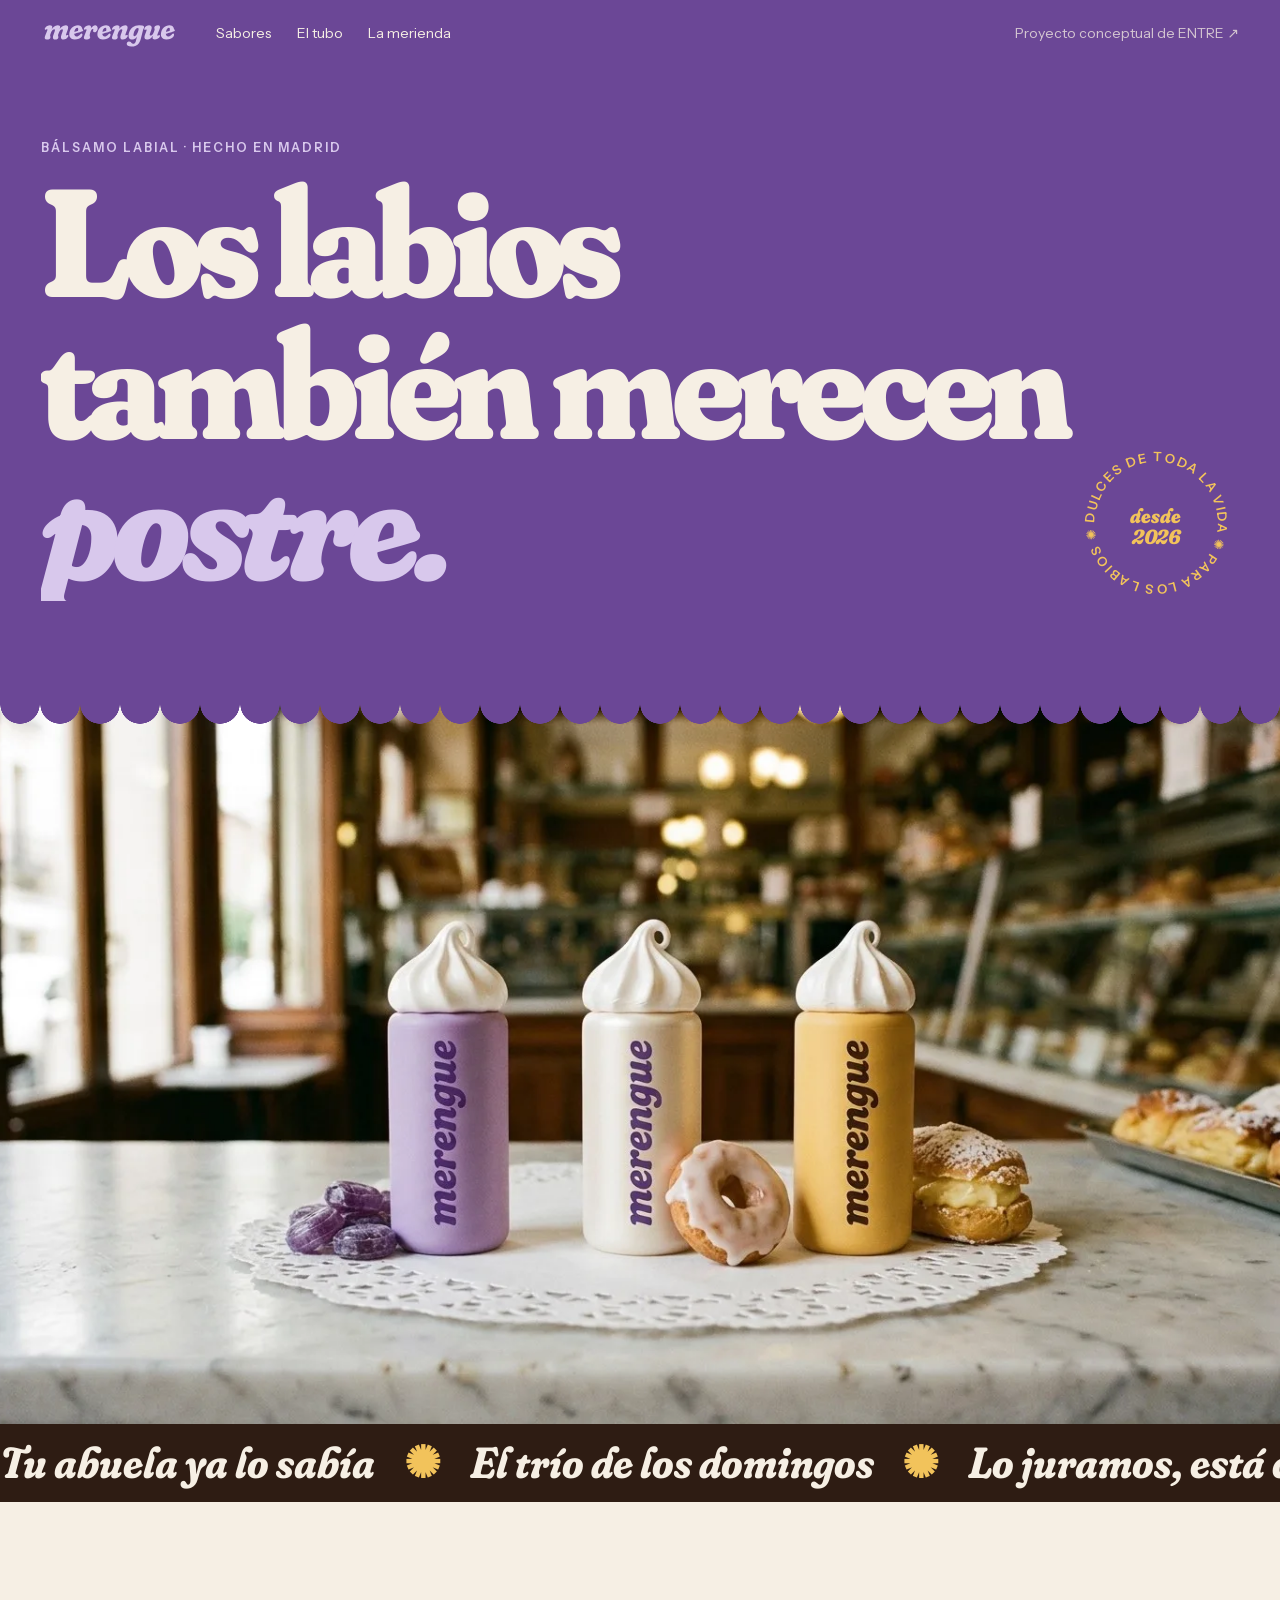
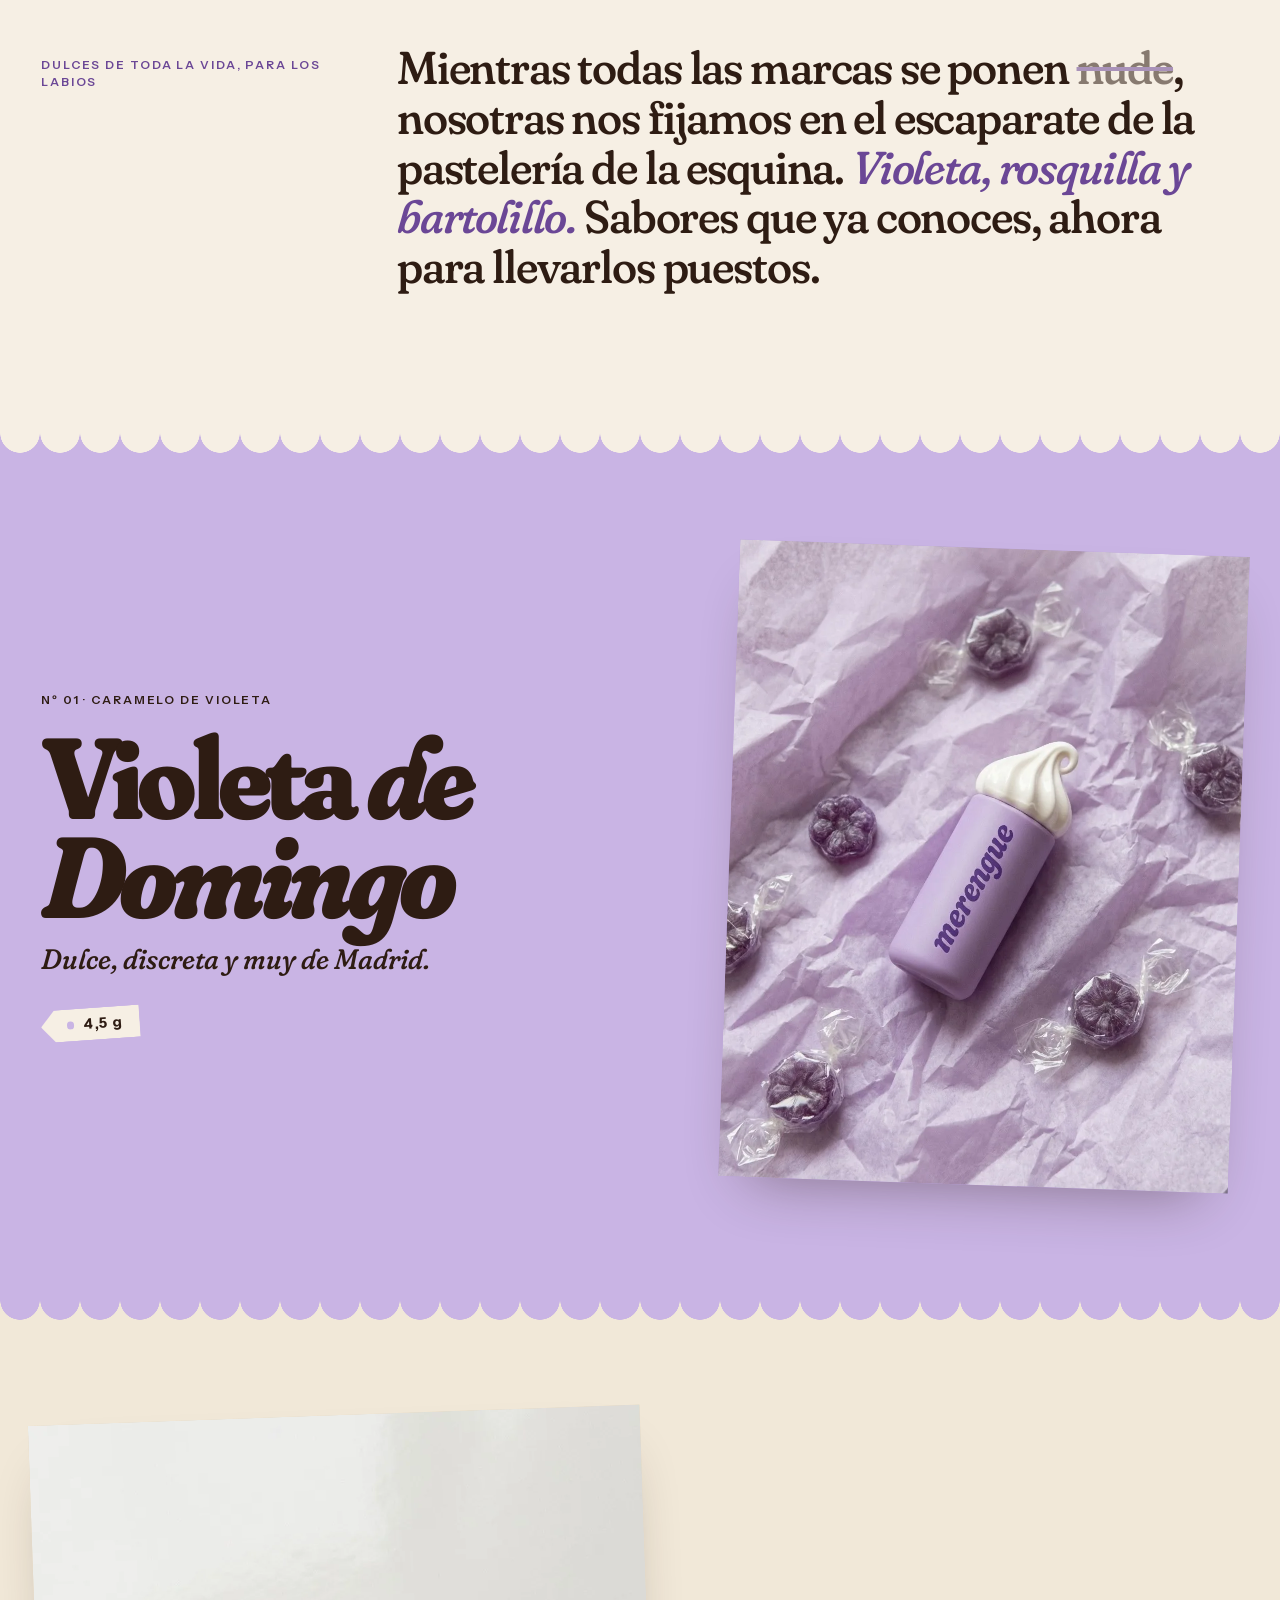
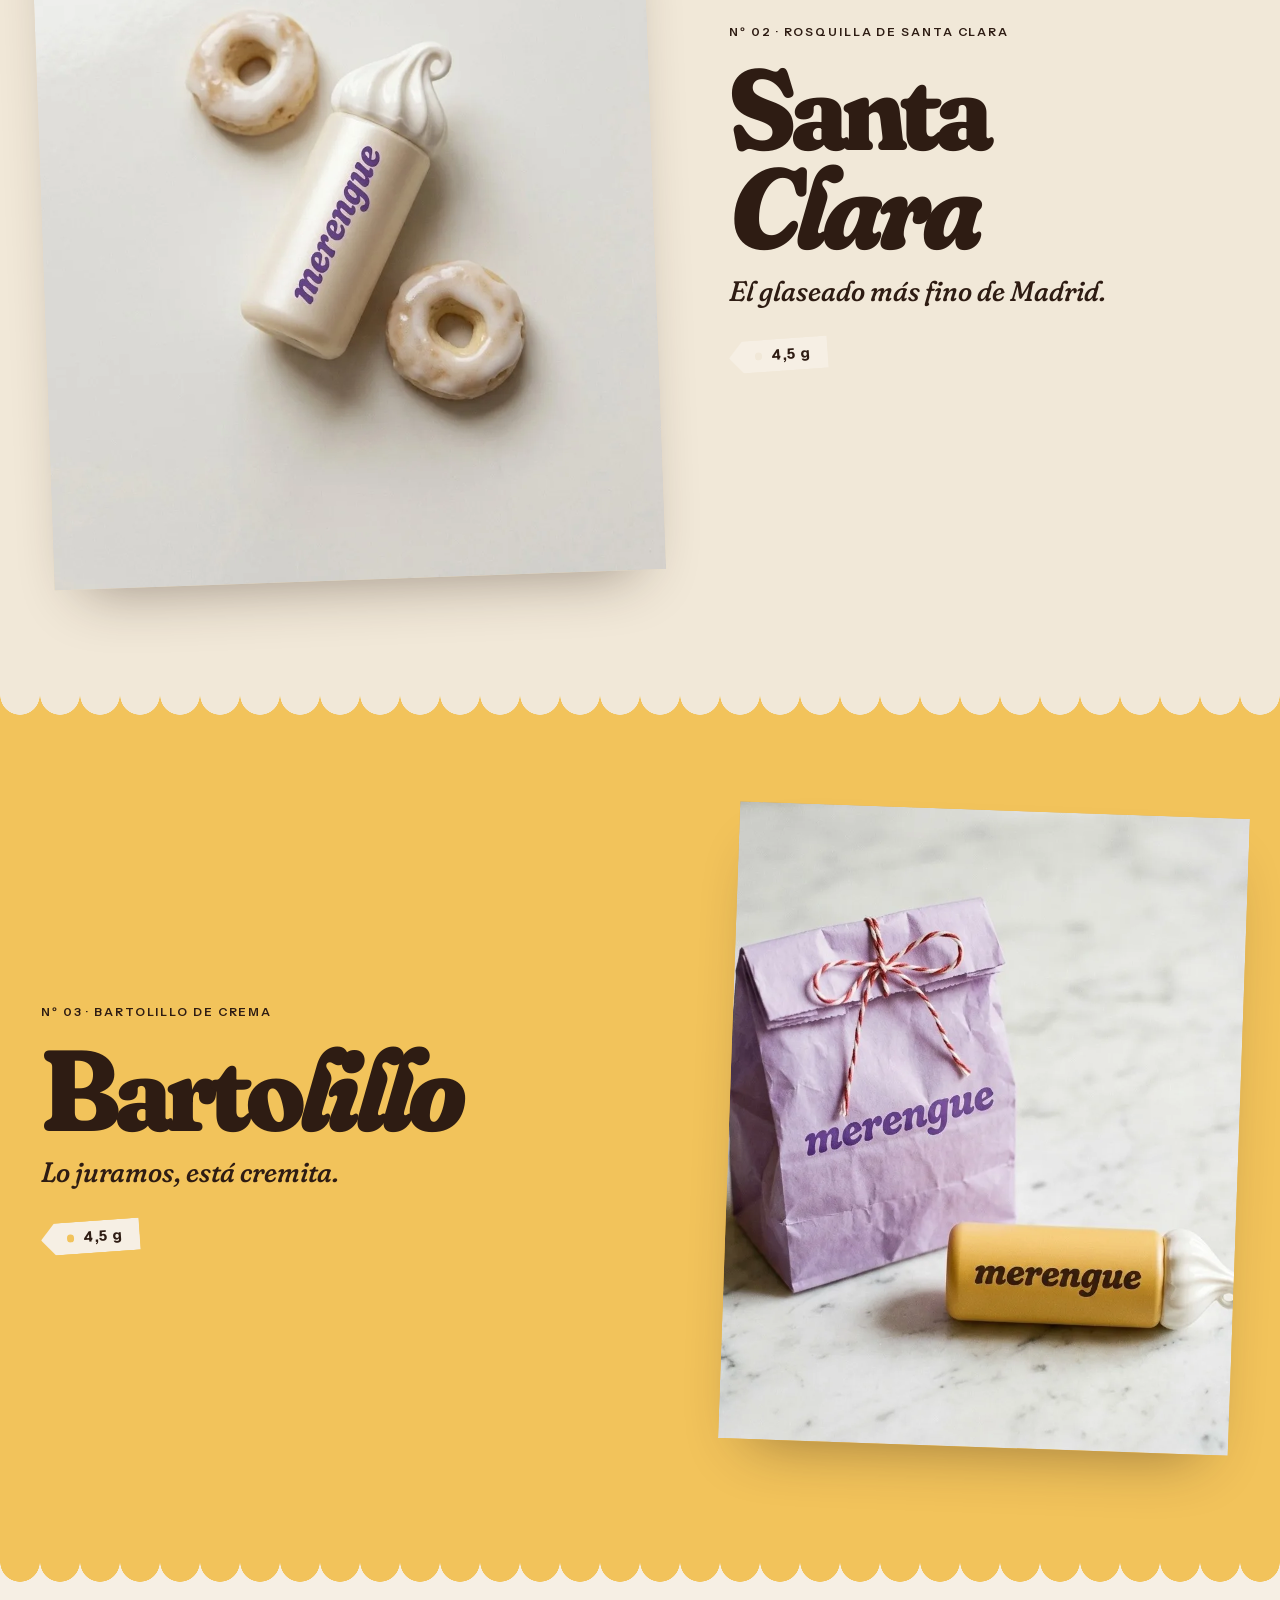
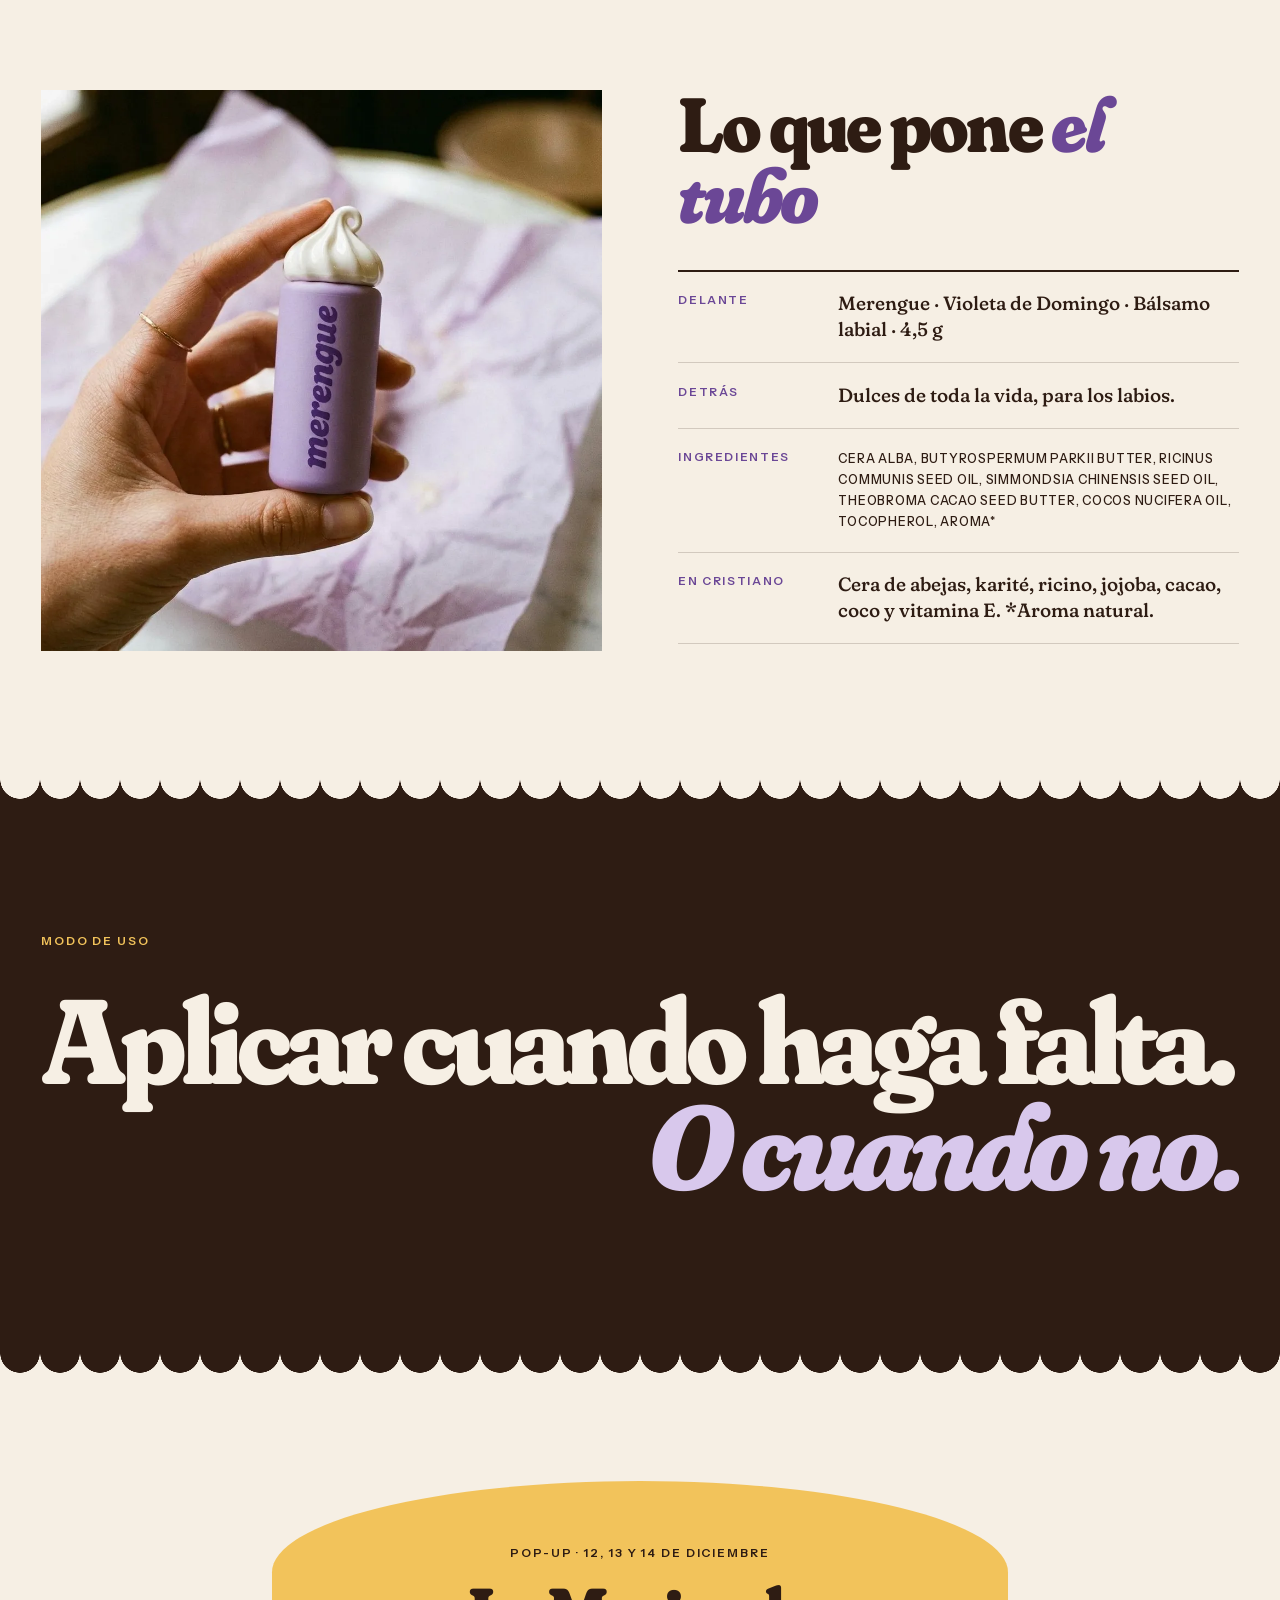
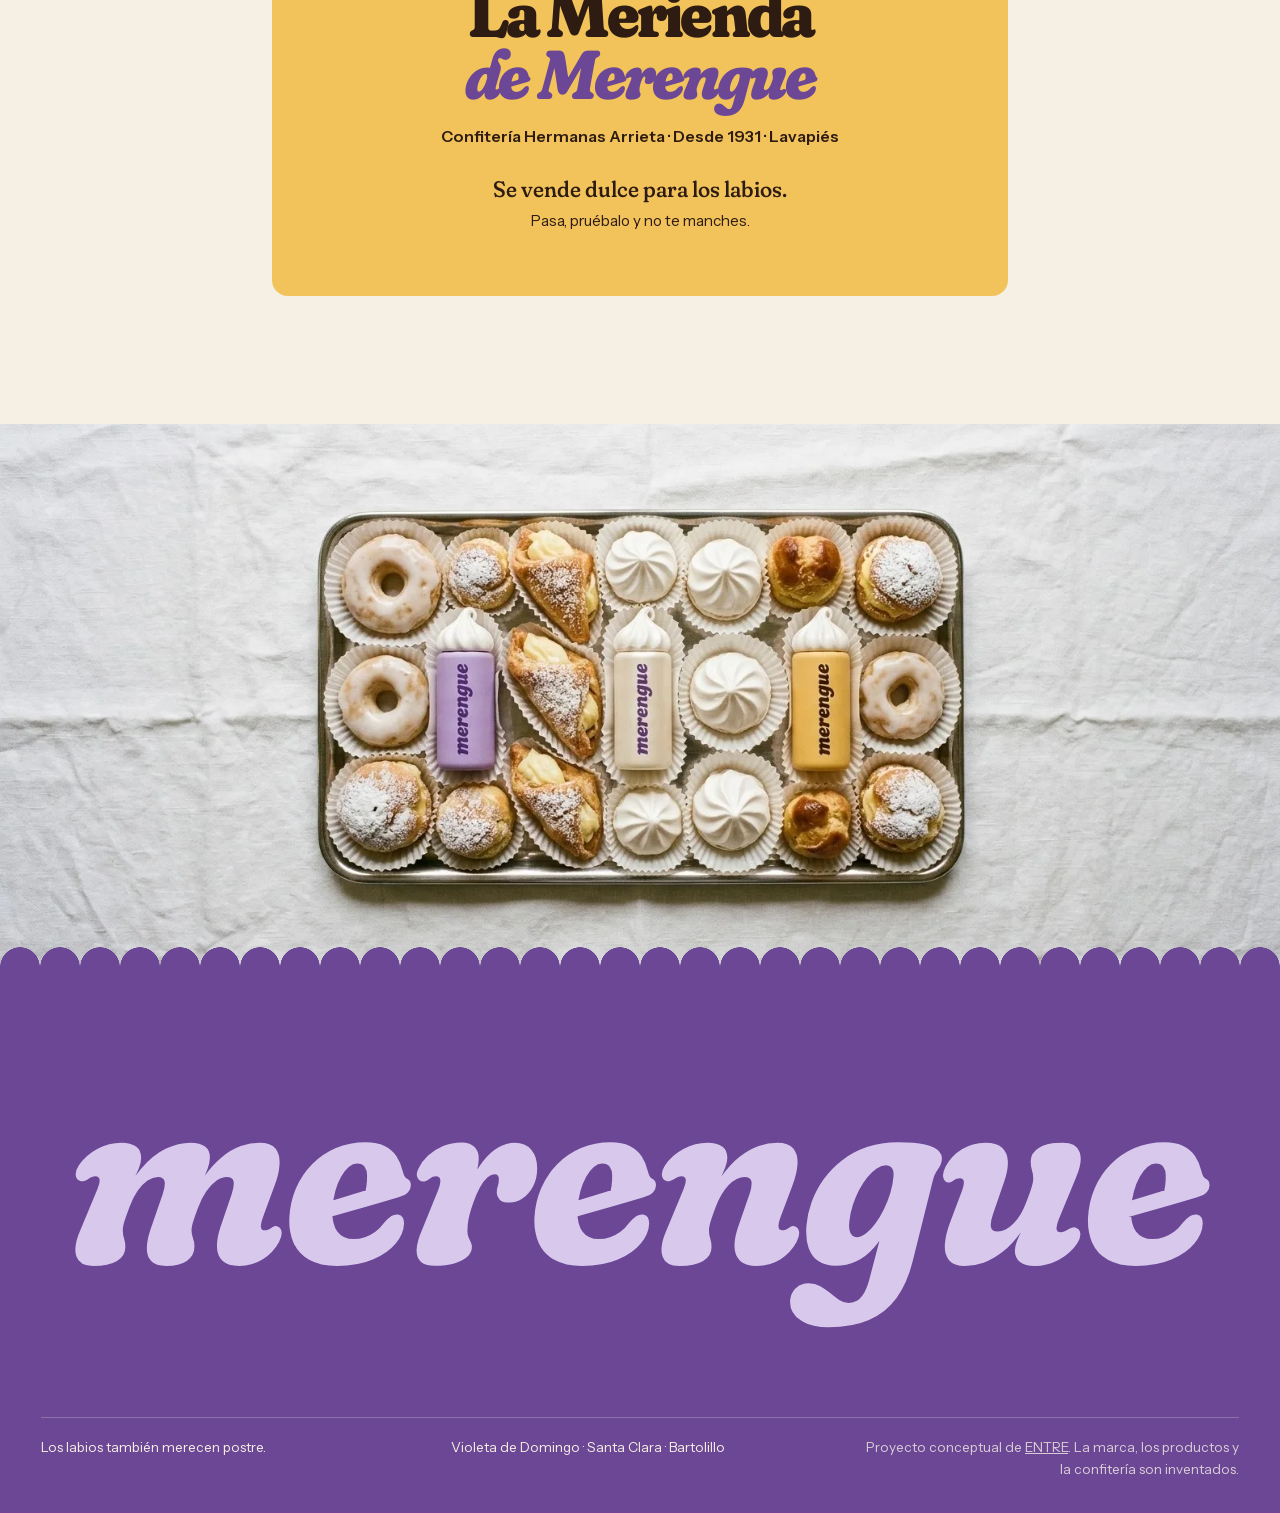
==== merengue/index.html @ 4e192053 "ENTRE: web de Merengue con fotos, logos de los conceptuales y sin pastilla conceptual Co-Authored-By" ====
<!doctype html>
<html lang="es">
<head>
  <meta charset="utf-8">                                                     <!-- acentos y eñes bien -->
  <meta name="viewport" content="width=device-width, initial-scale=1">       <!-- se adapta al móvil -->
  <meta name="robots" content="noindex">                                     <!-- marca inventada: que Google no la muestre como real -->
  <title>Merengue · Dulces de toda la vida, para los labios</title>           <!-- título de la pestaña -->
  <meta name="description" content="Proyecto conceptual de ENTRE: web de Merengue, bálsamos labiales con sabores de pastelería madrileña."> <!-- descripción -->
  <link rel="preload" href="fuentes/fraunces.woff2" as="font" type="font/woff2" crossorigin> <!-- la letra de los titulares, cuanto antes -->
  <link rel="stylesheet" href="estilos.css">                                 <!-- todo el diseño -->
</head>
<body>

  <!-- ================= CABECERA ================= -->
  <header class="cabecera">
    <a class="cabecera__logo" href="#inicio"><span class="logo" role="img" aria-label="Merengue"></span></a> <!-- logo -->
    <nav class="cabecera__menu" aria-label="Principal">                      <!-- menú -->
      <a href="#carta">Sabores</a>
      <a href="#tubo">El tubo</a>
      <a href="#merienda">La merienda</a>
    </nav>
    <a class="cabecera__nota" href="../proyecto.html?p=merengue">Proyecto conceptual de ENTRE <span aria-hidden="true">↗</span></a> <!-- aviso discreto -->
  </header>

  <main id="inicio">
    <!-- ================= PORTADA (violeta) ================= -->
    <section class="portada">
      <p class="portada__ante">Bálsamo labial · Hecho en Madrid</p>
      <h1 class="portada__titulo">                                             <!-- el claim, en la voz del logo -->
        <span class="linea"><span>Los labios</span></span>
        <span class="linea"><span>también merecen</span></span>
        <span class="linea"><span><em id="postre">postre.</em></span></span>  <!-- "postre" cambia de color con cada sabor -->
      </h1>
      <div class="sello" aria-hidden="true">                                   <!-- sello de pastelería que gira -->
        <svg viewBox="0 0 200 200"><defs><path id="circulo" d="M100,100 m-74,0 a74,74 0 1,1 148,0 a74,74 0 1,1 -148,0"/></defs>
          <text><textPath href="#circulo">dulces de toda la vida ✺ para los labios ✺ </textPath></text></svg>
        <span class="sello__centro">desde<br>2026</span>
      </div>
    </section>

    <div class="feston" style="--arriba: var(--violeta)"></div>               <!-- borde de blonda: violeta que muerde la foto -->
    <figure class="foto foto--sangre" style="--r: 16 / 9; --tono: #D9CCE6" data-foto="merengue-portada"> <!-- foto principal -->
      <img src="../img/proyectos/merengue-portada.webp" alt="Los tres bálsamos Merengue sobre una blonda, en el mostrador de una pastelería">
    </figure>

    <!-- ================= CINTA (frases de Instagram) ================= -->
    <div class="cinta" aria-hidden="true">
      <div class="cinta__pista">                                               <!-- dos veces para que el bucle no se corte -->
        <span>Tu abuela ya lo sabía <i>✺</i> El trío de los domingos <i>✺</i> Lo juramos, está cremita <i>✺</i> No te manches <i>✺</i> </span>
        <span>Tu abuela ya lo sabía <i>✺</i> El trío de los domingos <i>✺</i> Lo juramos, está cremita <i>✺</i> No te manches <i>✺</i> </span>
      </div>
    </div>

    <!-- ================= MANIFIESTO ================= -->
    <section class="manifiesto" data-aparece>
      <p class="etiqueta">Dulces de toda la vida, para los labios</p>
      <p class="manifiesto__texto">Mientras todas las marcas se ponen <s>nude</s>, nosotras nos fijamos en el escaparate de la pastelería de la esquina. <em>Violeta, rosquilla y bartolillo.</em> Sabores que ya conoces, ahora para llevarlos puestos.</p>
    </section>

    <!-- ================= LA CARTA: una franja de color por sabor ================= -->
    <section class="carta" id="carta">
      <article class="sabor" style="--fondo: #C9B4E4; --anterior: var(--papel)">
        <div class="sabor__texto" data-aparece>
          <p class="etiqueta">Nº 01 · Caramelo de violeta</p>
          <h2 class="sabor__nombre">Violeta <em>de Domingo</em></h2>
          <p class="sabor__frase">Dulce, discreta y muy de Madrid.</p>
          <span class="precio">4,5 g</span>                                     <!-- etiqueta de pastelería -->
        </div>
        <figure class="foto sabor__foto" style="--r: 4 / 5; --tono: #B9A2D8" data-foto="merengue-violeta"><img src="../img/proyectos/merengue-violeta.webp" alt="Bálsamo Violeta de Domingo junto a caramelos de violeta"></figure>
      </article>
      <article class="sabor sabor--al-reves" style="--fondo: #F1E8D8; --anterior: #C9B4E4">
        <div class="sabor__texto" data-aparece>
          <p class="etiqueta">Nº 02 · Rosquilla de Santa Clara</p>
          <h2 class="sabor__nombre">Santa <em>Clara</em></h2>
          <p class="sabor__frase">El glaseado más fino de Madrid.</p>
          <span class="precio">4,5 g</span>
        </div>
        <figure class="foto sabor__foto" style="--r: 4 / 5; --tono: #E6D9C2" data-foto="merengue-clara"><img src="../img/proyectos/merengue-clara.webp" alt="Bálsamo Santa Clara junto a rosquillas glaseadas"></figure>
      </article>
      <article class="sabor" style="--fondo: #F2C35B; --anterior: #F1E8D8">
        <div class="sabor__texto" data-aparece>
          <p class="etiqueta">Nº 03 · Bartolillo de crema</p>
          <h2 class="sabor__nombre">Barto<em>lillo</em></h2>
          <p class="sabor__frase">Lo juramos, está cremita.</p>
          <span class="precio">4,5 g</span>
        </div>
        <figure class="foto sabor__foto" style="--r: 4 / 5; --tono: #E7B246" data-foto="merengue-bolsa"><img src="../img/proyectos/merengue-bolsa.webp" alt="Bálsamo Bartolillo amarillo junto a una bolsa de papel lila atada con cordel"></figure>
      </article>
    </section>

    <!-- ================= EL TUBO ================= -->
    <section class="tubo" id="tubo">
      <div class="feston" style="--arriba: #F2C35B"></div>
      <figure class="foto tubo__foto" style="--r: 1 / 1; --tono: #E6DCCB" data-foto="merengue-mano">
        <img src="../img/proyectos/merengue-mano.webp" alt="Mano sosteniendo el bálsamo Violeta de Domingo, con su tapa de merengue">
      </figure>
      <div class="tubo__etiqueta" data-aparece>                                <!-- la etiqueta del tubo -->
        <h2 class="titulo">Lo que pone <em>el tubo</em></h2>
        <dl class="ficha">
          <div><dt>Delante</dt><dd>Merengue · Violeta de Domingo · Bálsamo labial · 4,5 g</dd></div>
          <div><dt>Detrás</dt><dd>Dulces de toda la vida, para los labios.</dd></div>
          <div><dt>Ingredientes</dt><dd class="ficha__inci">Cera Alba, Butyrospermum Parkii Butter, Ricinus Communis Seed Oil, Simmondsia Chinensis Seed Oil, Theobroma Cacao Seed Butter, Cocos Nucifera Oil, Tocopherol, Aroma*</dd></div>
          <div><dt>En cristiano</dt><dd>Cera de abejas, karité, ricino, jojoba, cacao, coco y vitamina E. *Aroma natural.</dd></div>
        </dl>
      </div>
    </section>

    <!-- ================= MODO DE USO ================= -->
    <section class="uso" aria-label="Modo de uso">
      <div class="feston" style="--arriba: var(--papel)"></div>
      <p class="etiqueta">Modo de uso</p>
      <p class="uso__frase" data-aparece>Aplicar cuando haga falta.</p>
      <p class="uso__frase uso__frase--b" data-aparece><em>O cuando no.</em></p>
    </section>

    <!-- ================= LA MERIENDA (pop-up) ================= -->
    <section class="merienda" id="merienda">
      <div class="feston" style="--arriba: var(--tinta)"></div>
      <div class="merienda__cartel" data-aparece>                             <!-- como el cartel del escaparate -->
        <p class="etiqueta">Pop-up · 12, 13 y 14 de diciembre</p>
        <h2 class="merienda__titulo">La Merienda <em>de Merengue</em></h2>
        <p class="merienda__lugar">Confitería Hermanas Arrieta · Desde 1931 · Lavapiés</p>
        <p class="merienda__lema">Se vende dulce para los labios. <span>Pasa, pruébalo y no te manches.</span></p>
      </div>
    </section>

    <figure class="foto foto--sangre" style="--r: 1584 / 672; --tono: #E8E4DC" data-foto="merengue-bandeja"> <!-- la bandeja de los domingos, a todo el ancho -->
      <img src="../img/proyectos/merengue-bandeja.webp" alt="Bandeja de pasteles de domingo con los tres bálsamos Merengue entre rosquillas, bartolillos y merengues">
    </figure>
  </main>

  <!-- ================= PIE ================= -->
  <footer class="pie">
    <div class="feston feston--abajo" style="--arriba: var(--violeta)"></div>
    <span class="logo pie__logo" role="img" aria-label="Merengue"></span>      <!-- el logo a todo el ancho -->
    <div class="pie__fila">
      <p>Los labios también merecen postre.</p>
      <p>Violeta de Domingo · Santa Clara · Bartolillo</p>
      <p>Proyecto conceptual de <a href="../">ENTRE</a>. La marca, los productos y la confitería son inventados.</p>
    </div>
  </footer>

  <script src="app.js"></script>                                             <!-- huecos de foto y movimiento -->
</body>
</html>
---- merengue/estilos.css ----
/* =========================================================
   MERENGUE · web conceptual de ENTRE
   Pastelería con descaro: titulares gordos y blanditos (la voz
   del logo), franjas de color por sabor, bordes de blonda y
   frases castizas en grande.
   ========================================================= */

/* ---------- 1. Tipografías (en la propia web, sin Google) ---------- */
@font-face { font-family: "Fraunces"; src: url("fuentes/fraunces.woff2") format("woff2"); font-weight: 100 900; font-display: swap; }                       /* titulares */
@font-face { font-family: "Fraunces"; src: url("fuentes/fraunces-italica.woff2") format("woff2"); font-weight: 100 900; font-style: italic; font-display: swap; } /* su cursiva */
@font-face { font-family: "Instrument Sans"; src: url("../fuentes/instrument-sans-latin.woff2") format("woff2"); font-weight: 400 700; font-display: swap; } /* textos: la de ENTRE */

/* ---------- 2. Colores y medidas ---------- */
:root {
  --papel: #F6EFE4;                 /* fondo: papel de envolver */
  --tinta: #2E1C13;                 /* chocolate muy oscuro */
  --violeta: #6B4796;               /* el color de la marca */
  --malva: #D8C8EC;                 /* violeta suave */
  --crema: #F2C35B;                 /* crema pastelera */
  --linea: rgba(46, 28, 19, .18);   /* filetes finos */
  --margen: clamp(1rem, 3.2vw, 3rem); /* aire a los lados */
  --serif: "Fraunces", Georgia, serif;
  --sans: "Instrument Sans", system-ui, sans-serif;
  --gorda: "opsz" 144, "SOFT" 100, "WONK" 1; /* la voz del logo: gorda y blandita */
}

/* ---------- 3. Base ---------- */
*, *::before, *::after { box-sizing: border-box; }
html { scroll-behavior: smooth; }
body { margin: 0; background: var(--papel); color: var(--tinta); font: 400 1rem/1.6 var(--sans); overflow-x: hidden; -webkit-font-smoothing: antialiased; }
a { color: inherit; }
:focus-visible { outline: 2px solid currentColor; outline-offset: 4px; }

.etiqueta { margin: 0; font: 600 .74rem/1.4 var(--sans); letter-spacing: .16em; text-transform: uppercase; } /* rótulo pequeño */
.titulo { margin: 0; font: 800 clamp(2.6rem, 6vw, 5.6rem)/.92 var(--serif); font-variation-settings: var(--gorda); letter-spacing: -.035em; }
.titulo em, .sabor__nombre em, .merienda__titulo em { font-style: italic; }

/* Logo: el SVG de la marca como máscara, así toma el color del texto */
.logo { display: block; aspect-ratio: 928.9 / 250; background: currentColor; -webkit-mask: url("../img/logos/merengue-logo.svg") center / contain no-repeat; mask: url("../img/logos/merengue-logo.svg") center / contain no-repeat; }

/* ---------- 4. Festón: el borde de blonda que une secciones ---------- */
/* Semicírculos del color de arriba que "muerden" lo de abajo */
.feston { --t: clamp(12px, 1.6vw, 20px); position: relative; z-index: 2; height: var(--t); margin-bottom: calc(var(--t) * -1); background: radial-gradient(circle at var(--t) 0, var(--arriba) calc(var(--t) - .5px), transparent var(--t)) 0 0 / calc(var(--t) * 2) var(--t) repeat-x; pointer-events: none; }
section > .feston { position: absolute; top: 0; left: 0; right: 0; margin: 0; }
.feston--abajo { position: absolute; top: calc(var(--t) * -1); left: 0; right: 0; margin: 0; background: radial-gradient(circle at var(--t) var(--t), var(--arriba) calc(var(--t) - .5px), transparent var(--t)) 0 0 / calc(var(--t) * 2) var(--t) repeat-x; } /* hacia arriba */

/* ---------- 5. Huecos de foto ---------- */
.foto { position: relative; margin: 0; aspect-ratio: var(--r, 4 / 5); overflow: hidden; background: var(--tono, #E5DDD0); }
.foto img { width: 100%; height: 100%; object-fit: cover; display: block; }
.foto.sin-foto img { display: none; }                                        /* la foto aún no existe */
.foto.sin-foto::after { content: "Foto · " attr(data-foto); position: absolute; left: 1rem; bottom: .9rem; font: 600 .68rem/1 var(--sans); letter-spacing: .14em; text-transform: uppercase; opacity: .45; } /* qué foto falta */
.foto--sangre { width: 100%; max-height: 92vh; }

/* ---------- 6. Cabecera ---------- */
.cabecera { position: sticky; top: 0; z-index: 10; display: flex; align-items: center; gap: 2.4rem; padding: .9rem var(--margen); background: var(--violeta); color: var(--papel); font-size: .88rem; }
.cabecera__logo { color: var(--malva); }
.cabecera__logo .logo { height: 2.3rem; }
.cabecera__menu { display: flex; gap: 1.6rem; }
.cabecera__menu a, .cabecera__nota { text-decoration: none; }
.cabecera__menu a:hover, .cabecera__nota:hover { color: var(--crema); }
.cabecera__nota { margin-left: auto; opacity: .75; }

/* ---------- 7. Portada ---------- */
.portada { position: relative; padding: clamp(2.5rem, 6vw, 5rem) var(--margen) clamp(4rem, 8vw, 7rem); background: var(--violeta); color: var(--papel); }
.portada__ante { margin: 0 0 1.4rem; font: 600 .78rem/1 var(--sans); letter-spacing: .16em; text-transform: uppercase; color: var(--malva); }
.portada__titulo { margin: 0; font: 800 clamp(3.6rem, 12vw, 13rem)/.84 var(--serif); font-variation-settings: var(--gorda); letter-spacing: -.05em; } /* enorme y blandito */
.portada__titulo em { font-style: italic; color: var(--crema); transition: color .6s; }
.linea { display: block; overflow: hidden; padding: 0 .04em .08em 0; }
.linea > span { display: inline-block; animation: subir 1.1s cubic-bezier(.2, .7, .1, 1) both; }
.linea:nth-child(2) > span { animation-delay: .1s; }
.linea:nth-child(3) > span { animation-delay: .2s; }
@keyframes subir { from { transform: translateY(105%); } }

.sello { position: absolute; right: var(--margen); bottom: clamp(3rem, 7vw, 6rem); width: clamp(7.5rem, 13vw, 11rem); aspect-ratio: 1; color: var(--crema); } /* sello que gira */
.sello svg { width: 100%; animation: girar 18s linear infinite; }
.sello text { fill: currentColor; font: 600 15.5px var(--sans); letter-spacing: .14em; text-transform: uppercase; }
.sello__centro { position: absolute; inset: 0; display: grid; place-items: center; text-align: center; font: italic 800 clamp(1rem, 1.6vw, 1.35rem)/1 var(--serif); font-variation-settings: var(--gorda); }
@keyframes girar { to { transform: rotate(1turn); } }

/* ---------- 8. Cinta ---------- */
.cinta { overflow: hidden; padding: 1.1rem 0; background: var(--tinta); color: var(--papel); }
.cinta__pista { display: flex; width: max-content; animation: avanzar 38s linear infinite; }
.cinta span { font: italic 700 clamp(1.6rem, 3.4vw, 2.8rem)/1 var(--serif); font-variation-settings: var(--gorda); white-space: nowrap; }
.cinta i { font-style: normal; color: var(--crema); margin: 0 .5em; }
@keyframes avanzar { to { transform: translateX(-50%); } }

/* ---------- 9. Manifiesto ---------- */
.manifiesto { display: grid; grid-template-columns: 1fr 2.6fr; gap: 2rem; padding: clamp(5rem, 11vw, 9rem) var(--margen); }
.manifiesto .etiqueta { padding-top: .9rem; color: var(--violeta); }
.manifiesto__texto { margin: 0; max-width: 20em; font: 500 clamp(1.8rem, 3.6vw, 3.4rem)/1.08 var(--serif); font-variation-settings: "opsz" 72, "SOFT" 100; letter-spacing: -.025em; }
.manifiesto__texto em { font-style: italic; color: var(--violeta); }
.manifiesto__texto s { text-decoration-thickness: .08em; text-decoration-color: var(--violeta); opacity: .55; } /* "nude", tachado */

/* ---------- 10. La carta: franjas de color ---------- */
.sabor { position: relative; display: grid; grid-template-columns: 1.2fr 1fr; align-items: center; gap: clamp(2rem, 6vw, 6rem); padding: clamp(4.5rem, 9vw, 8rem) var(--margen); background: var(--fondo); }
.sabor::before { content: ""; position: absolute; top: 0; left: 0; right: 0; --t: clamp(12px, 1.6vw, 20px); height: var(--t); background: radial-gradient(circle at var(--t) 0, var(--anterior) calc(var(--t) - .5px), transparent var(--t)) 0 0 / calc(var(--t) * 2) var(--t) repeat-x; } /* festón del color de antes */
.sabor--al-reves .sabor__texto { order: 2; }                                 /* la foto cambia de lado */
.sabor__nombre { margin: 1.2rem 0 1rem; font: 800 clamp(3.4rem, 9vw, 9rem)/.86 var(--serif); font-variation-settings: var(--gorda); letter-spacing: -.05em; }
.sabor__frase { margin: 0 0 2rem; font: italic 500 clamp(1.3rem, 2.2vw, 1.9rem)/1.2 var(--serif); font-variation-settings: "opsz" 72, "SOFT" 100; }
.precio {                                                                     /* etiqueta de precio de pastelería, con su agujerito */
  display: inline-flex; align-items: center; gap: .6rem; padding: .55rem 1rem .55rem .8rem; background: var(--papel);
  font: 700 .9rem/1 var(--sans); letter-spacing: .06em; clip-path: polygon(14px 0, 100% 0, 100% 100%, 14px 100%, 0 50%); padding-left: 1.6rem; rotate: -4deg;
}
.precio::before { content: ""; width: .45rem; aspect-ratio: 1; border-radius: 50%; background: var(--fondo); } /* el agujero del cordel */
.sabor__foto { rotate: 2deg; box-shadow: 0 30px 60px -30px rgba(46, 28, 19, .45); transition: rotate .6s cubic-bezier(.3, 1.4, .5, 1); }
.sabor--al-reves .sabor__foto { rotate: -2deg; }
.sabor:hover .sabor__foto { rotate: 0deg; }

/* ---------- 11. El tubo ---------- */
.tubo { position: relative; display: grid; grid-template-columns: 1fr 1fr; gap: clamp(2rem, 6vw, 6rem); align-items: start; padding: clamp(5rem, 10vw, 9rem) var(--margen); }
.tubo__foto { position: sticky; top: 6rem; }
.tubo__etiqueta .titulo { margin-bottom: 2.4rem; }
.tubo__etiqueta .titulo em { color: var(--violeta); }
.ficha { margin: 0; border-top: 2px solid var(--tinta); }
.ficha > div { display: grid; grid-template-columns: 9rem 1fr; gap: 1rem; padding: 1.2rem 0; border-bottom: 1px solid var(--linea); }
.ficha dt { font: 600 .72rem/1.6 var(--sans); letter-spacing: .14em; text-transform: uppercase; color: var(--violeta); }
.ficha dd { margin: 0; font: 500 1.2rem/1.35 var(--serif); font-variation-settings: "opsz" 24, "SOFT" 100; }
.ficha__inci { font: 500 .78rem/1.7 var(--sans) !important; letter-spacing: .06em; text-transform: uppercase; }

/* ---------- 12. Modo de uso ---------- */
.uso { position: relative; padding: clamp(6rem, 12vw, 11rem) var(--margen); background: var(--tinta); color: var(--papel); }
.uso .etiqueta { margin-bottom: 2.4rem; color: var(--crema); }
.uso__frase { margin: 0; font: 800 clamp(3rem, 9.4vw, 10rem)/.88 var(--serif); font-variation-settings: var(--gorda); letter-spacing: -.05em; }
.uso__frase--b { text-align: right; color: var(--malva); }
.uso__frase--b em { font-style: italic; }

/* ---------- 14. La merienda ---------- */
.merienda { position: relative; padding: clamp(5rem, 10vw, 8rem) var(--margen); }
.merienda__cartel { max-width: 46rem; margin: 0 auto; padding: clamp(2.5rem, 5vw, 4.5rem) clamp(1.5rem, 4vw, 3.5rem); /* el cartel del pop-up, centrado */ background: var(--crema); border-radius: 50% 50% 1rem 1rem / 22% 22% 1rem 1rem; text-align: center; } /* cartel con forma de toldo redondo */
.merienda__titulo { margin: 1.2rem 0; font: 800 clamp(2.6rem, 5.4vw, 5.2rem)/.9 var(--serif); font-variation-settings: var(--gorda); letter-spacing: -.04em; }
.merienda__titulo em { display: block; color: var(--violeta); }
.merienda__lugar { margin: 0 0 1.6rem; font-weight: 600; }
.merienda__lema { margin: 0; font: 500 1.4rem/1.2 var(--serif); font-variation-settings: "opsz" 72, "SOFT" 100; }
.merienda__lema span { display: block; margin-top: .5rem; font: 400 .95rem/1.4 var(--sans); }

/* ---------- 15. Pie ---------- */
.pie { position: relative; padding: clamp(3rem, 6vw, 5rem) var(--margen) 2rem; background: var(--violeta); color: var(--papel); }
.pie__logo { width: 100%; height: auto; color: var(--malva); }
.pie__fila { display: grid; grid-template-columns: repeat(3, 1fr); gap: 2rem; margin-top: clamp(2rem, 4vw, 3.5rem); padding-top: 1.2rem; border-top: 1px solid rgba(246, 239, 228, .25); font-size: .85rem; }
.pie__fila p { margin: 0; }
.pie__fila p:last-child { text-align: right; opacity: .8; }

/* ---------- 16. Aparecer al hacer scroll ---------- */
[data-aparece] { opacity: 0; transform: translateY(28px); transition: opacity .9s, transform 1s cubic-bezier(.2, .7, .1, 1); }
[data-aparece].visto { opacity: 1; transform: none; }

/* ---------- 17. Móvil ---------- */
@media (max-width: 800px) {
  .cabecera__menu { display: none; }
  .cabecera__nota { font-size: .72rem; }
  .cabecera__logo .logo { height: 1.9rem; }
  .sello { position: relative; right: auto; bottom: auto; margin: 2rem 0 0 auto; width: 7rem; }
  .manifiesto, .sabor, .tubo { grid-template-columns: 1fr; }
  .sabor--al-reves .sabor__texto { order: 0; }
  .tubo__foto { position: static; }
  .ficha > div { grid-template-columns: 1fr; gap: .3rem; }
  .pie__fila { grid-template-columns: 1fr; gap: 1rem; }
  .pie__fila p:last-child { text-align: left; }
}

/* ---------- 18. Menos movimiento si la persona lo pide ---------- */
@media (prefers-reduced-motion: reduce) {
  *, *::before, *::after { animation: none !important; transition: none !important; }
  [data-aparece] { opacity: 1; transform: none; }
  html { scroll-behavior: auto; }
}
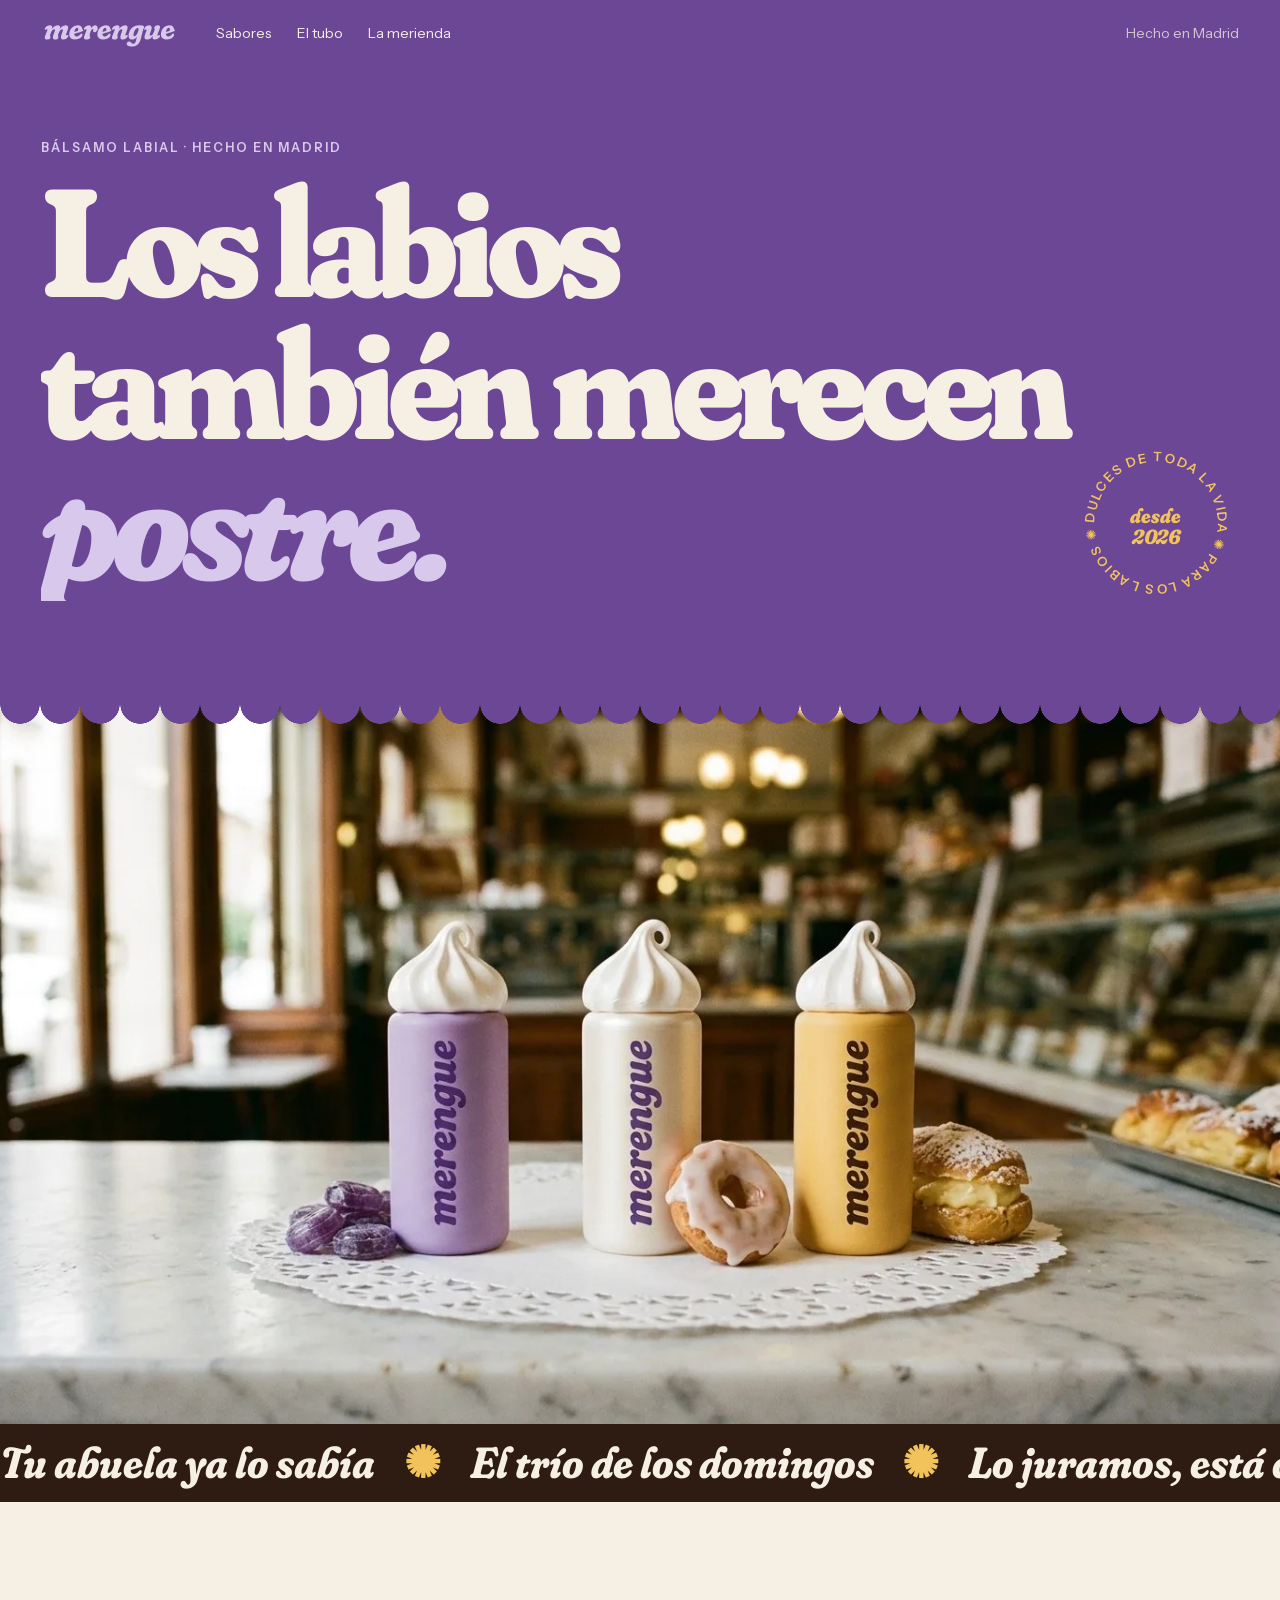
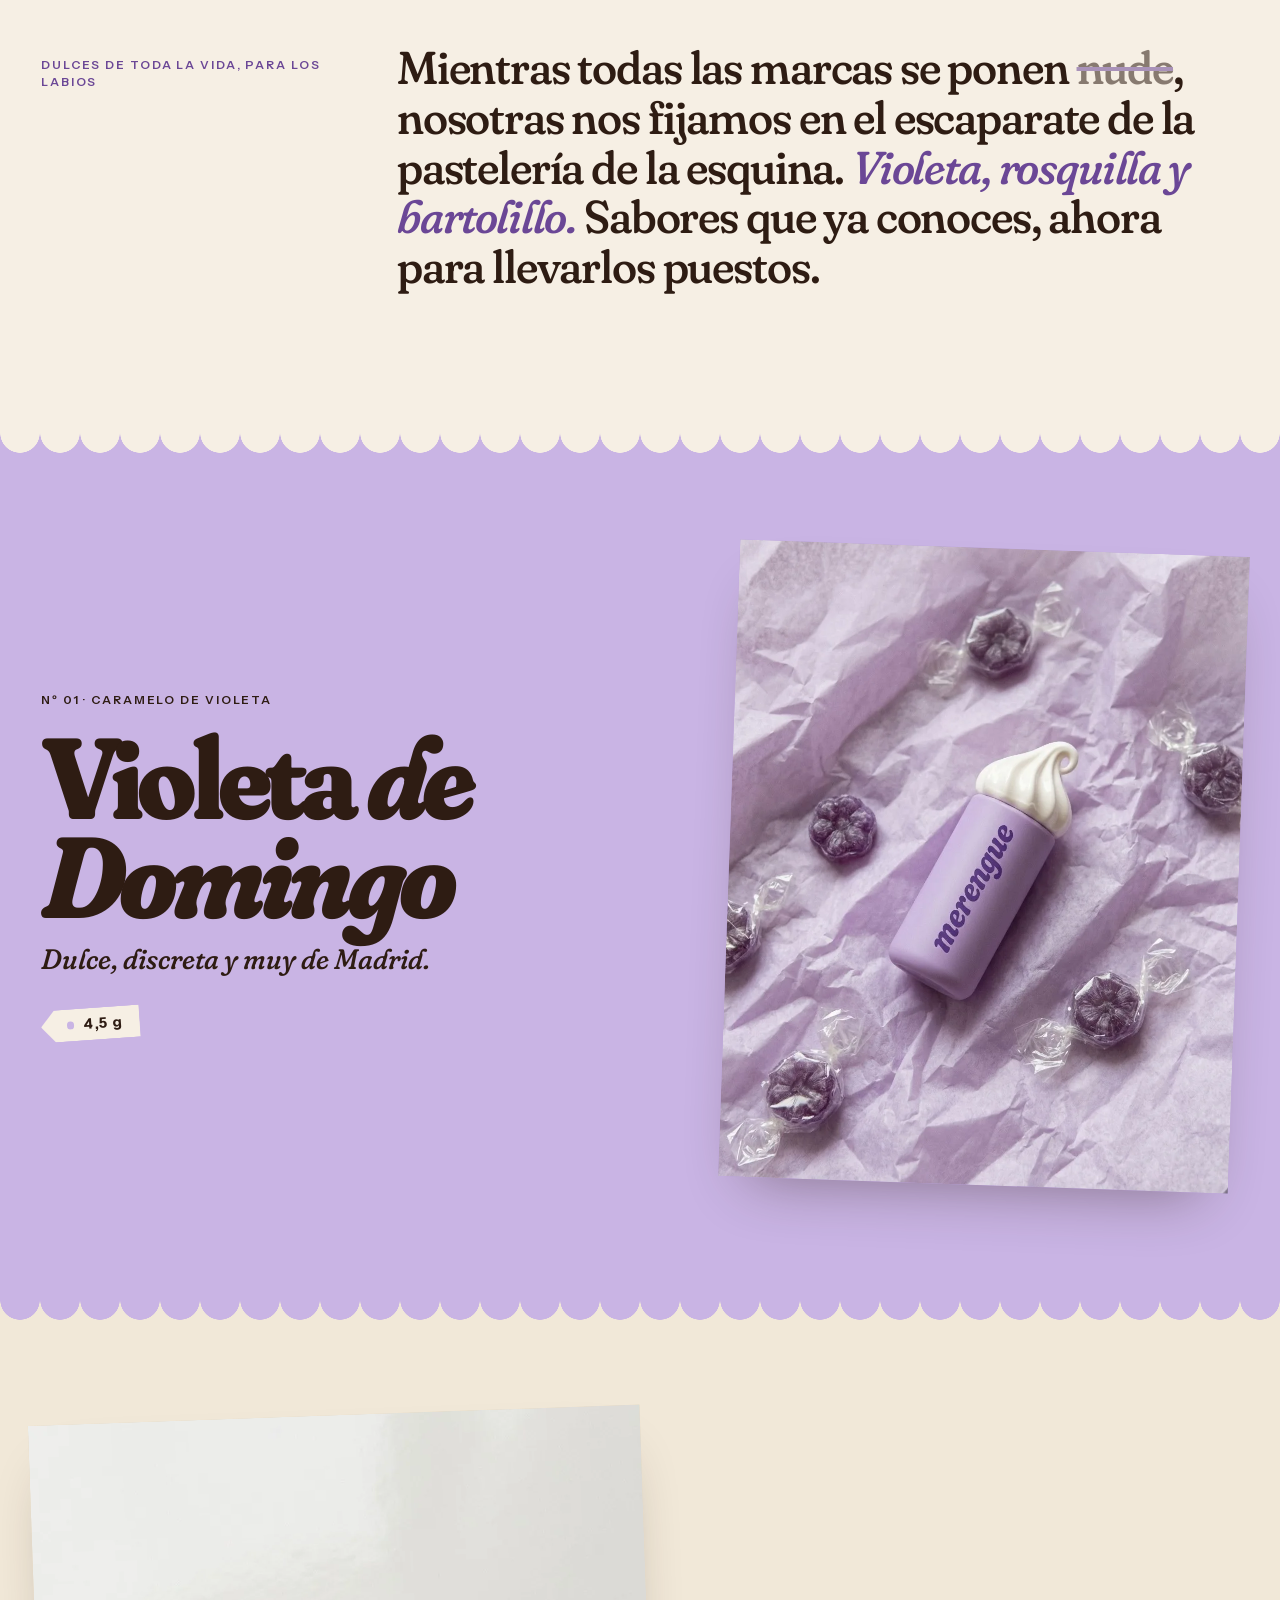
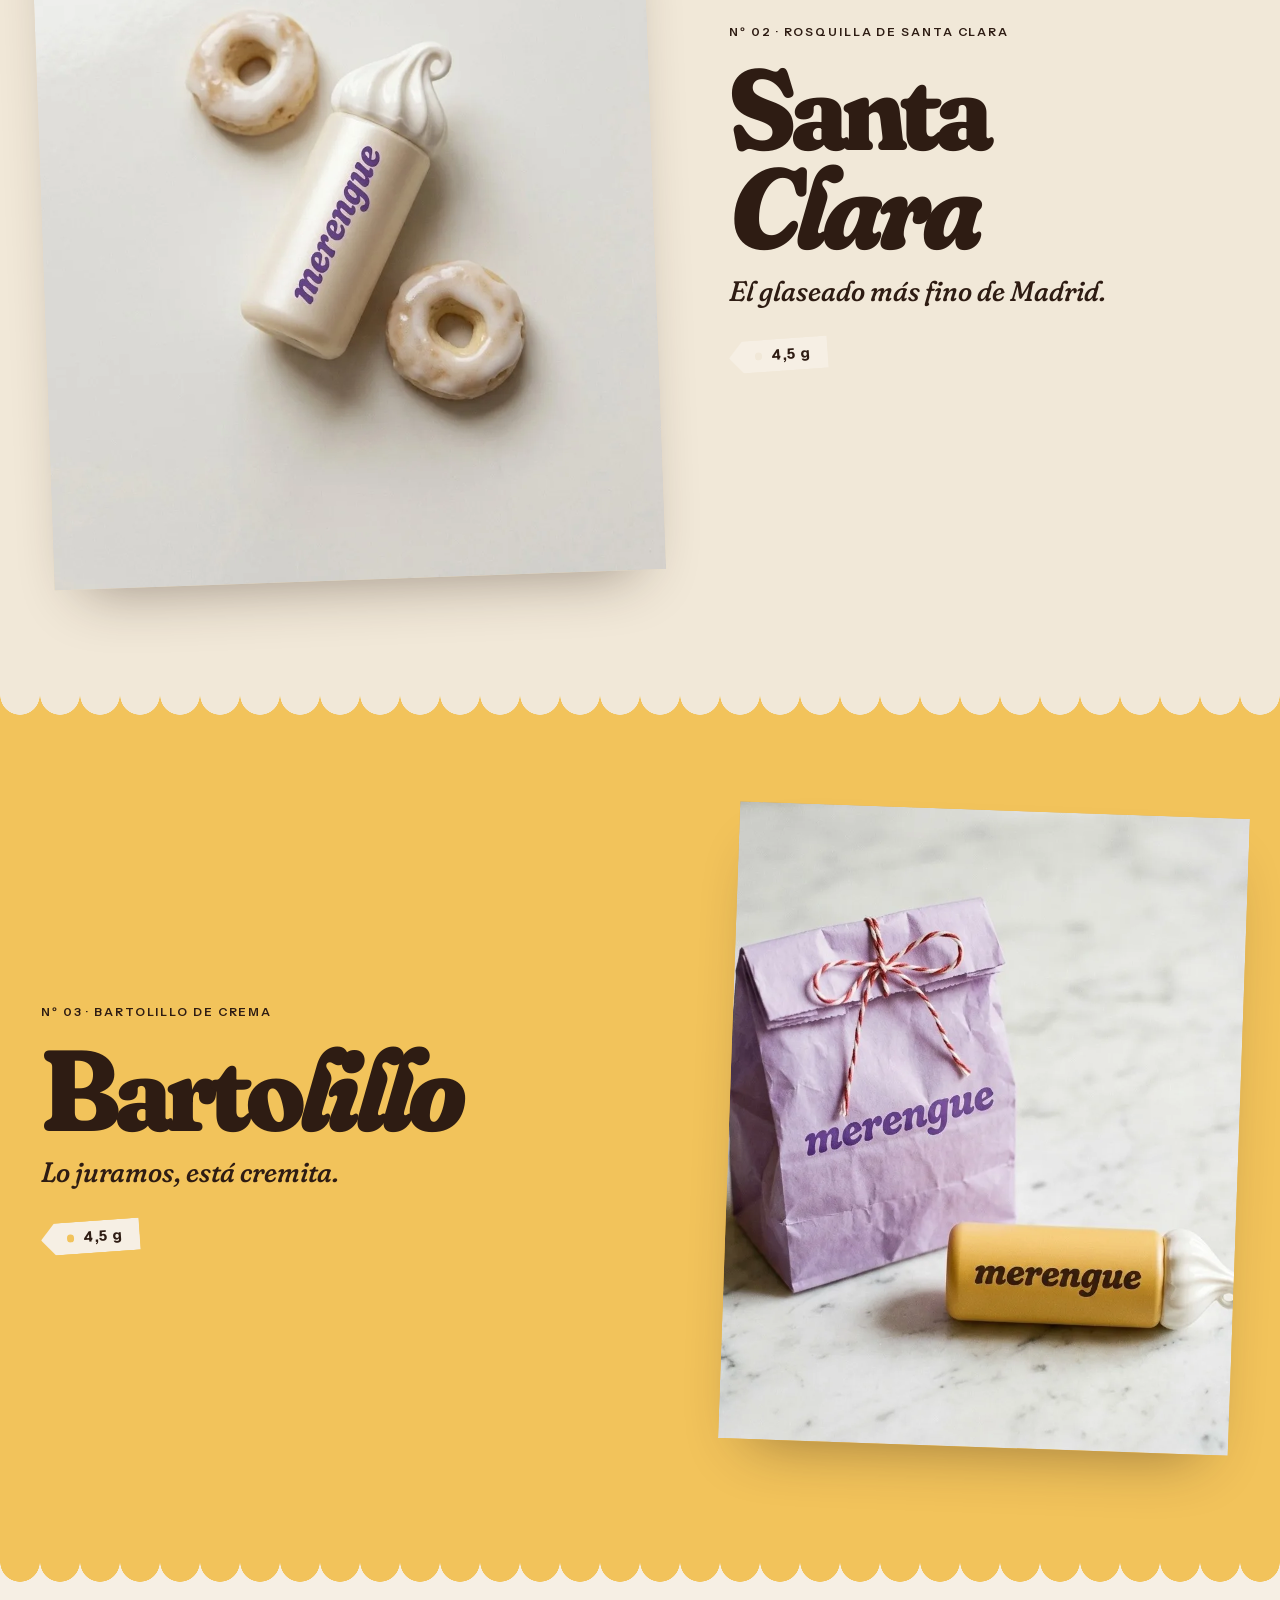
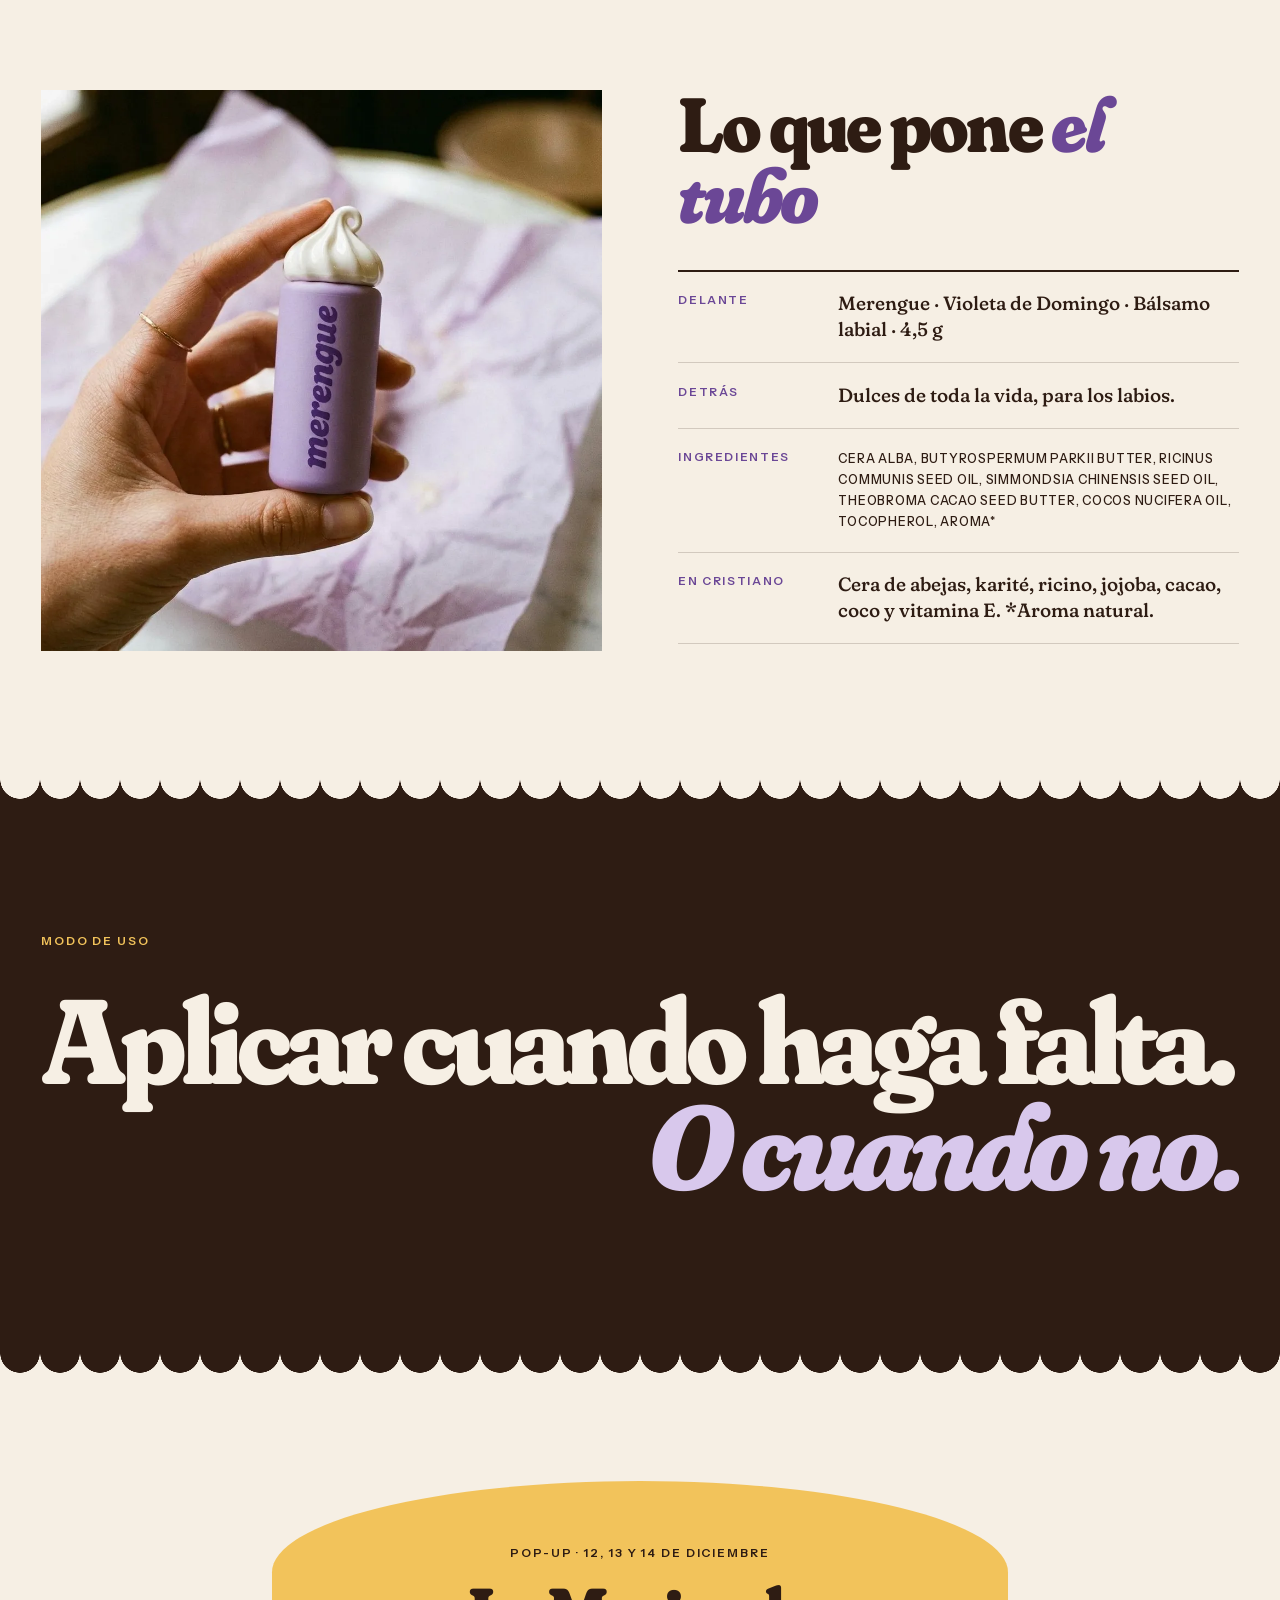
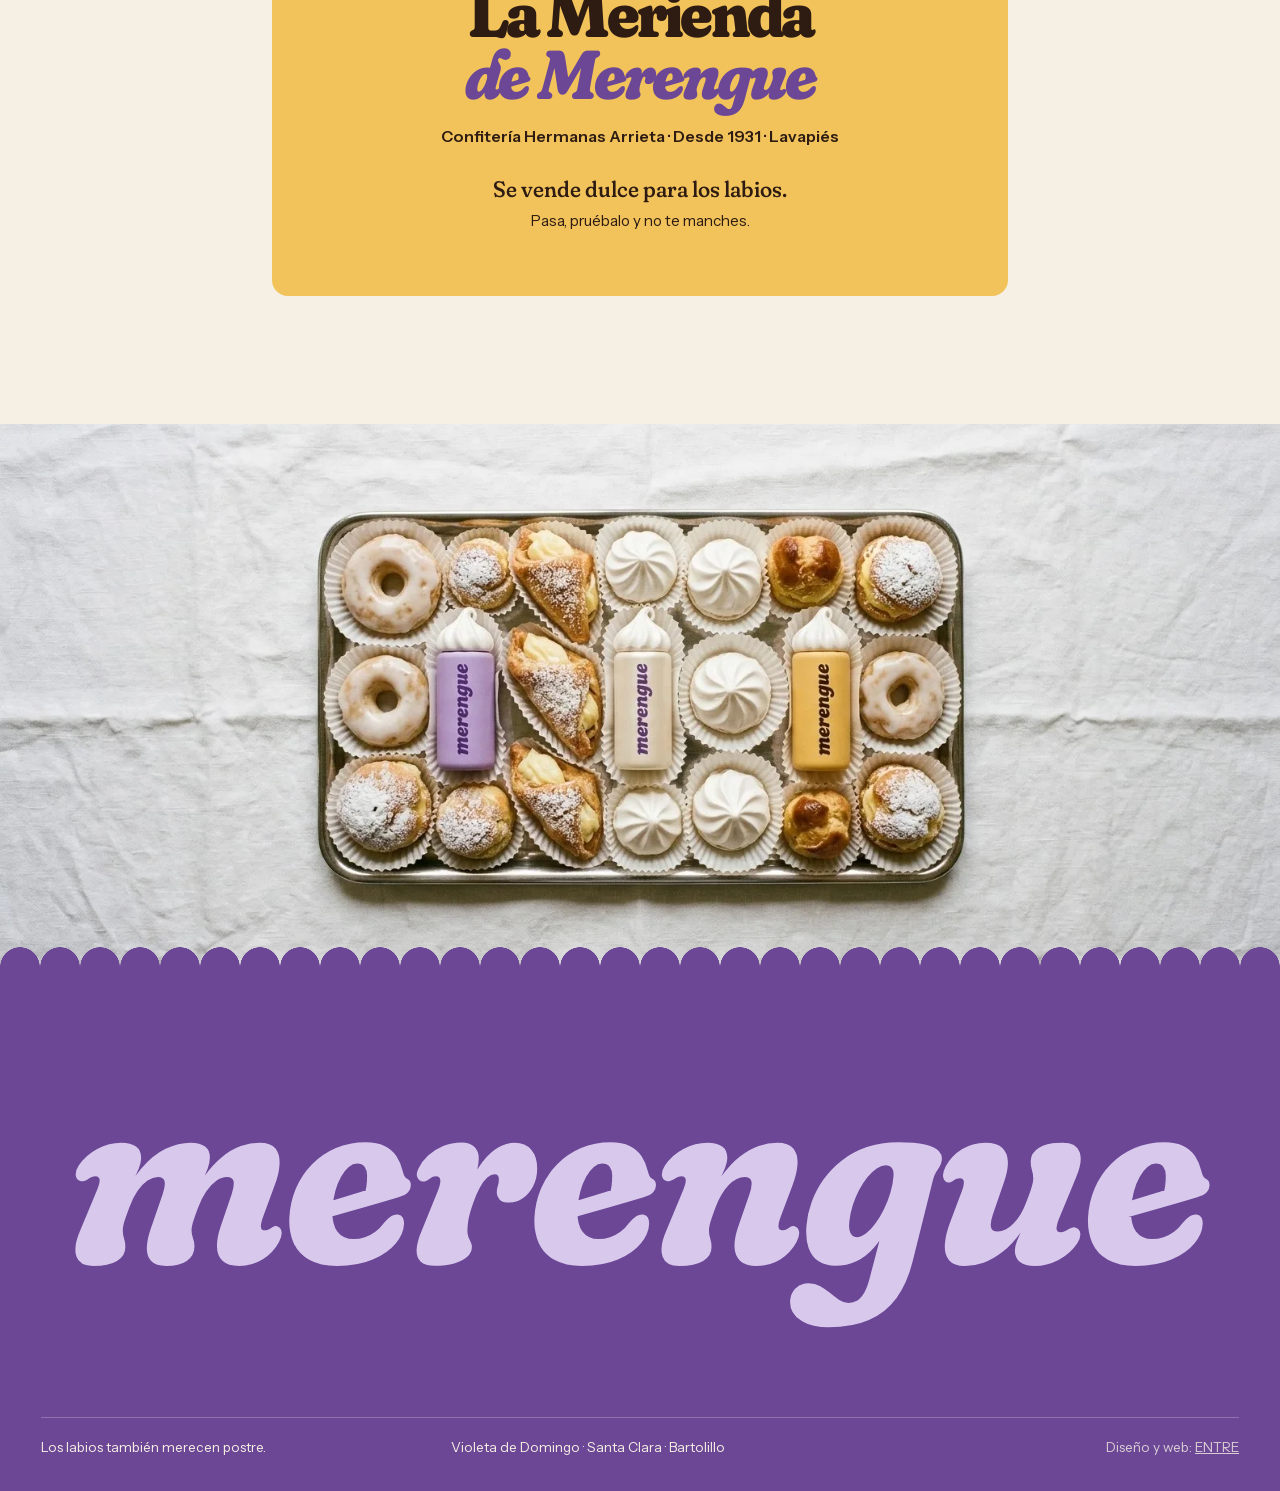
==== commit 79b628f8: "ENTRE: Baja Voz con logo animado, fotos y apartado del logo; franjas de color finas; sin etiqueta de" ====
--- a/merengue/index.html
+++ b/merengue/index.html
@@ -3,9 +3,9 @@
 <head>
   <meta charset="utf-8">                                                     <!-- acentos y eñes bien -->
   <meta name="viewport" content="width=device-width, initial-scale=1">       <!-- se adapta al móvil -->
-  <meta name="robots" content="noindex">                                     <!-- marca inventada: que Google no la muestre como real -->
+  <meta name="robots" content="noindex">                                     <!-- es una pieza del caso: que Google no la muestre suelta -->
   <title>Merengue · Dulces de toda la vida, para los labios</title>           <!-- título de la pestaña -->
-  <meta name="description" content="Proyecto conceptual de ENTRE: web de Merengue, bálsamos labiales con sabores de pastelería madrileña."> <!-- descripción -->
+  <meta name="description" content="Web de Merengue, bálsamos labiales con sabores de pastelería madrileña."> <!-- descripción -->
   <link rel="preload" href="fuentes/fraunces.woff2" as="font" type="font/woff2" crossorigin> <!-- la letra de los titulares, cuanto antes -->
   <link rel="stylesheet" href="estilos.css">                                 <!-- todo el diseño -->
 </head>
@@ -19,7 +19,7 @@
       <a href="#tubo">El tubo</a>
       <a href="#merienda">La merienda</a>
     </nav>
-    <a class="cabecera__nota" href="../proyecto.html?p=merengue">Proyecto conceptual de ENTRE <span aria-hidden="true">↗</span></a> <!-- aviso discreto -->
+    <span class="cabecera__nota">Hecho en Madrid</span>                     <!-- a la derecha -->
   </header>
 
   <main id="inicio">
@@ -136,7 +136,7 @@
     <div class="pie__fila">
       <p>Los labios también merecen postre.</p>
       <p>Violeta de Domingo · Santa Clara · Bartolillo</p>
-      <p>Proyecto conceptual de <a href="../">ENTRE</a>. La marca, los productos y la confitería son inventados.</p>
+      <p>Diseño y web: <a href="../" target="_top">ENTRE</a></p>
     </div>
   </footer>
 
--- a/merengue/estilos.css
+++ b/merengue/estilos.css
@@ -1,5 +1,5 @@
 /* =========================================================
-   MERENGUE · web conceptual de ENTRE
+   MERENGUE · diseño de ENTRE
    Pastelería con descaro: titulares gordos y blanditos (la voz
    del logo), franjas de color por sabor, bordes de blonda y
    frases castizas en grande.
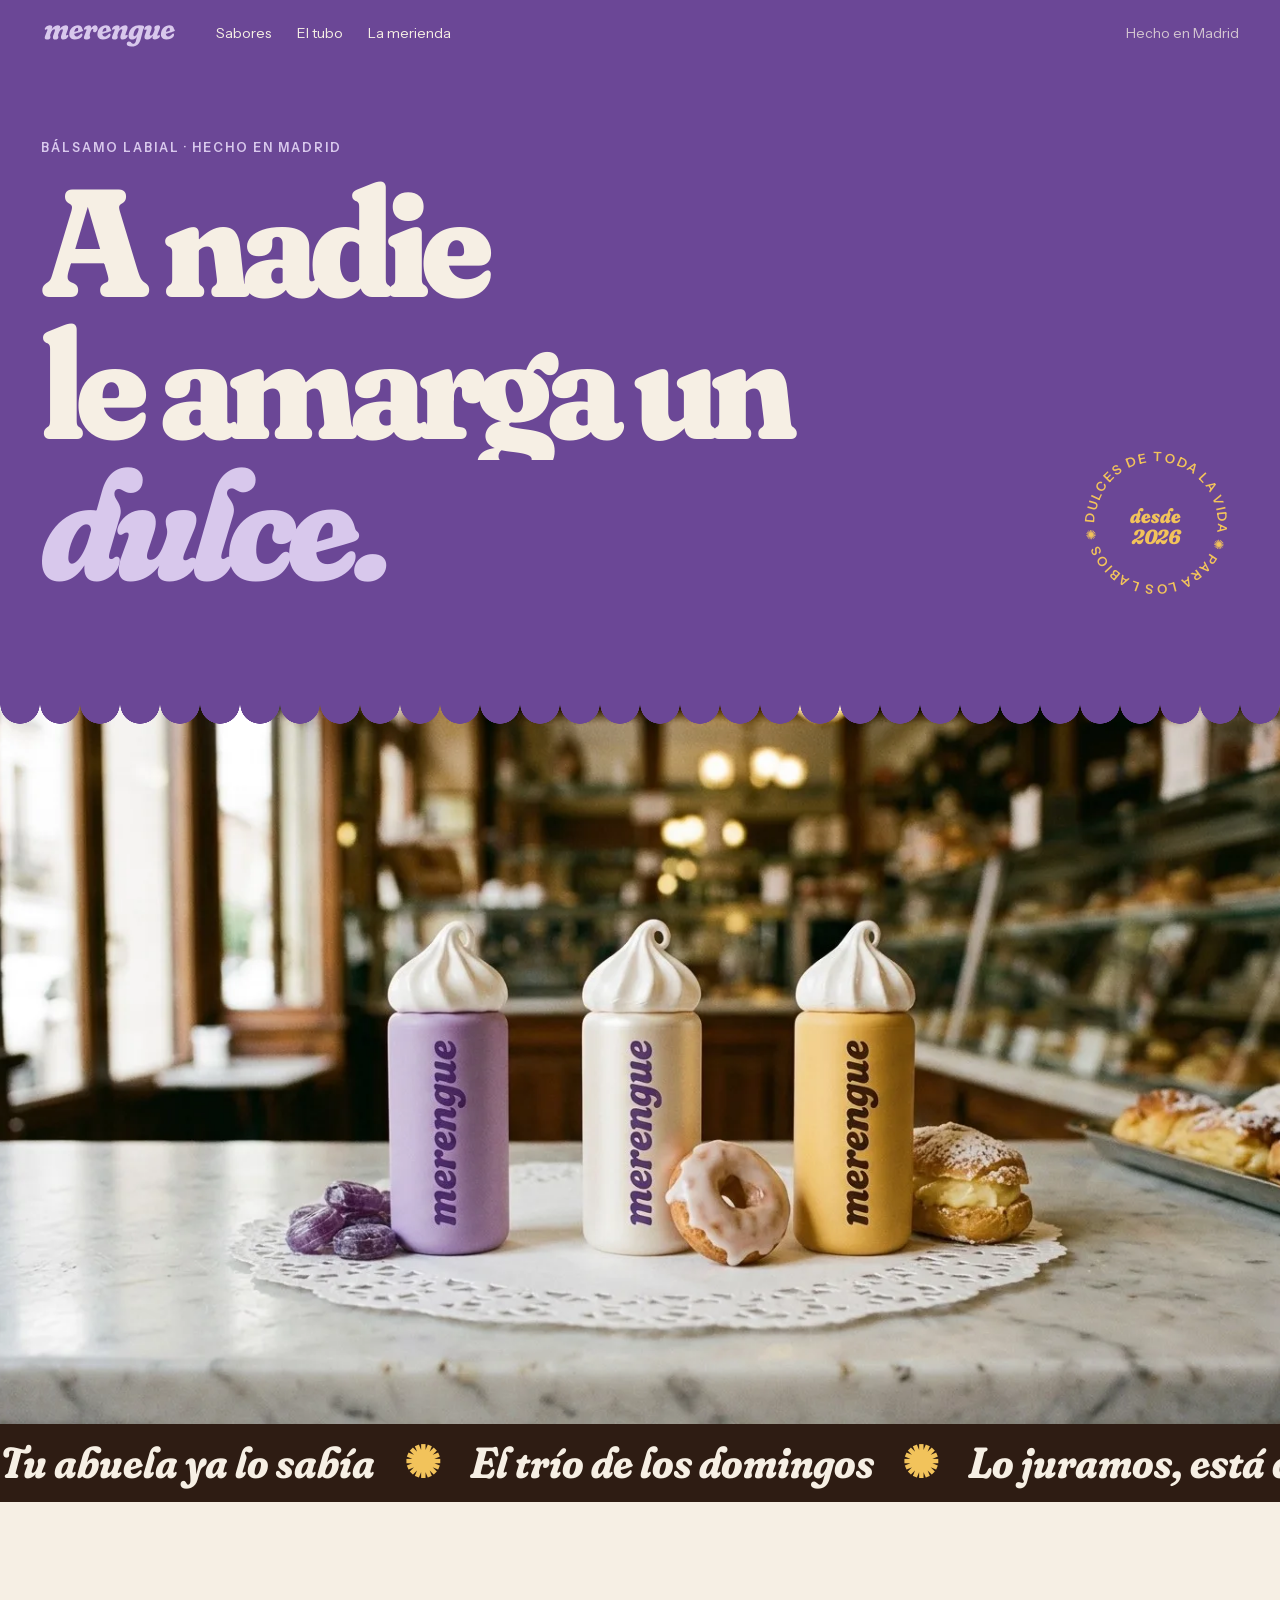
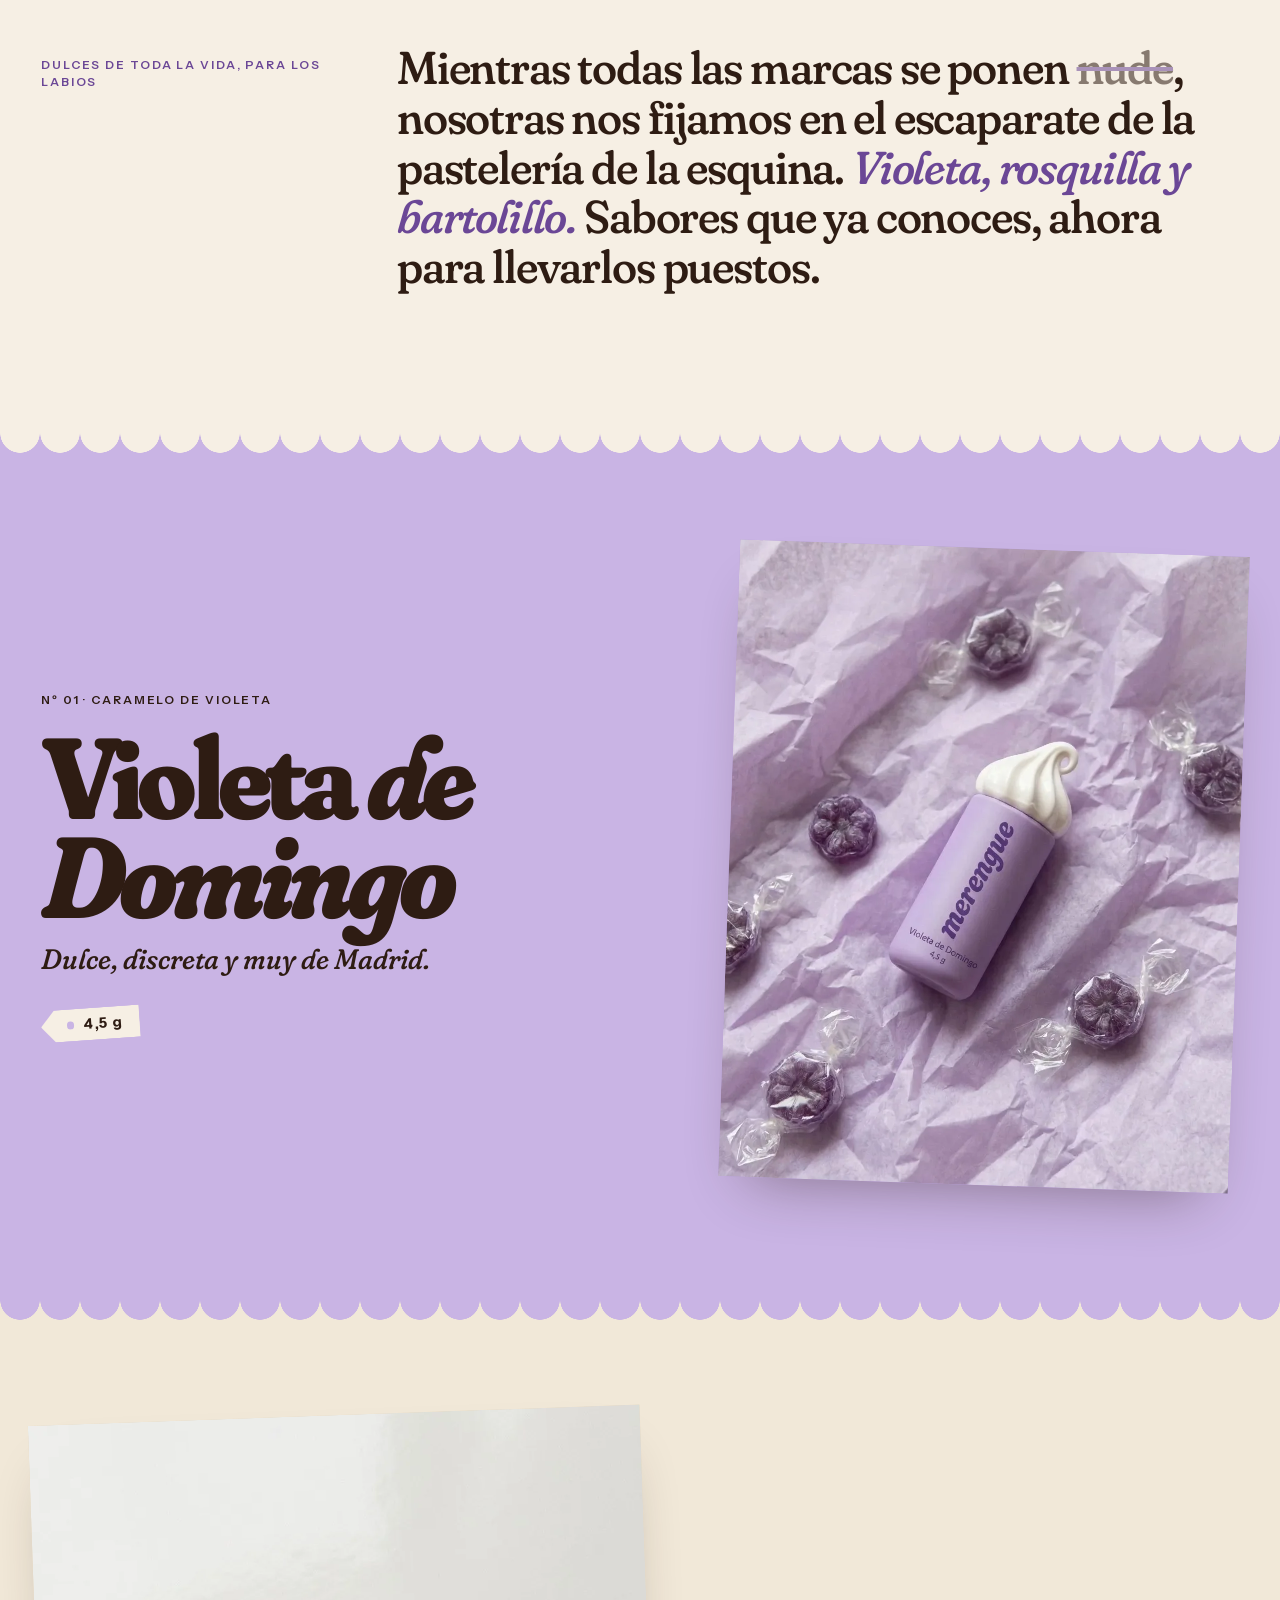
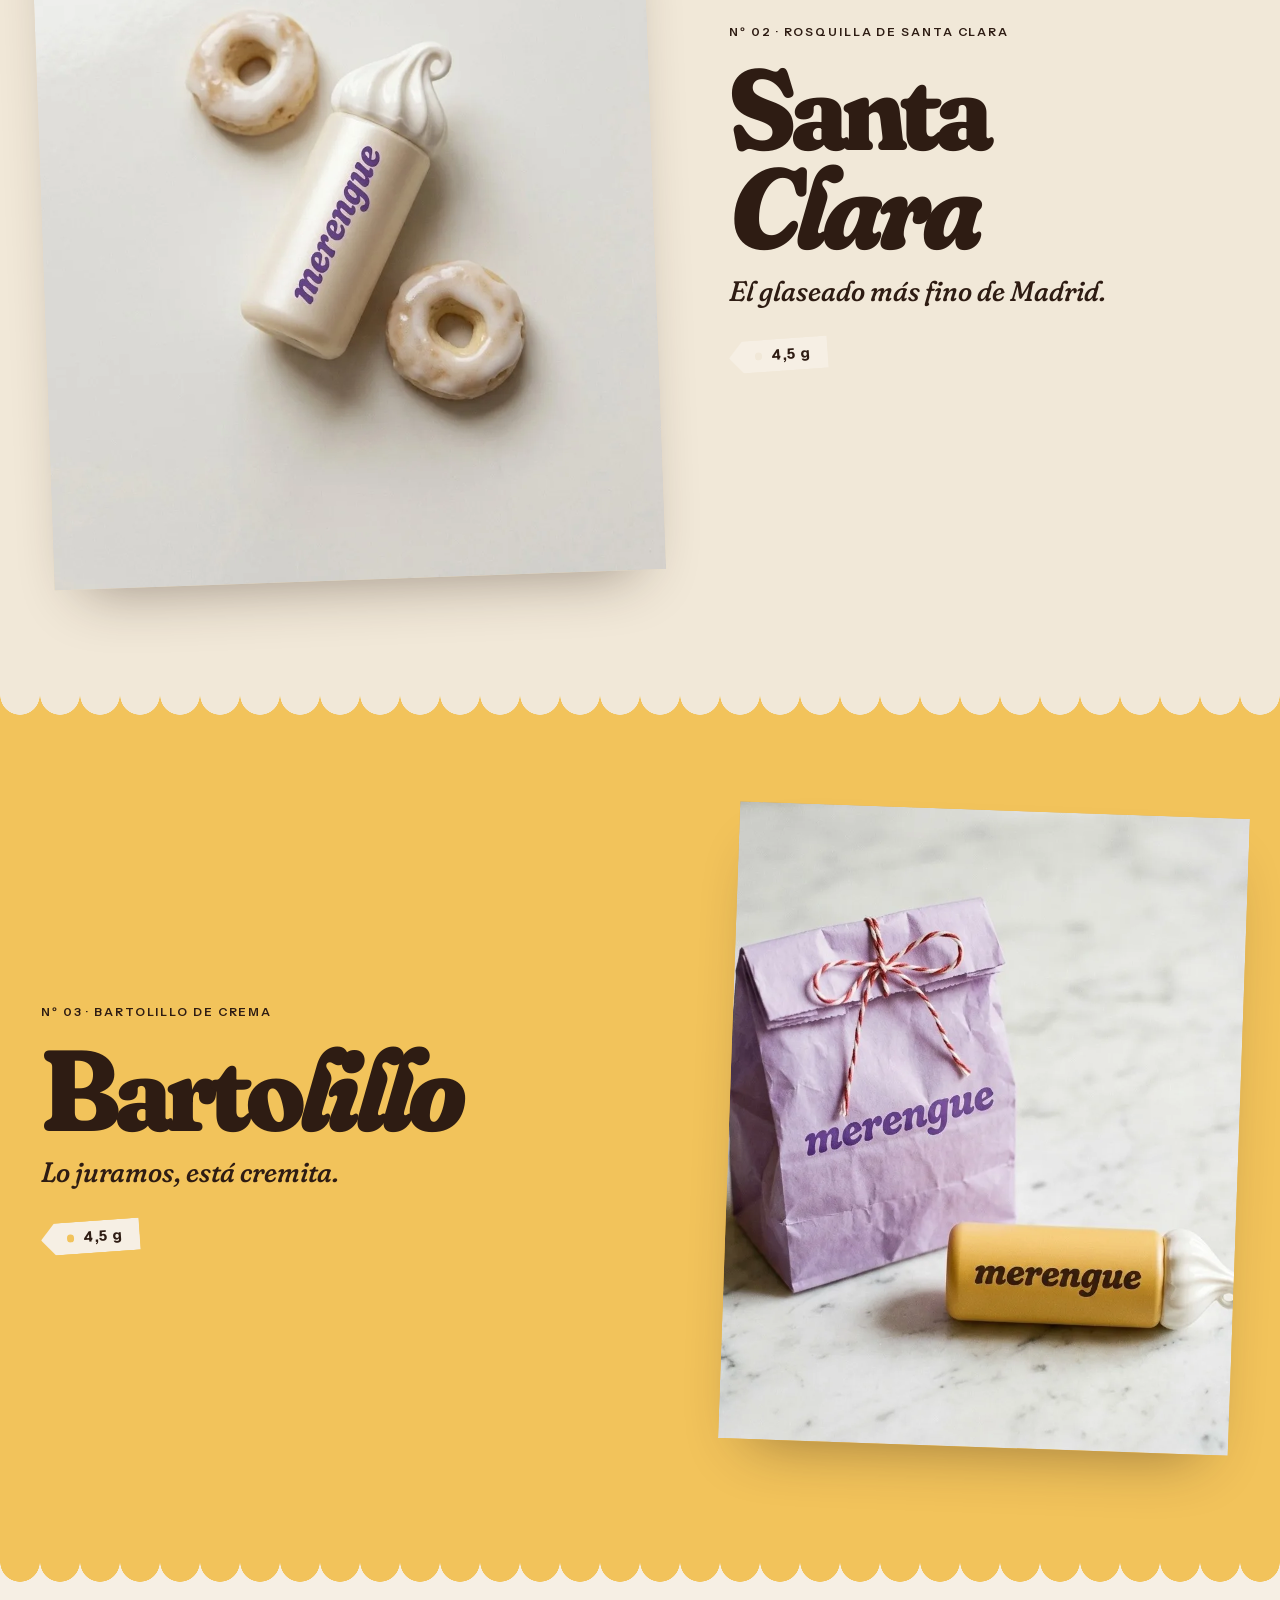
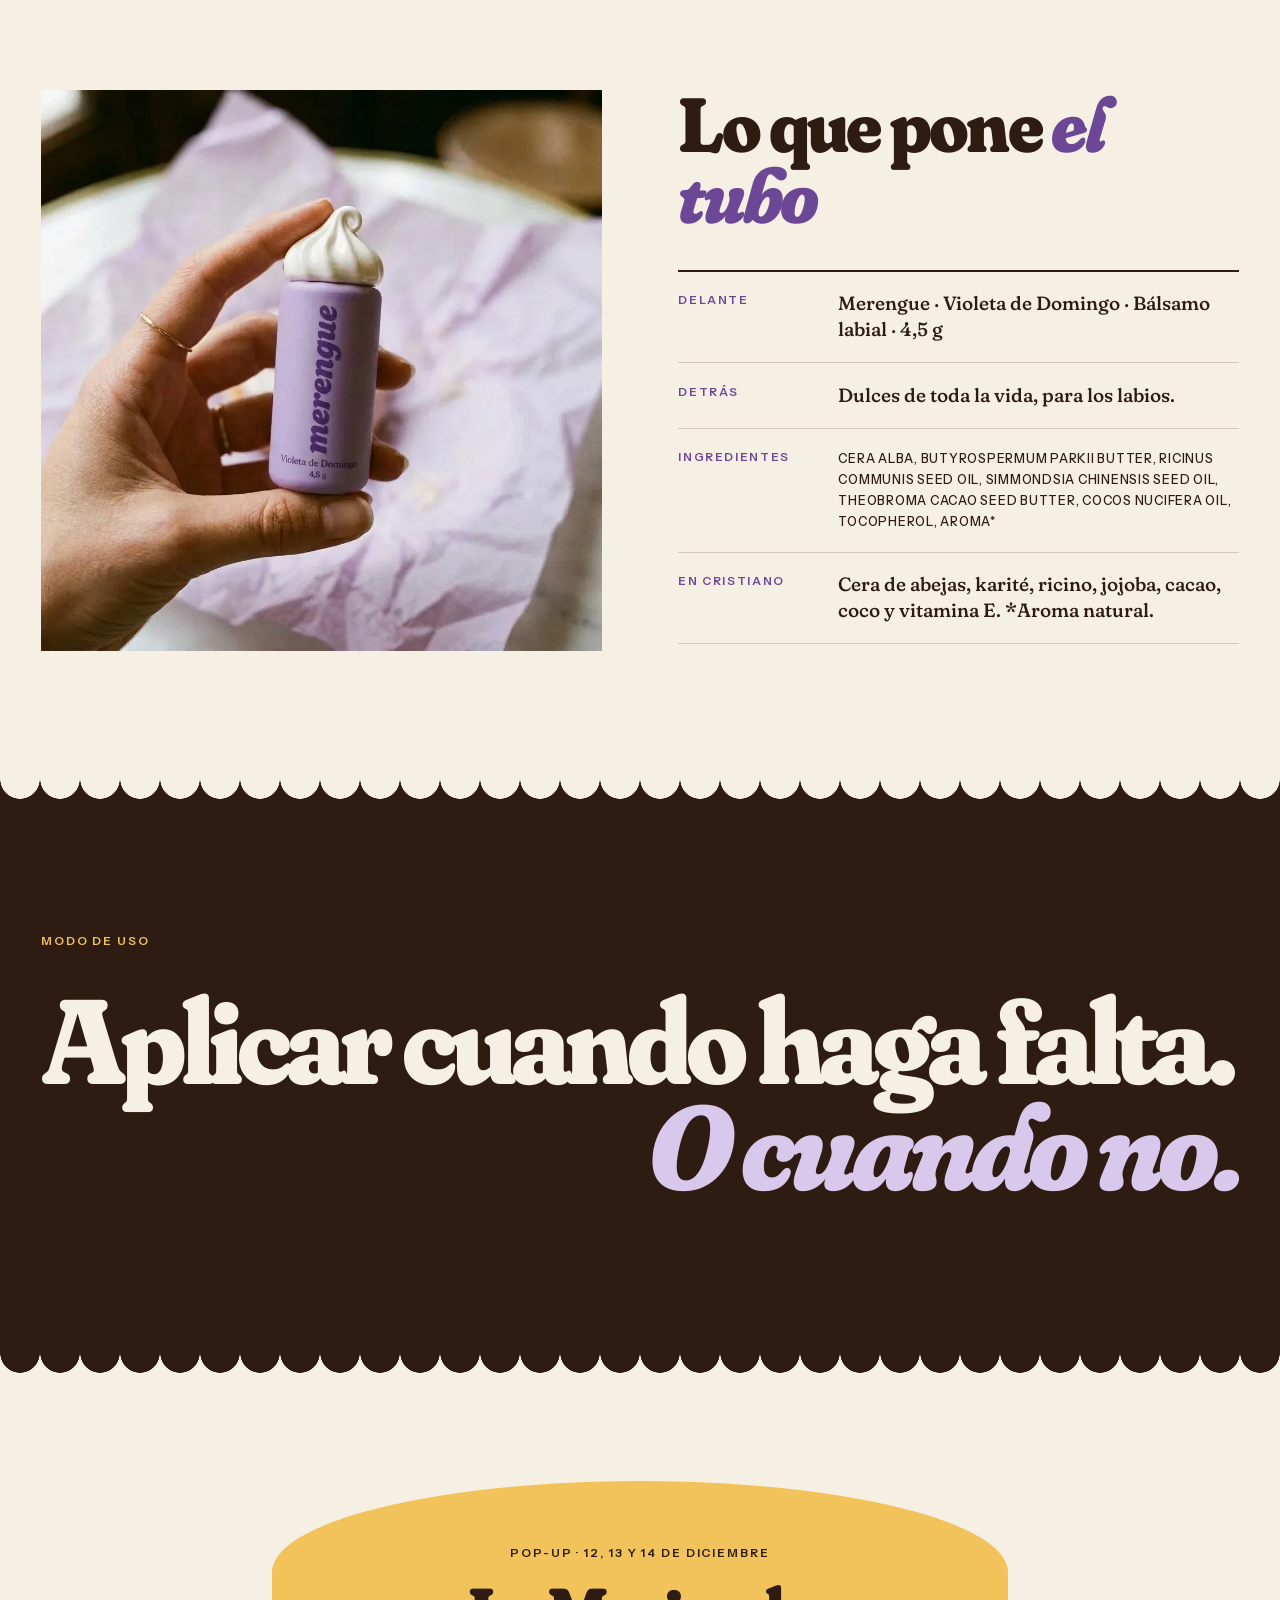
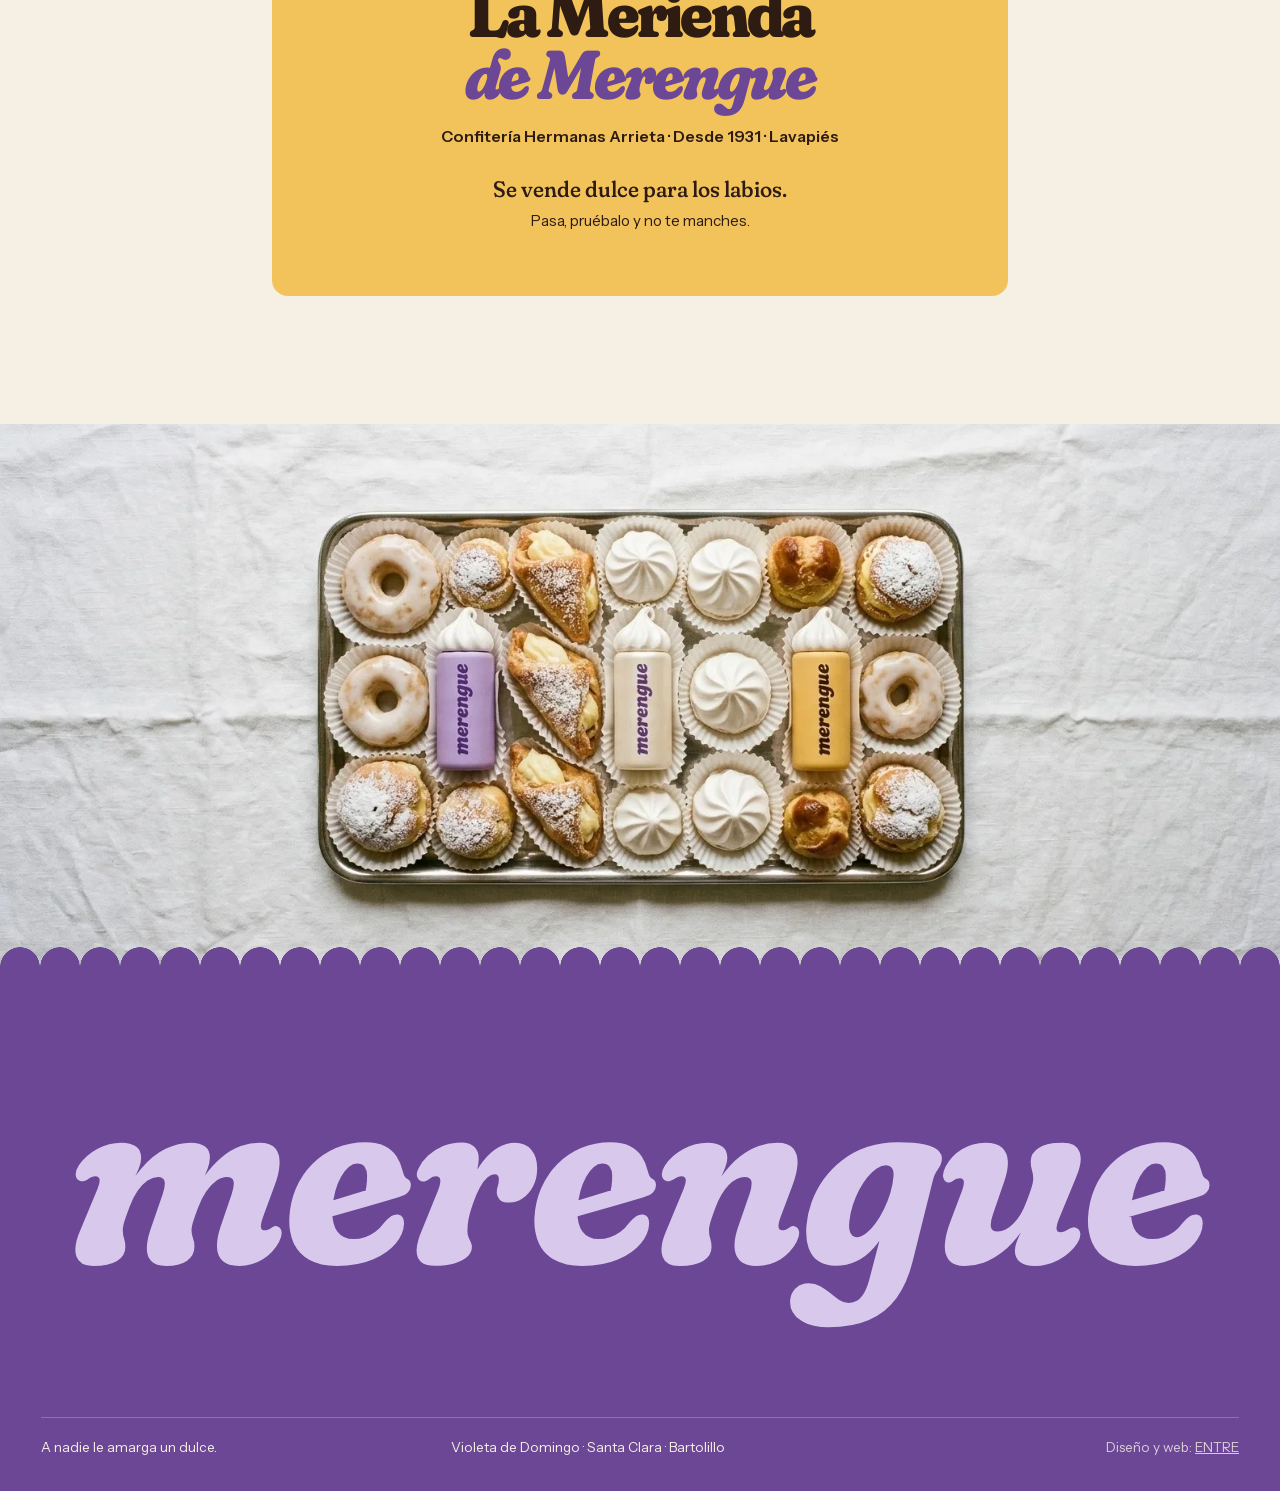
==== commit 98325389: "ENTRE: cambios de Rebe (claim de Merengue, resultado, sabores, bio) y fotos corregidas Co-Authored-B" ====
--- a/merengue/index.html
+++ b/merengue/index.html
@@ -27,9 +27,9 @@
     <section class="portada">
       <p class="portada__ante">Bálsamo labial · Hecho en Madrid</p>
       <h1 class="portada__titulo">                                             <!-- el claim, en la voz del logo -->
-        <span class="linea"><span>Los labios</span></span>
-        <span class="linea"><span>también merecen</span></span>
-        <span class="linea"><span><em id="postre">postre.</em></span></span>  <!-- "postre" cambia de color con cada sabor -->
+        <span class="linea"><span>A nadie</span></span>
+        <span class="linea"><span>le amarga un</span></span>
+        <span class="linea"><span><em id="postre">dulce.</em></span></span>  <!-- "dulce" cambia de color con cada sabor -->
       </h1>
       <div class="sello" aria-hidden="true">                                   <!-- sello de pastelería que gira -->
         <svg viewBox="0 0 200 200"><defs><path id="circulo" d="M100,100 m-74,0 a74,74 0 1,1 148,0 a74,74 0 1,1 -148,0"/></defs>
@@ -134,7 +134,7 @@
     <div class="feston feston--abajo" style="--arriba: var(--violeta)"></div>
     <span class="logo pie__logo" role="img" aria-label="Merengue"></span>      <!-- el logo a todo el ancho -->
     <div class="pie__fila">
-      <p>Los labios también merecen postre.</p>
+      <p>A nadie le amarga un dulce.</p>
       <p>Violeta de Domingo · Santa Clara · Bartolillo</p>
       <p>Diseño y web: <a href="../" target="_top">ENTRE</a></p>
     </div>
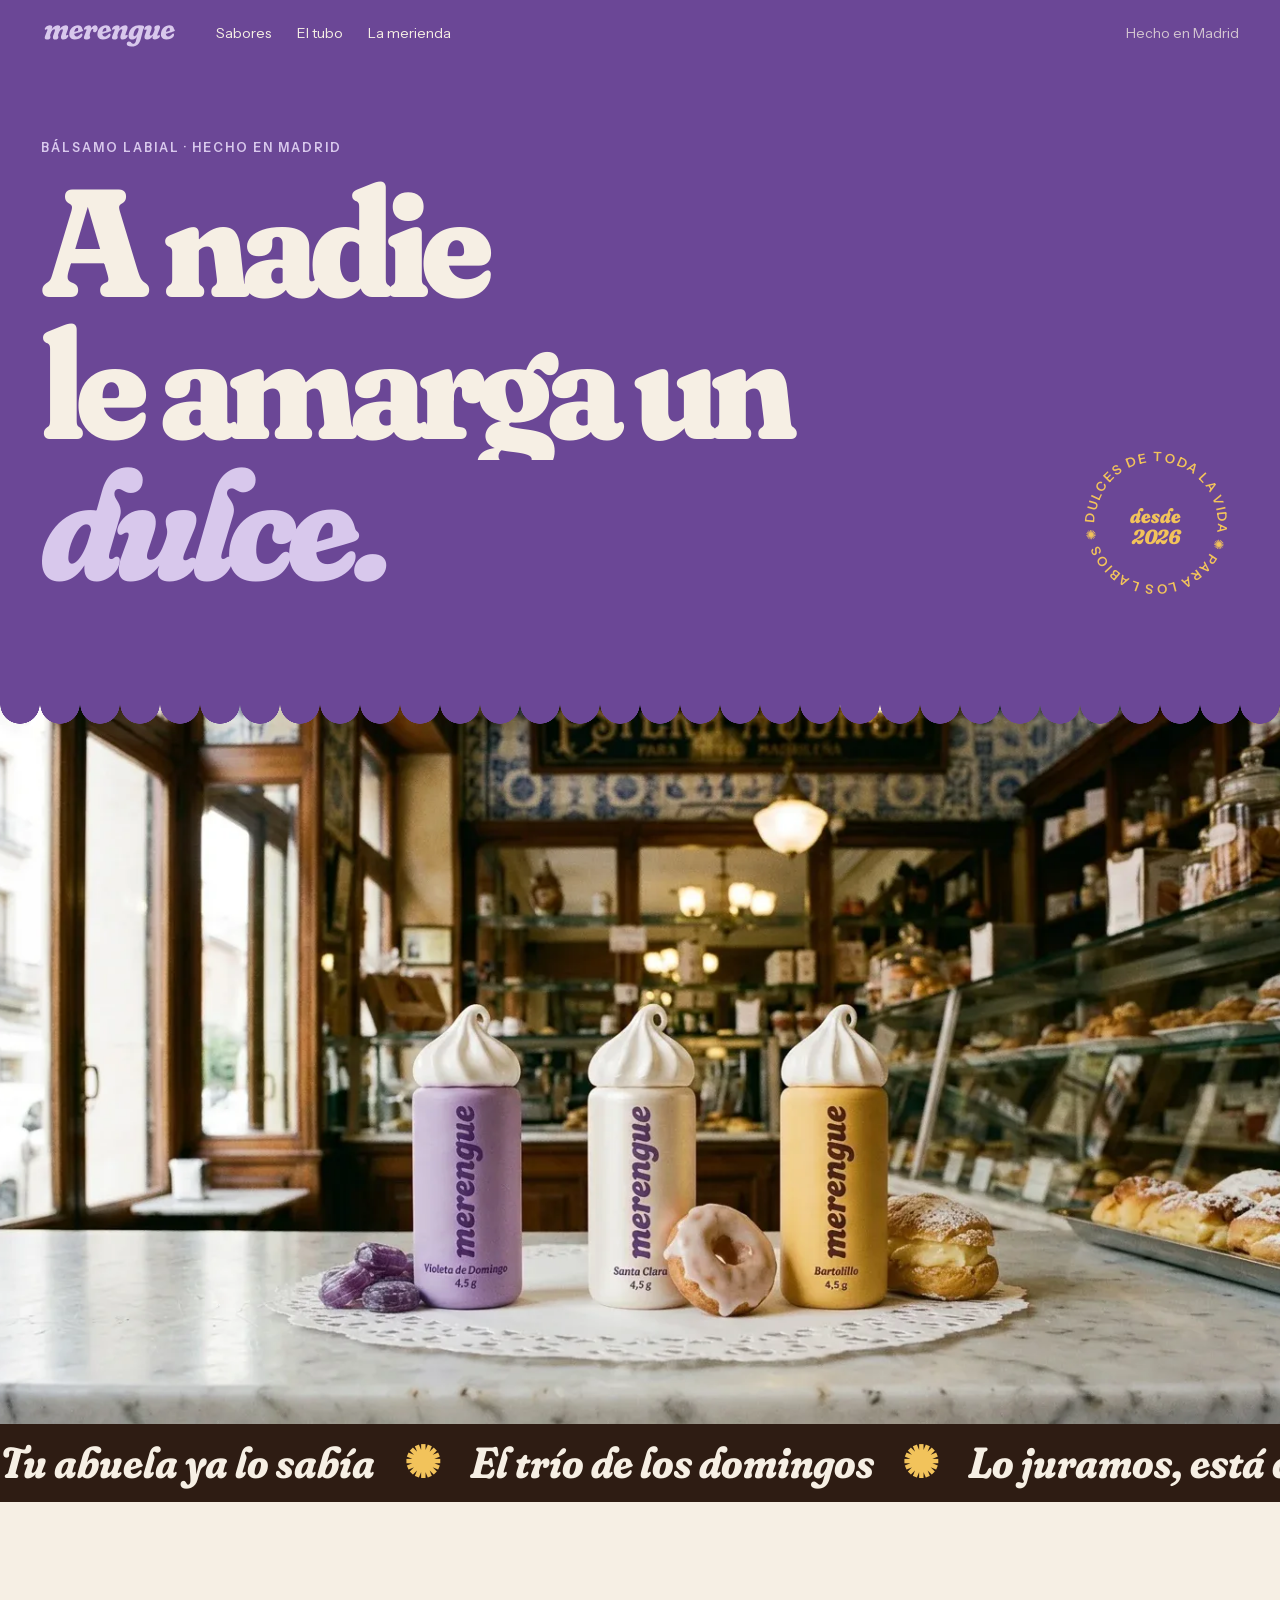
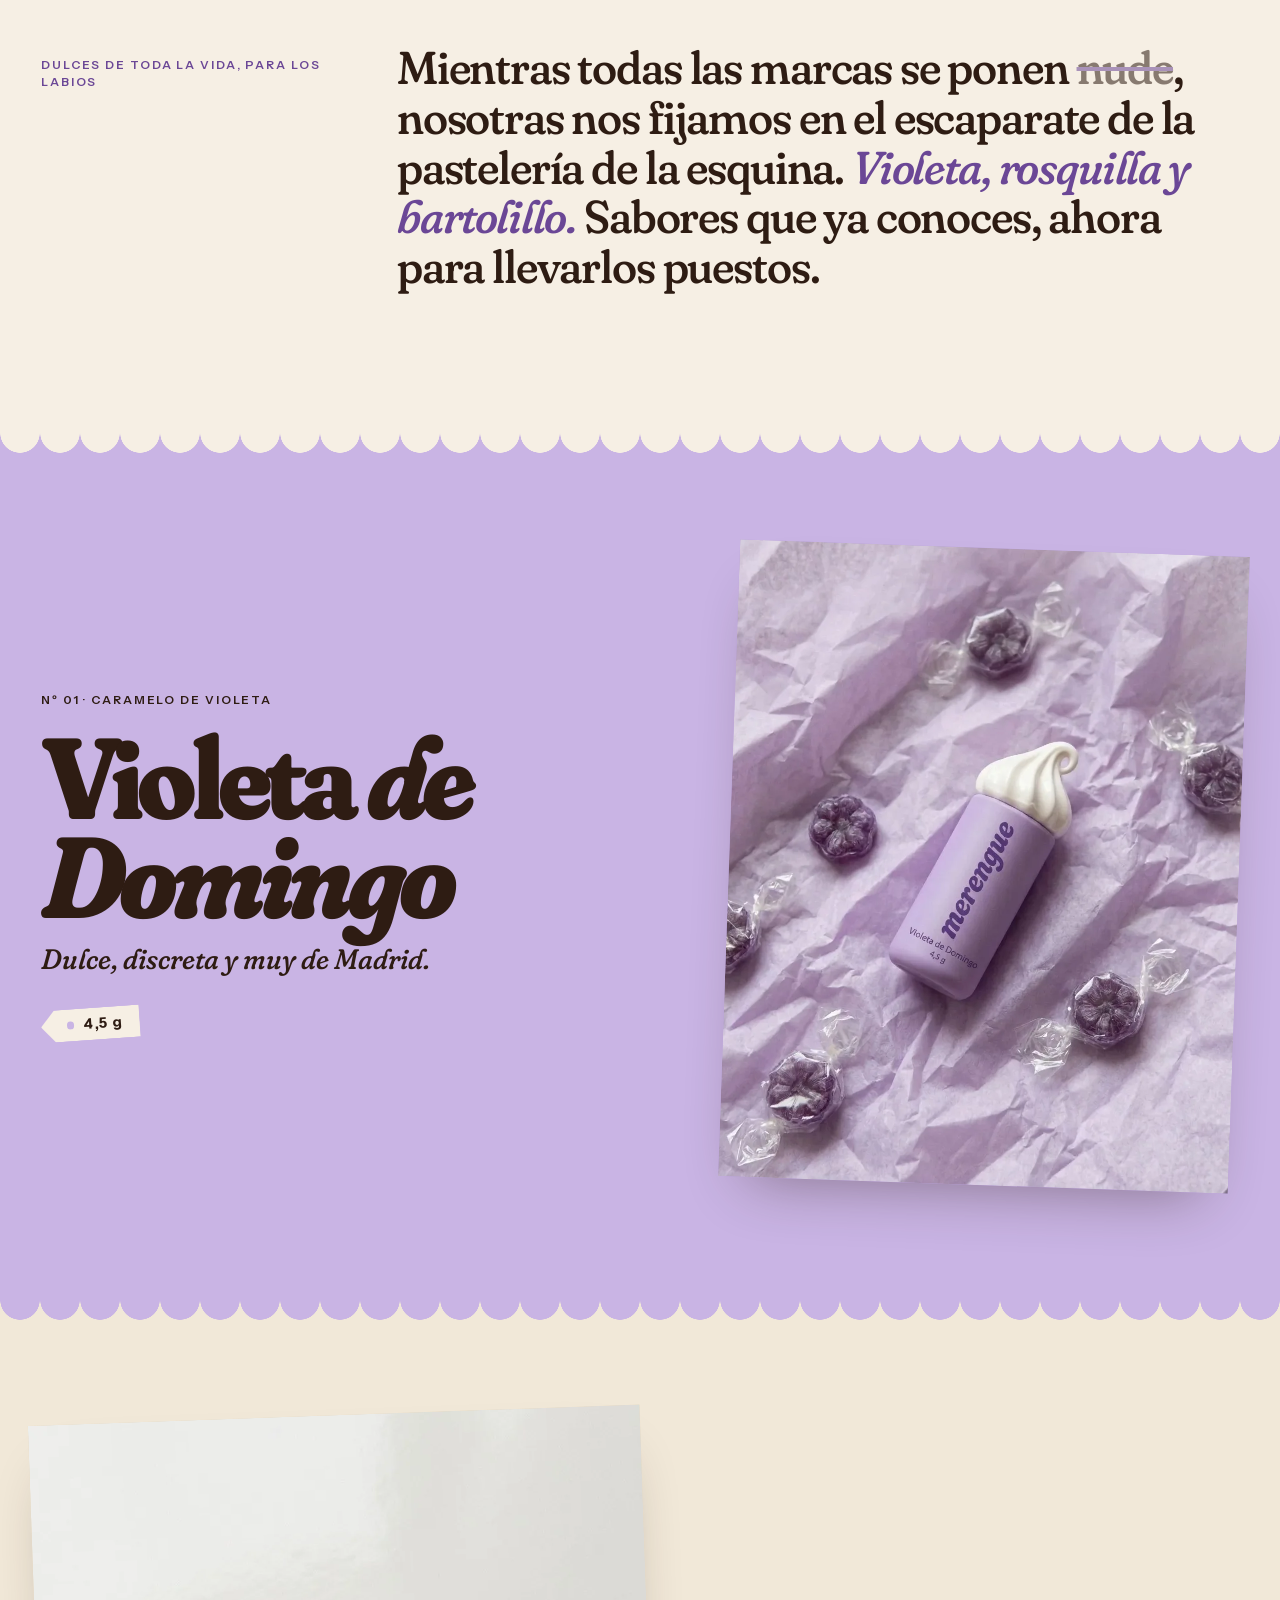
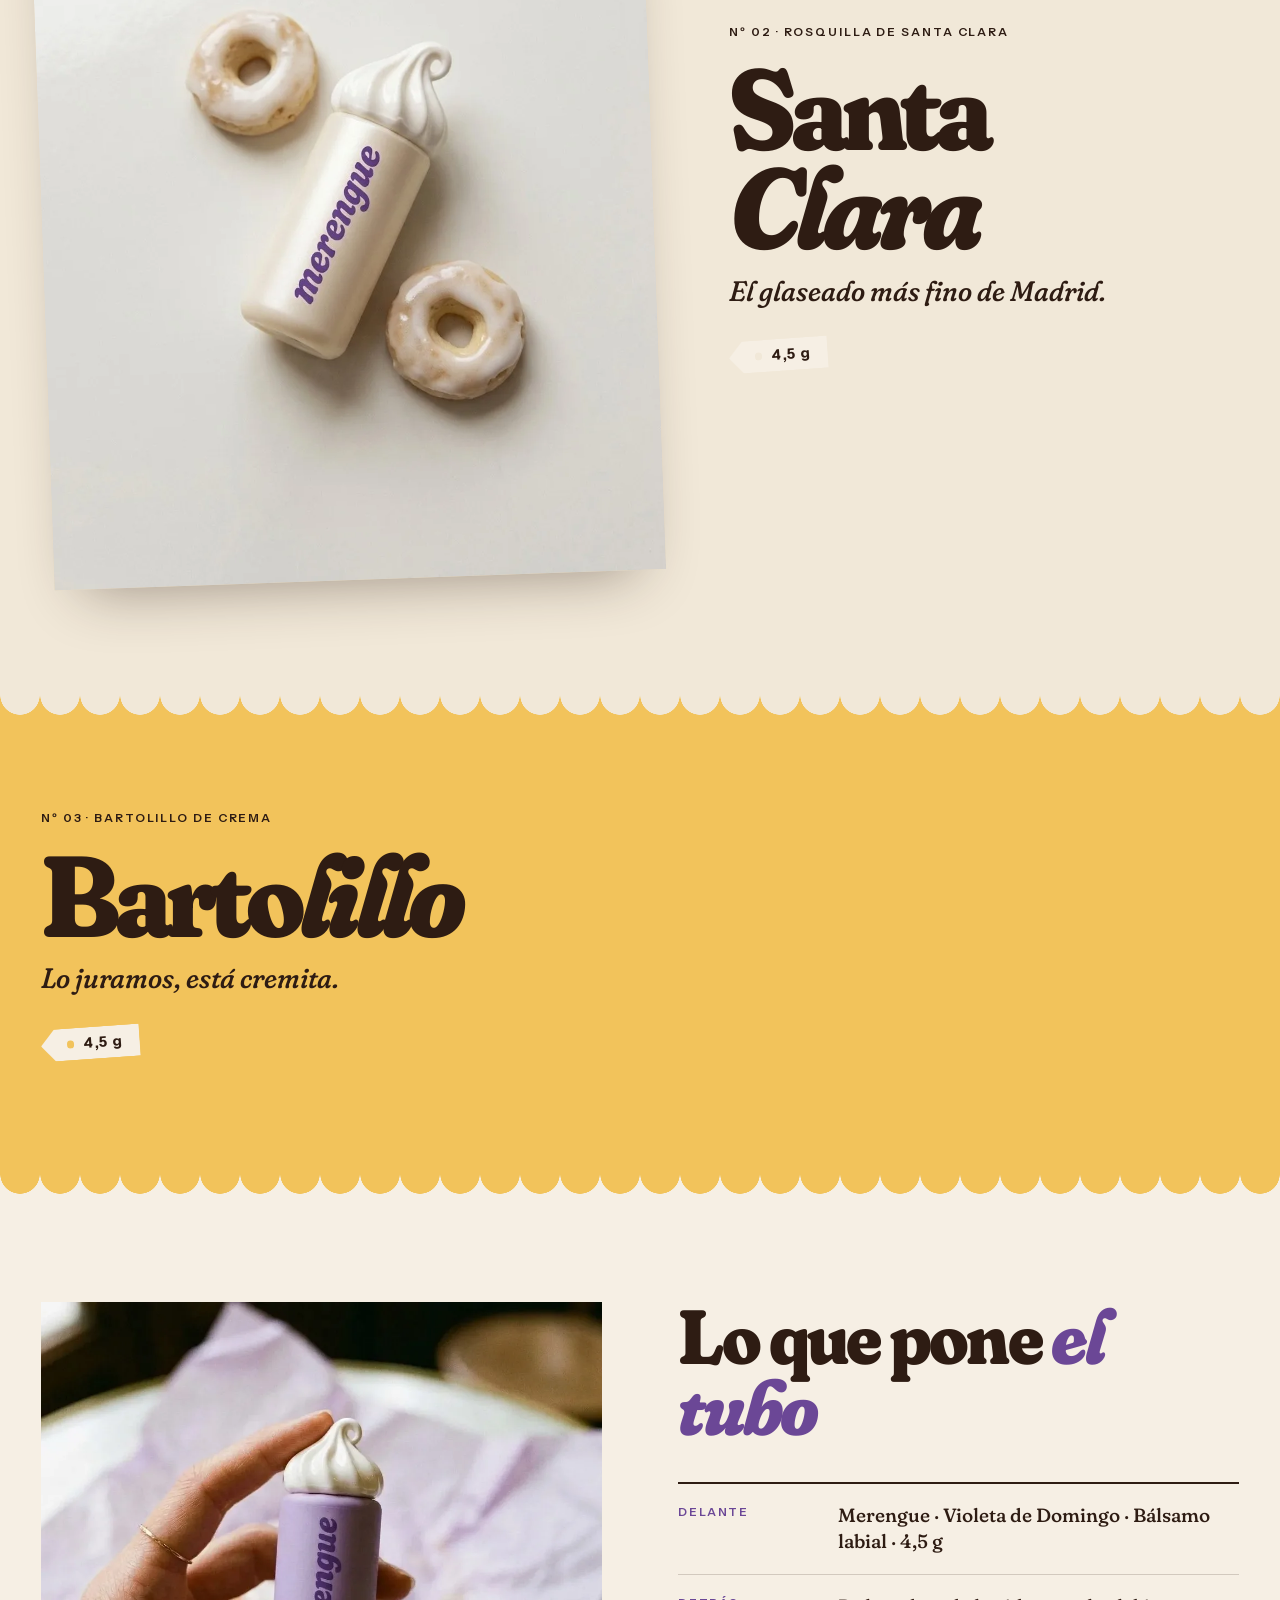
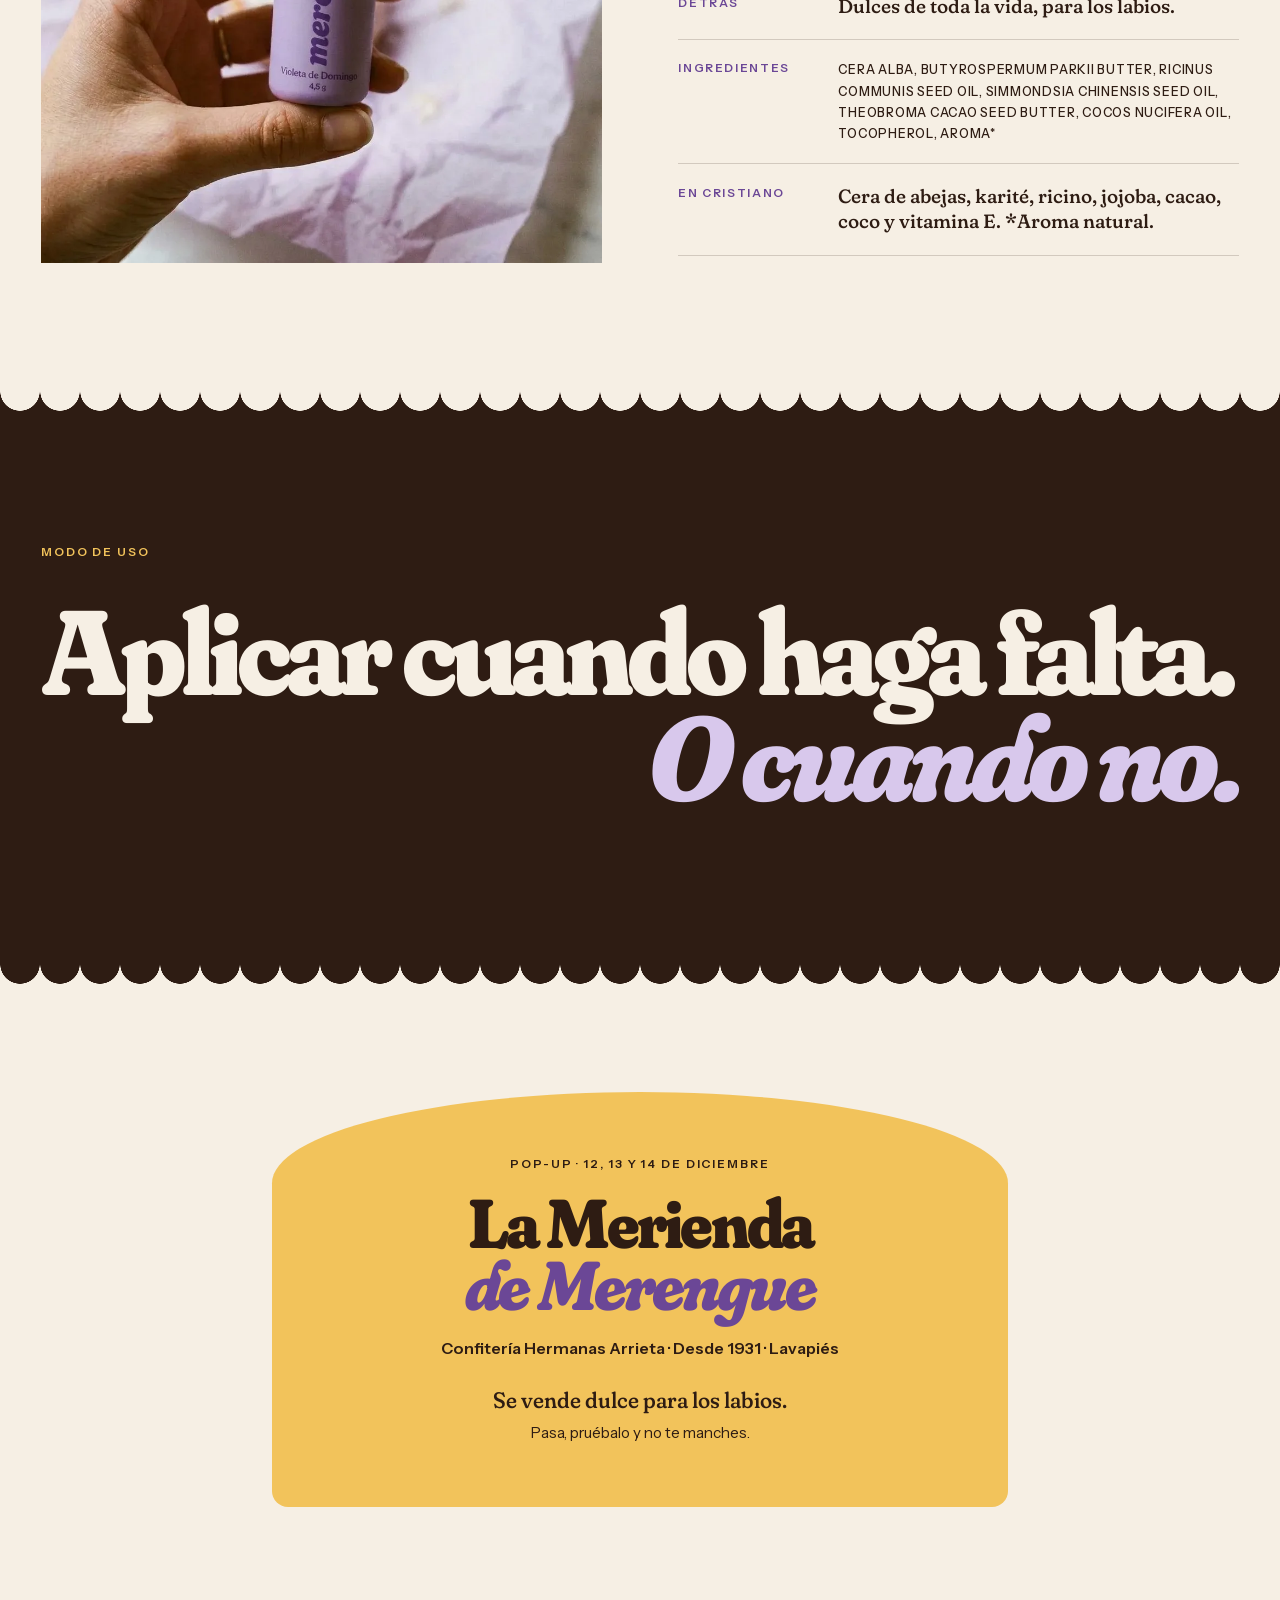
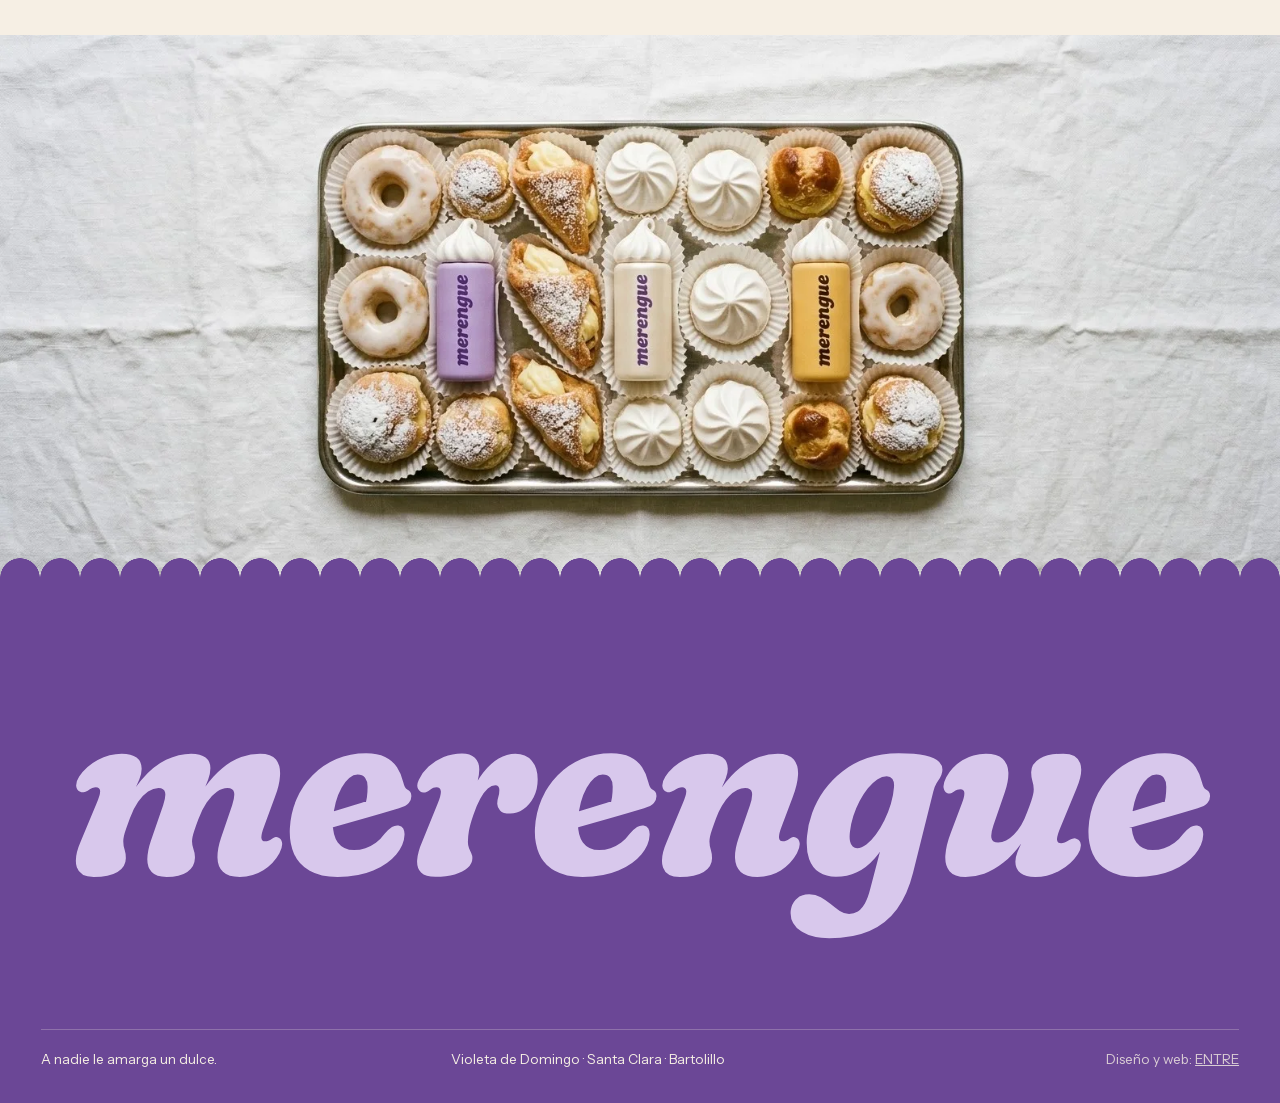
==== commit 61a180ac: "ENTRE: apartado de estrategia en los tres casos, fotos nuevas de Merengue y Tirso, Bartolillo sin fo" ====
--- a/merengue/index.html
+++ b/merengue/index.html
@@ -77,14 +77,13 @@
         </div>
         <figure class="foto sabor__foto" style="--r: 4 / 5; --tono: #E6D9C2" data-foto="merengue-clara"><img src="../img/proyectos/merengue-clara.webp" alt="Bálsamo Santa Clara junto a rosquillas glaseadas"></figure>
       </article>
-      <article class="sabor" style="--fondo: #F2C35B; --anterior: #F1E8D8">
+      <article class="sabor sabor--solo" style="--fondo: #F2C35B; --anterior: #F1E8D8"> <!-- sin foto: solo el texto -->
         <div class="sabor__texto" data-aparece>
           <p class="etiqueta">Nº 03 · Bartolillo de crema</p>
           <h2 class="sabor__nombre">Barto<em>lillo</em></h2>
           <p class="sabor__frase">Lo juramos, está cremita.</p>
           <span class="precio">4,5 g</span>
         </div>
-        <figure class="foto sabor__foto" style="--r: 4 / 5; --tono: #E7B246" data-foto="merengue-bolsa"><img src="../img/proyectos/merengue-bolsa.webp" alt="Bálsamo Bartolillo amarillo junto a una bolsa de papel lila atada con cordel"></figure>
       </article>
     </section>
 
--- a/merengue/estilos.css
+++ b/merengue/estilos.css
@@ -94,7 +94,8 @@
 /* ---------- 10. La carta: franjas de color ---------- */
 .sabor { position: relative; display: grid; grid-template-columns: 1.2fr 1fr; align-items: center; gap: clamp(2rem, 6vw, 6rem); padding: clamp(4.5rem, 9vw, 8rem) var(--margen); background: var(--fondo); }
 .sabor::before { content: ""; position: absolute; top: 0; left: 0; right: 0; --t: clamp(12px, 1.6vw, 20px); height: var(--t); background: radial-gradient(circle at var(--t) 0, var(--anterior) calc(var(--t) - .5px), transparent var(--t)) 0 0 / calc(var(--t) * 2) var(--t) repeat-x; } /* festón del color de antes */
-.sabor--al-reves .sabor__texto { order: 2; }                                 /* la foto cambia de lado */
+.sabor--al-reves .sabor__texto { order: 2; }
+.sabor--solo { grid-template-columns: 1fr; }                                  /* sabor sin foto: el texto solo, a lo ancho */                                 /* la foto cambia de lado */
 .sabor__nombre { margin: 1.2rem 0 1rem; font: 800 clamp(3.4rem, 9vw, 9rem)/.86 var(--serif); font-variation-settings: var(--gorda); letter-spacing: -.05em; }
 .sabor__frase { margin: 0 0 2rem; font: italic 500 clamp(1.3rem, 2.2vw, 1.9rem)/1.2 var(--serif); font-variation-settings: "opsz" 72, "SOFT" 100; }
 .precio {                                                                     /* etiqueta de precio de pastelería, con su agujerito */
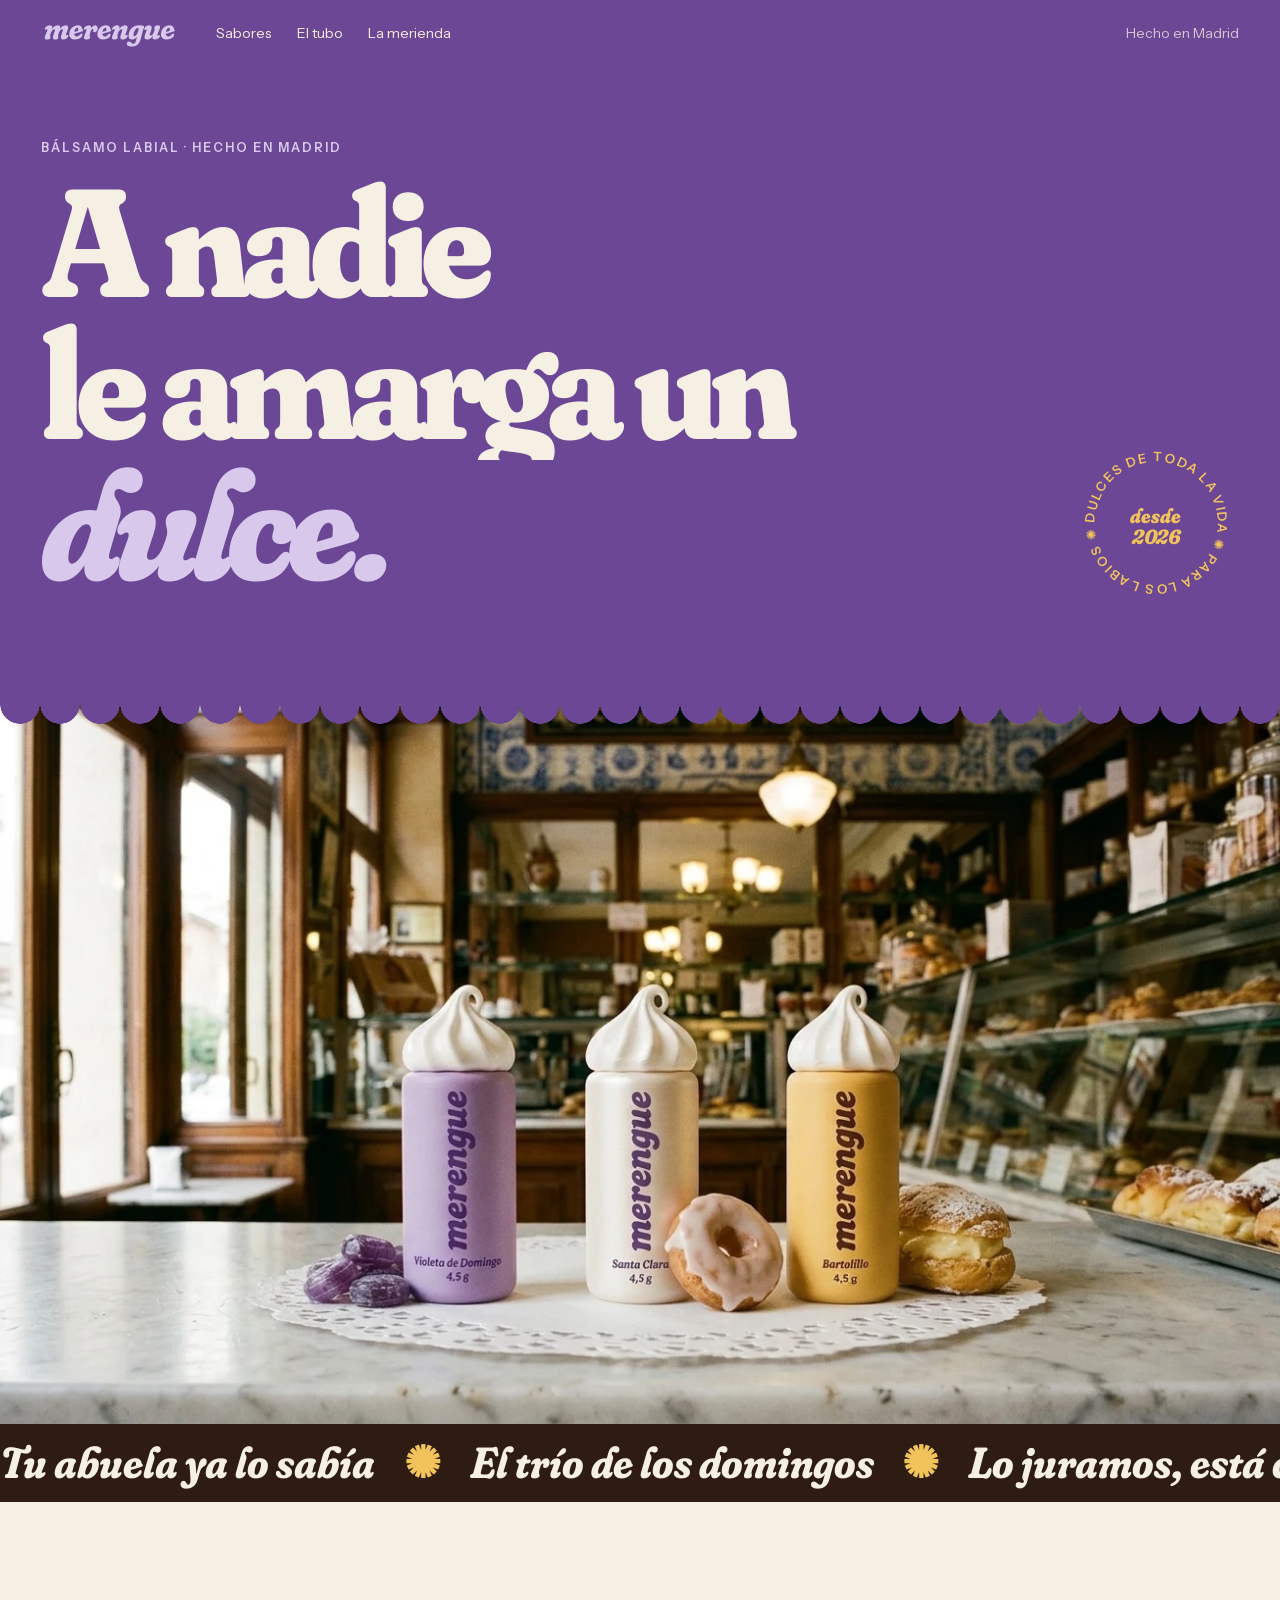
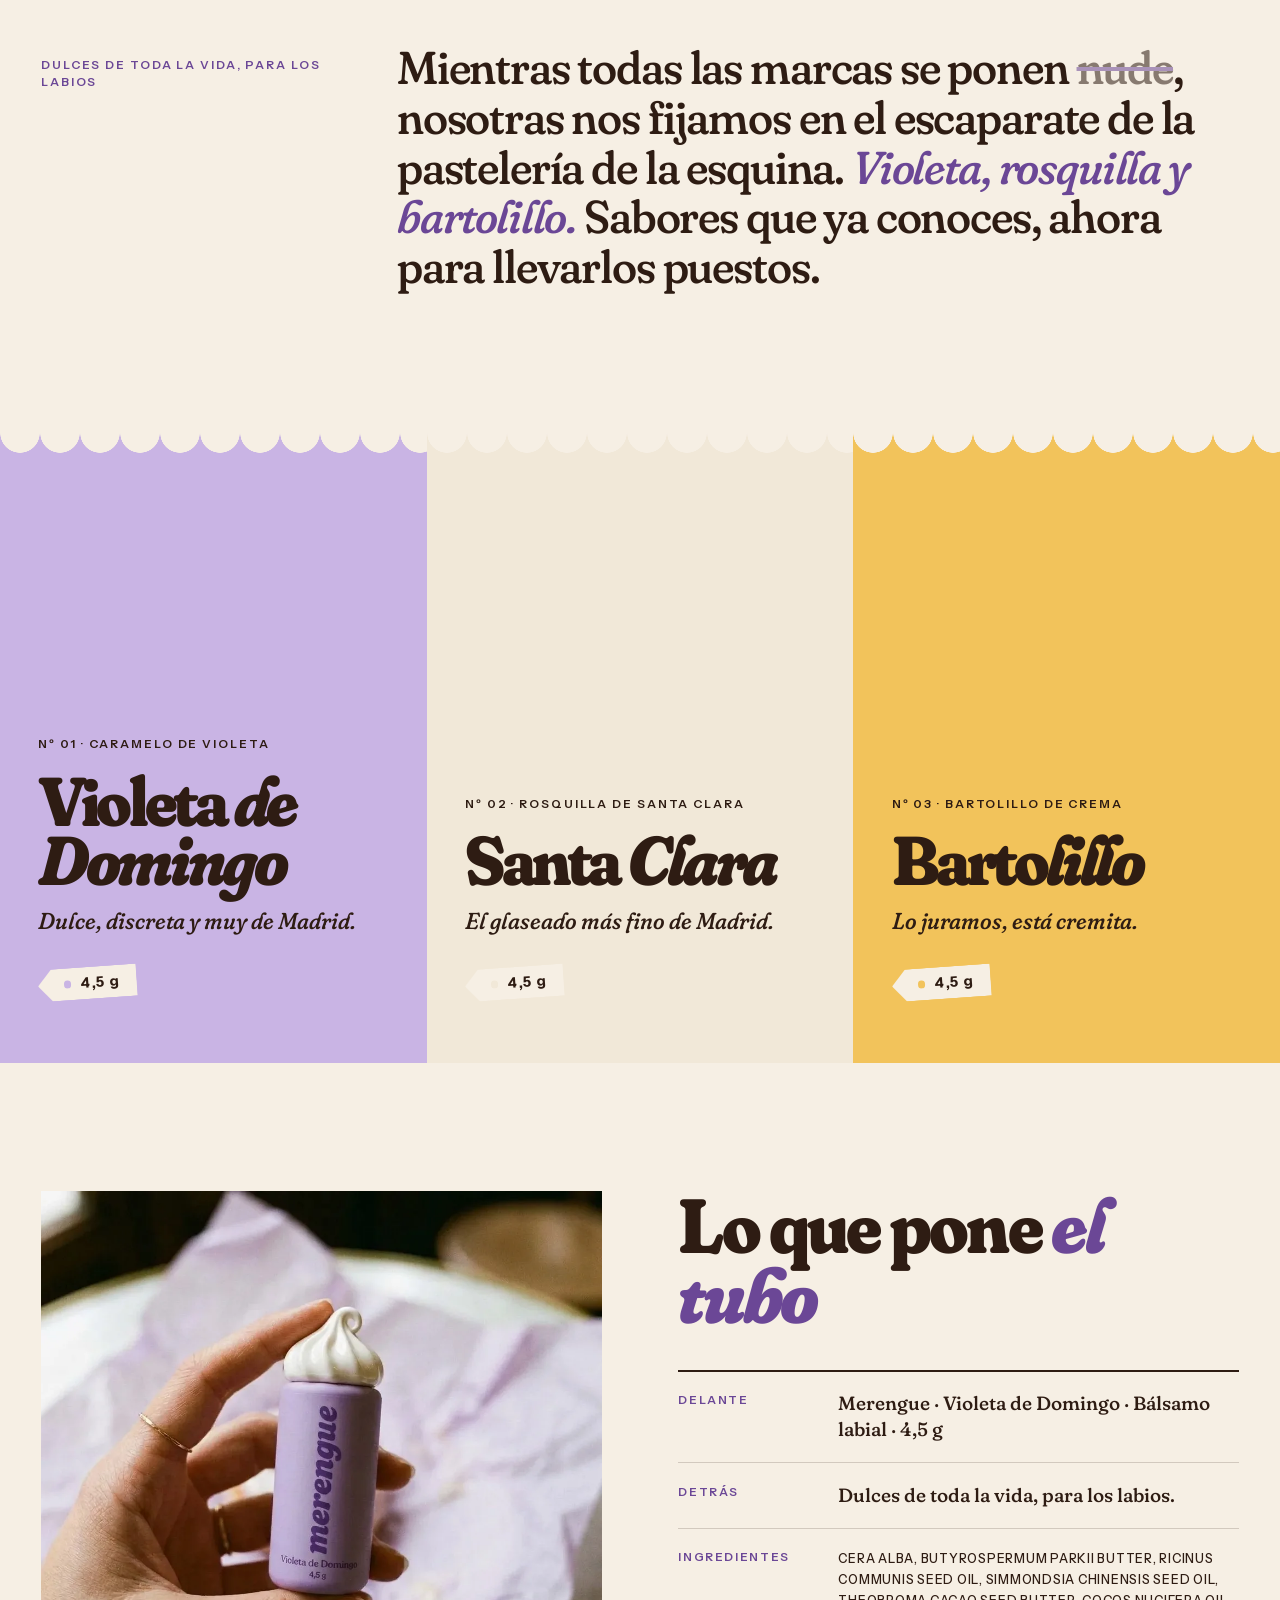
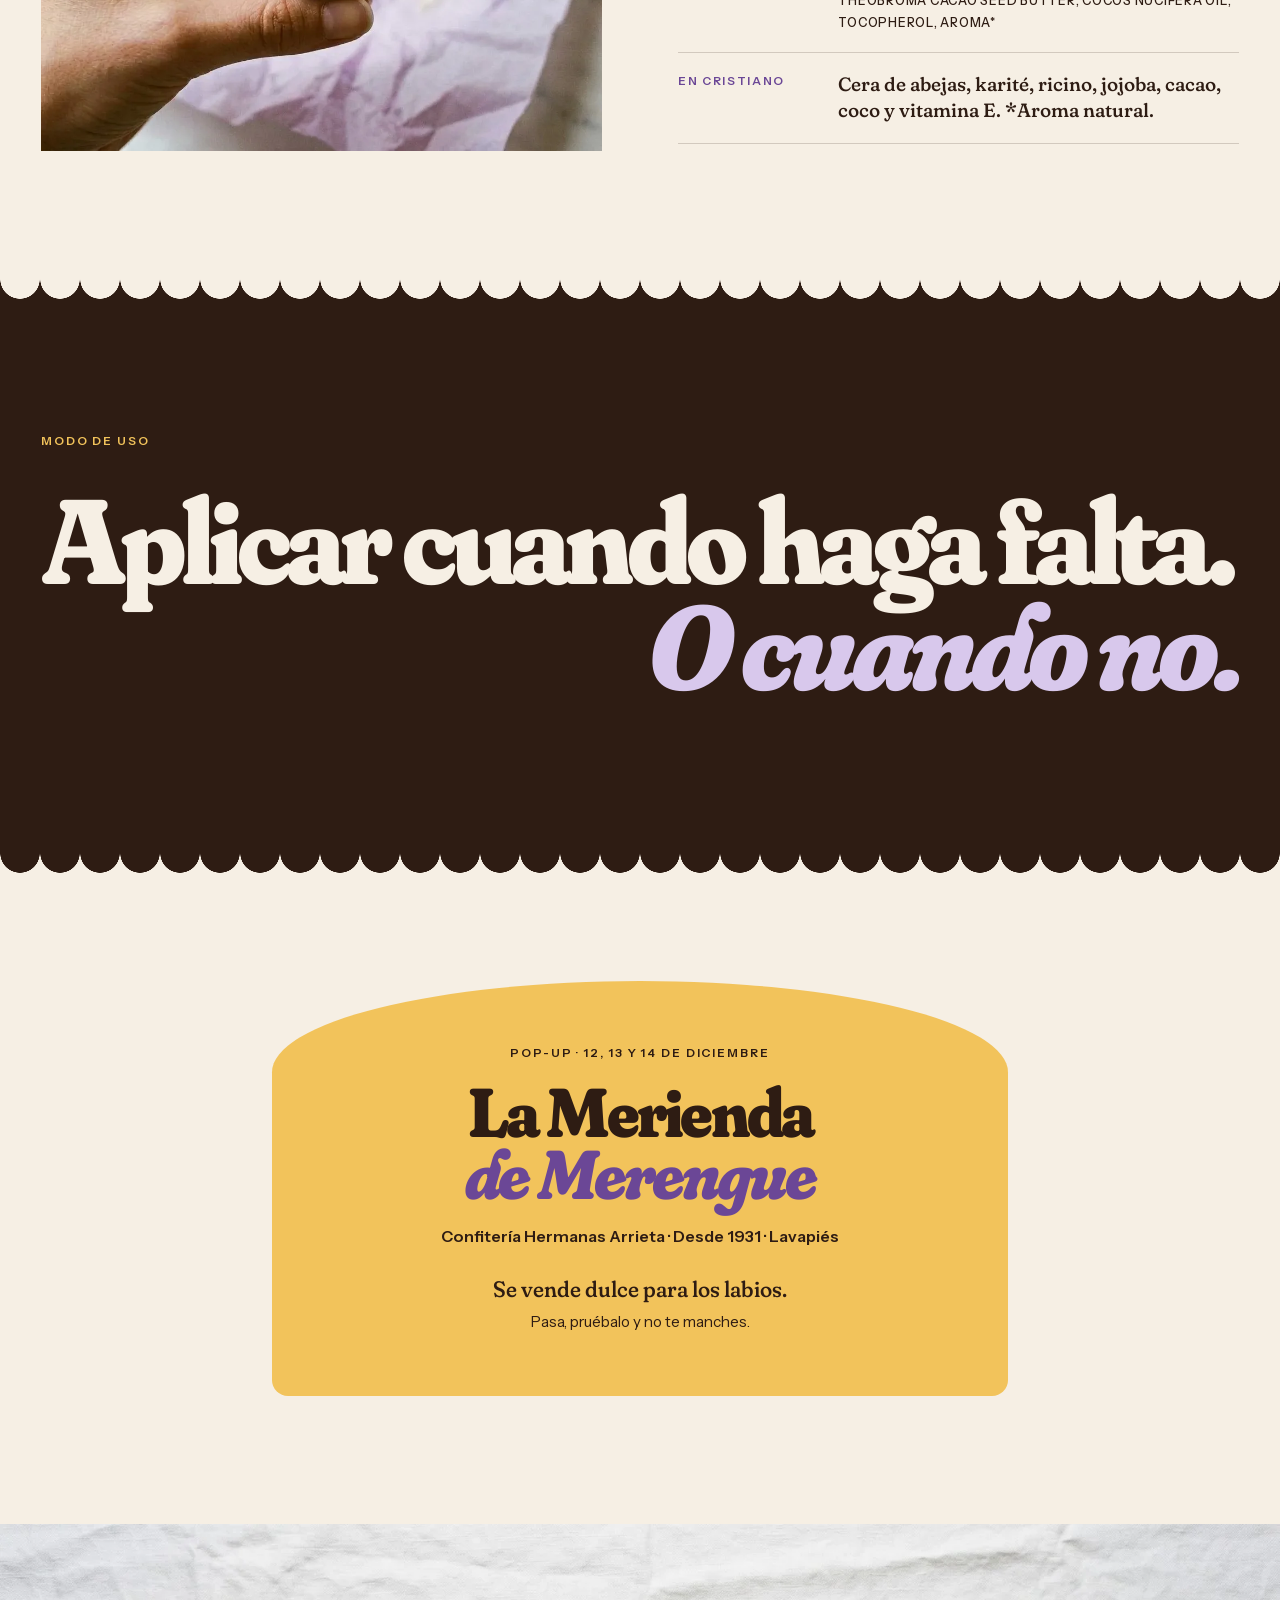
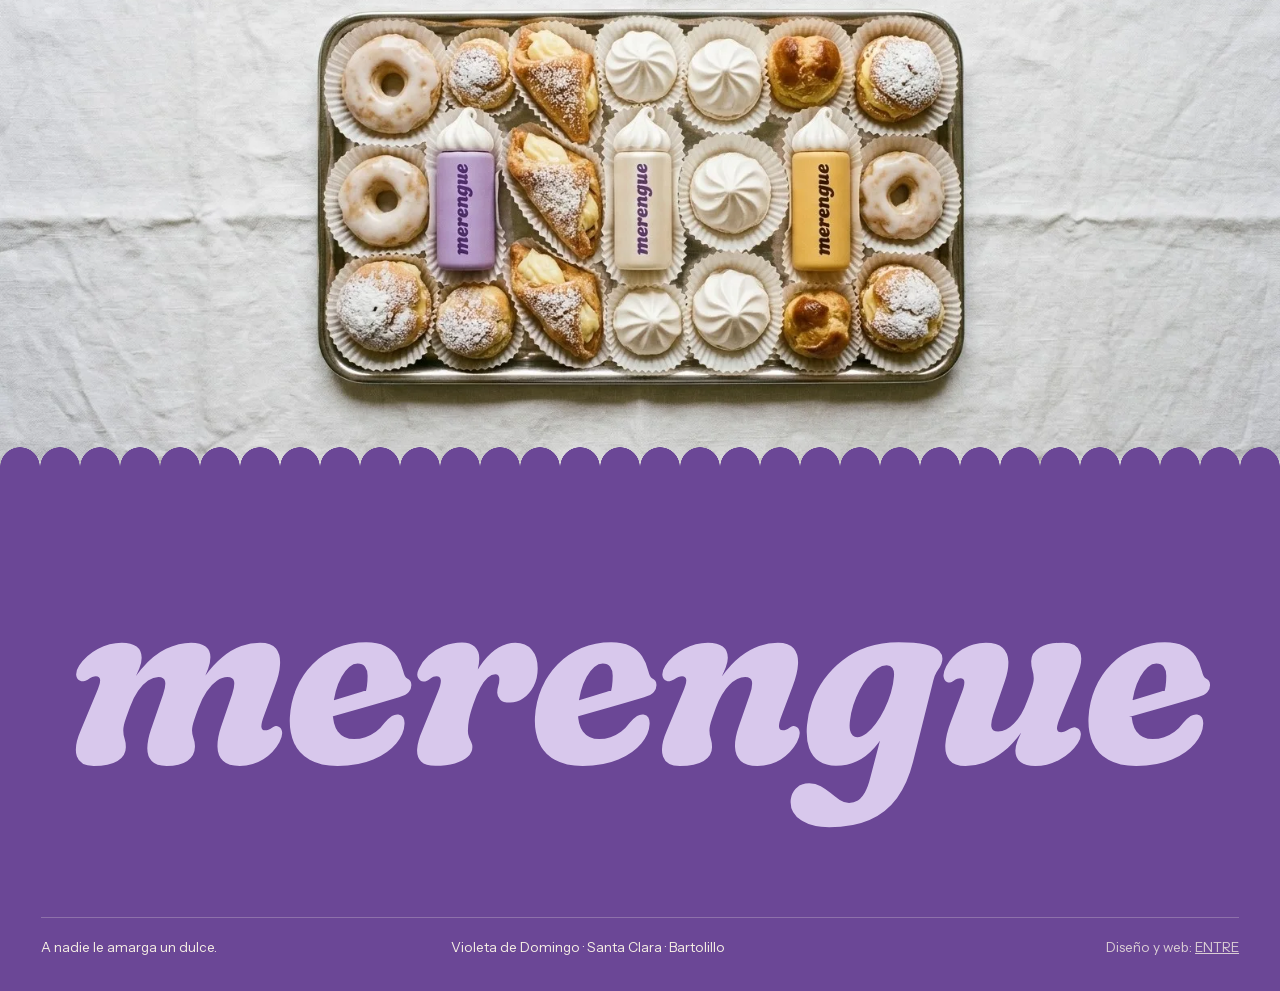
==== commit 15f4a726: "ENTRE: sabores de Merengue en columnas sin fotos, portada recortada, insight de Tirso en grande y te" ====
--- a/merengue/index.html
+++ b/merengue/index.html
@@ -57,27 +57,25 @@
       <p class="manifiesto__texto">Mientras todas las marcas se ponen <s>nude</s>, nosotras nos fijamos en el escaparate de la pastelería de la esquina. <em>Violeta, rosquilla y bartolillo.</em> Sabores que ya conoces, ahora para llevarlos puestos.</p>
     </section>
 
-    <!-- ================= LA CARTA: una franja de color por sabor ================= -->
+    <!-- ================= LA CARTA: una columna de color por sabor ================= -->
     <section class="carta" id="carta">
-      <article class="sabor" style="--fondo: #C9B4E4; --anterior: var(--papel)">
+      <article class="sabor" style="--fondo: #C9B4E4; --anterior: var(--papel)"> <!-- cada sabor, una columna de su color -->
         <div class="sabor__texto" data-aparece>
           <p class="etiqueta">Nº 01 · Caramelo de violeta</p>
           <h2 class="sabor__nombre">Violeta <em>de Domingo</em></h2>
           <p class="sabor__frase">Dulce, discreta y muy de Madrid.</p>
           <span class="precio">4,5 g</span>                                     <!-- etiqueta de pastelería -->
         </div>
-        <figure class="foto sabor__foto" style="--r: 4 / 5; --tono: #B9A2D8" data-foto="merengue-violeta"><img src="../img/proyectos/merengue-violeta.webp" alt="Bálsamo Violeta de Domingo junto a caramelos de violeta"></figure>
       </article>
-      <article class="sabor sabor--al-reves" style="--fondo: #F1E8D8; --anterior: #C9B4E4">
+      <article class="sabor" style="--fondo: #F1E8D8; --anterior: var(--papel)">
         <div class="sabor__texto" data-aparece>
           <p class="etiqueta">Nº 02 · Rosquilla de Santa Clara</p>
           <h2 class="sabor__nombre">Santa <em>Clara</em></h2>
           <p class="sabor__frase">El glaseado más fino de Madrid.</p>
           <span class="precio">4,5 g</span>
         </div>
-        <figure class="foto sabor__foto" style="--r: 4 / 5; --tono: #E6D9C2" data-foto="merengue-clara"><img src="../img/proyectos/merengue-clara.webp" alt="Bálsamo Santa Clara junto a rosquillas glaseadas"></figure>
       </article>
-      <article class="sabor sabor--solo" style="--fondo: #F2C35B; --anterior: #F1E8D8"> <!-- sin foto: solo el texto -->
+      <article class="sabor" style="--fondo: #F2C35B; --anterior: var(--papel)">
         <div class="sabor__texto" data-aparece>
           <p class="etiqueta">Nº 03 · Bartolillo de crema</p>
           <h2 class="sabor__nombre">Barto<em>lillo</em></h2>
@@ -89,7 +87,6 @@
 
     <!-- ================= EL TUBO ================= -->
     <section class="tubo" id="tubo">
-      <div class="feston" style="--arriba: #F2C35B"></div>
       <figure class="foto tubo__foto" style="--r: 1 / 1; --tono: #E6DCCB" data-foto="merengue-mano">
         <img src="../img/proyectos/merengue-mano.webp" alt="Mano sosteniendo el bálsamo Violeta de Domingo, con su tapa de merengue">
       </figure>
--- a/merengue/estilos.css
+++ b/merengue/estilos.css
@@ -92,20 +92,17 @@
 .manifiesto__texto s { text-decoration-thickness: .08em; text-decoration-color: var(--violeta); opacity: .55; } /* "nude", tachado */
 
 /* ---------- 10. La carta: franjas de color ---------- */
-.sabor { position: relative; display: grid; grid-template-columns: 1.2fr 1fr; align-items: center; gap: clamp(2rem, 6vw, 6rem); padding: clamp(4.5rem, 9vw, 8rem) var(--margen); background: var(--fondo); }
+.carta { display: grid; grid-template-columns: repeat(3, 1fr); }               /* los tres sabores, uno al lado del otro, como en el mostrador */
+.sabor { position: relative; display: flex; flex-direction: column; justify-content: flex-end; min-height: clamp(26rem, 70vh, 42rem); padding: clamp(3.5rem, 6vw, 5.5rem) clamp(1.4rem, 3vw, 2.8rem) clamp(2.5rem, 5vw, 4.5rem); background: var(--fondo); } /* cada sabor, una columna de su color con el texto abajo */
 .sabor::before { content: ""; position: absolute; top: 0; left: 0; right: 0; --t: clamp(12px, 1.6vw, 20px); height: var(--t); background: radial-gradient(circle at var(--t) 0, var(--anterior) calc(var(--t) - .5px), transparent var(--t)) 0 0 / calc(var(--t) * 2) var(--t) repeat-x; } /* festón del color de antes */
-.sabor--al-reves .sabor__texto { order: 2; }
-.sabor--solo { grid-template-columns: 1fr; }                                  /* sabor sin foto: el texto solo, a lo ancho */                                 /* la foto cambia de lado */
-.sabor__nombre { margin: 1.2rem 0 1rem; font: 800 clamp(3.4rem, 9vw, 9rem)/.86 var(--serif); font-variation-settings: var(--gorda); letter-spacing: -.05em; }
-.sabor__frase { margin: 0 0 2rem; font: italic 500 clamp(1.3rem, 2.2vw, 1.9rem)/1.2 var(--serif); font-variation-settings: "opsz" 72, "SOFT" 100; }
+.sabor__nombre { margin: 1.2rem 0 1rem; font: 800 clamp(2.8rem, 5.4vw, 5.6rem)/.86 var(--serif); font-variation-settings: var(--gorda); letter-spacing: -.05em; } /* el nombre, gordo, cabe en su columna */
+.sabor__frase { margin: 0 0 2rem; font: italic 500 clamp(1.2rem, 1.8vw, 1.6rem)/1.2 var(--serif); font-variation-settings: "opsz" 72, "SOFT" 100; }
 .precio {                                                                     /* etiqueta de precio de pastelería, con su agujerito */
-  display: inline-flex; align-items: center; gap: .6rem; padding: .55rem 1rem .55rem .8rem; background: var(--papel);
+  display: inline-flex; align-self: flex-start; align-items: center; gap: .6rem; padding: .55rem 1rem .55rem .8rem; background: var(--papel);
   font: 700 .9rem/1 var(--sans); letter-spacing: .06em; clip-path: polygon(14px 0, 100% 0, 100% 100%, 14px 100%, 0 50%); padding-left: 1.6rem; rotate: -4deg;
 }
 .precio::before { content: ""; width: .45rem; aspect-ratio: 1; border-radius: 50%; background: var(--fondo); } /* el agujero del cordel */
-.sabor__foto { rotate: 2deg; box-shadow: 0 30px 60px -30px rgba(46, 28, 19, .45); transition: rotate .6s cubic-bezier(.3, 1.4, .5, 1); }
-.sabor--al-reves .sabor__foto { rotate: -2deg; }
-.sabor:hover .sabor__foto { rotate: 0deg; }
+.sabor__texto { display: flex; flex-direction: column; }                     /* para que la etiqueta no se estire */
 
 /* ---------- 11. El tubo ---------- */
 .tubo { position: relative; display: grid; grid-template-columns: 1fr 1fr; gap: clamp(2rem, 6vw, 6rem); align-items: start; padding: clamp(5rem, 10vw, 9rem) var(--margen); }
@@ -151,8 +148,8 @@
   .cabecera__nota { font-size: .72rem; }
   .cabecera__logo .logo { height: 1.9rem; }
   .sello { position: relative; right: auto; bottom: auto; margin: 2rem 0 0 auto; width: 7rem; }
-  .manifiesto, .sabor, .tubo { grid-template-columns: 1fr; }
-  .sabor--al-reves .sabor__texto { order: 0; }
+  .manifiesto, .carta, .tubo { grid-template-columns: 1fr; }               /* en móvil, un sabor debajo de otro */
+  .sabor { min-height: 0; }                                                 /* sin altura mínima: solo lo que ocupa el texto */
   .tubo__foto { position: static; }
   .ficha > div { grid-template-columns: 1fr; gap: .3rem; }
   .pie__fila { grid-template-columns: 1fr; gap: 1rem; }
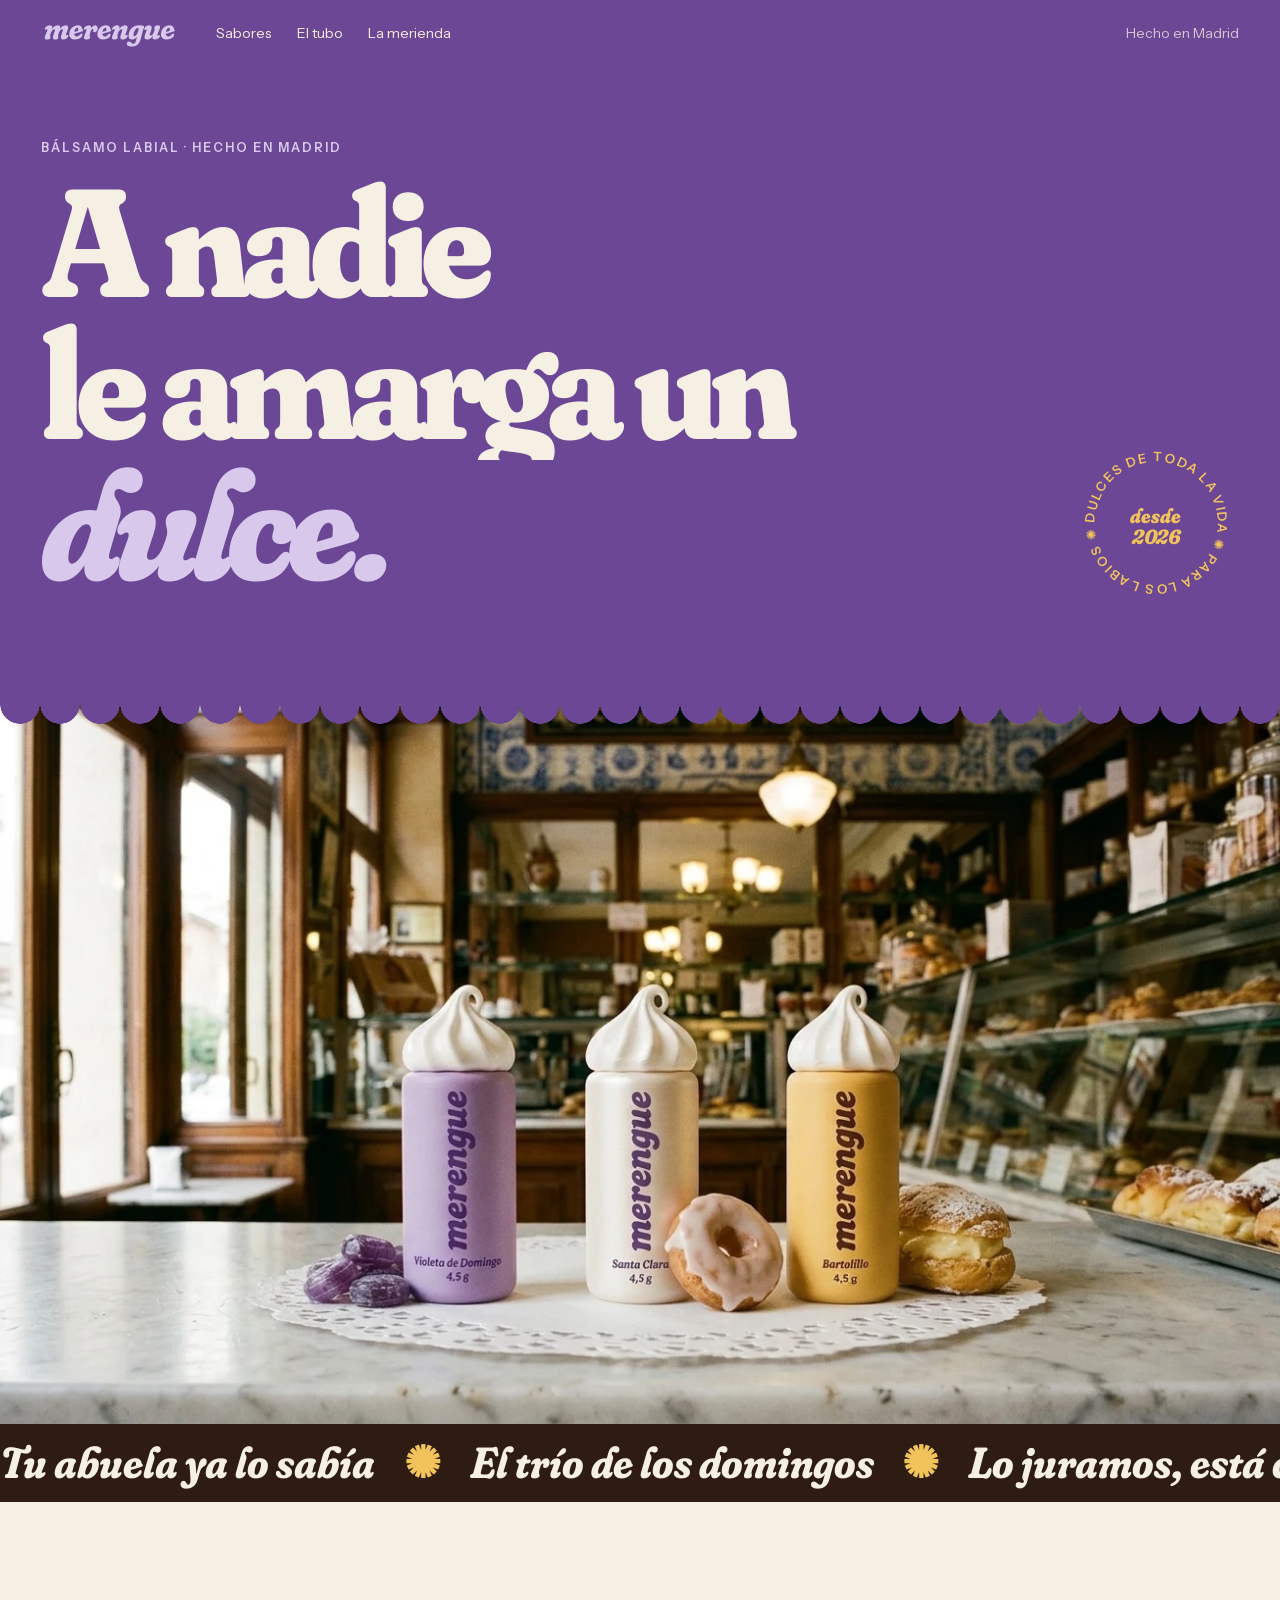
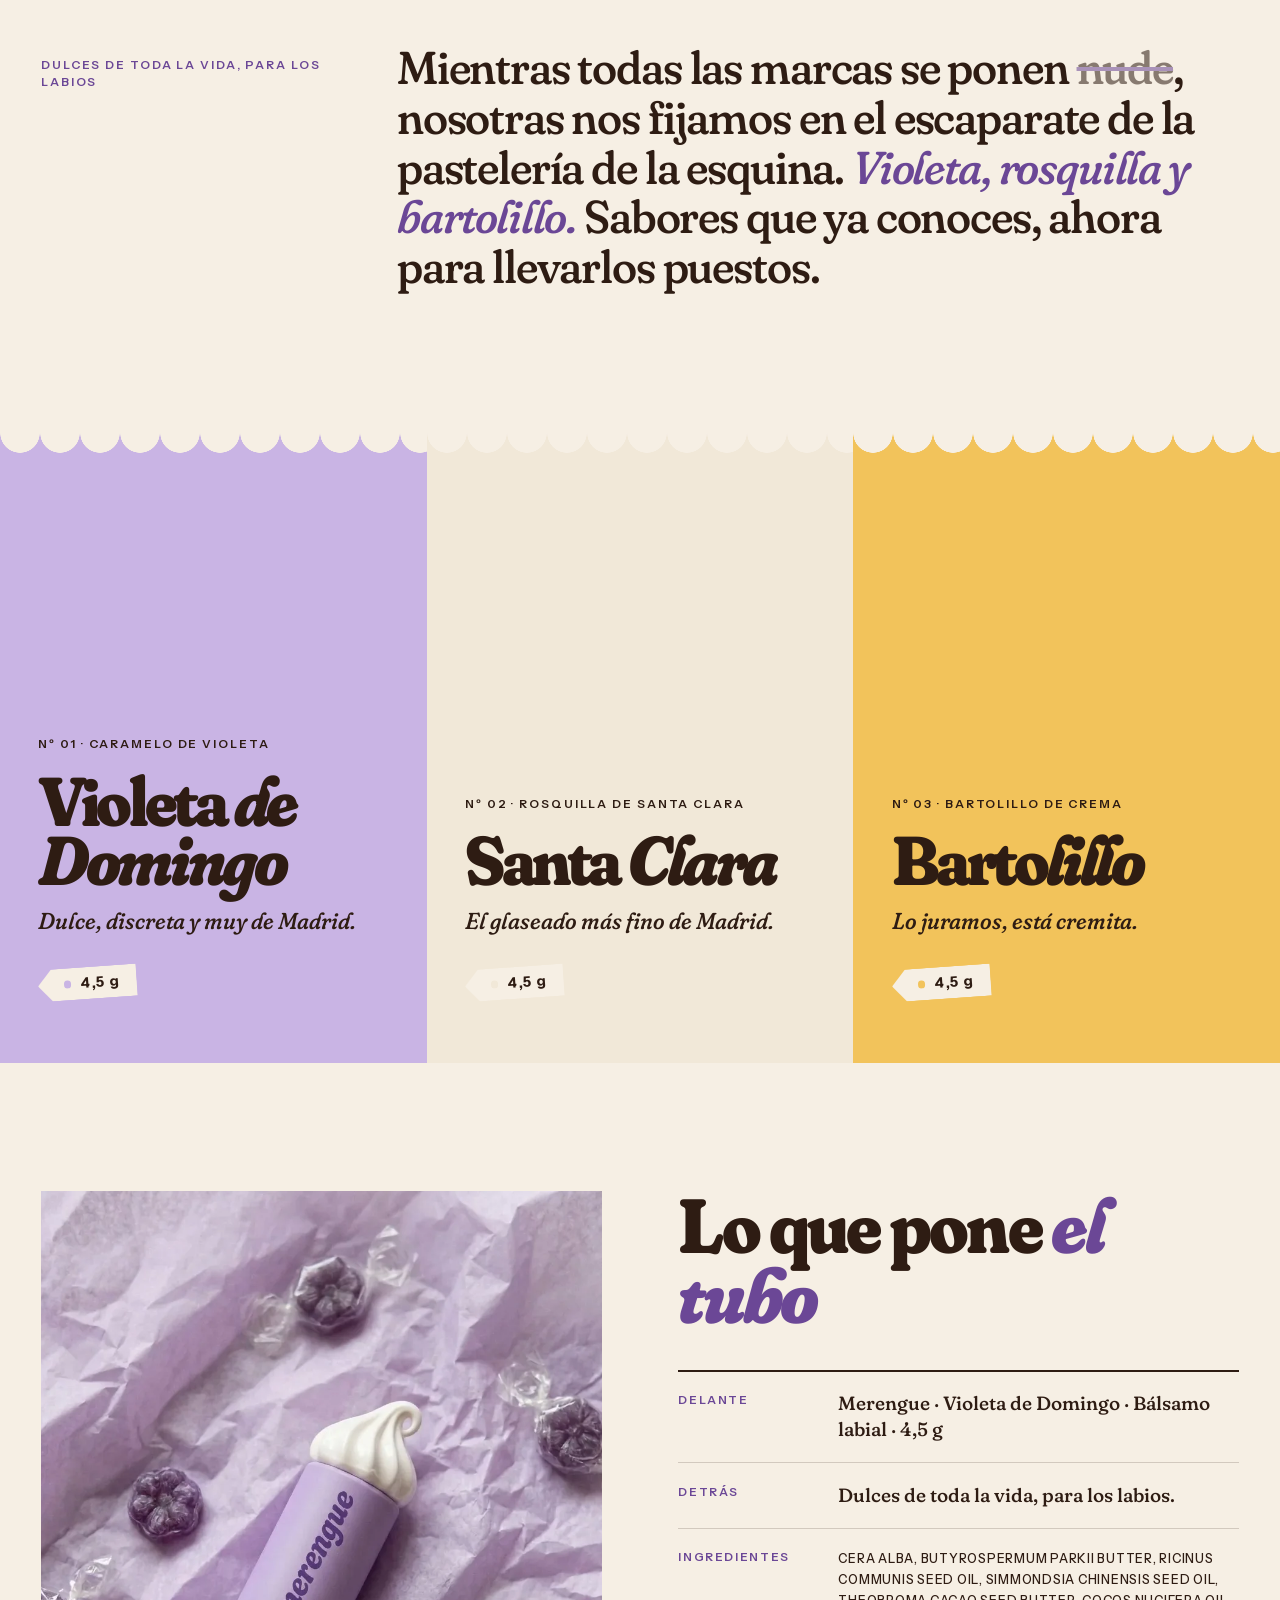
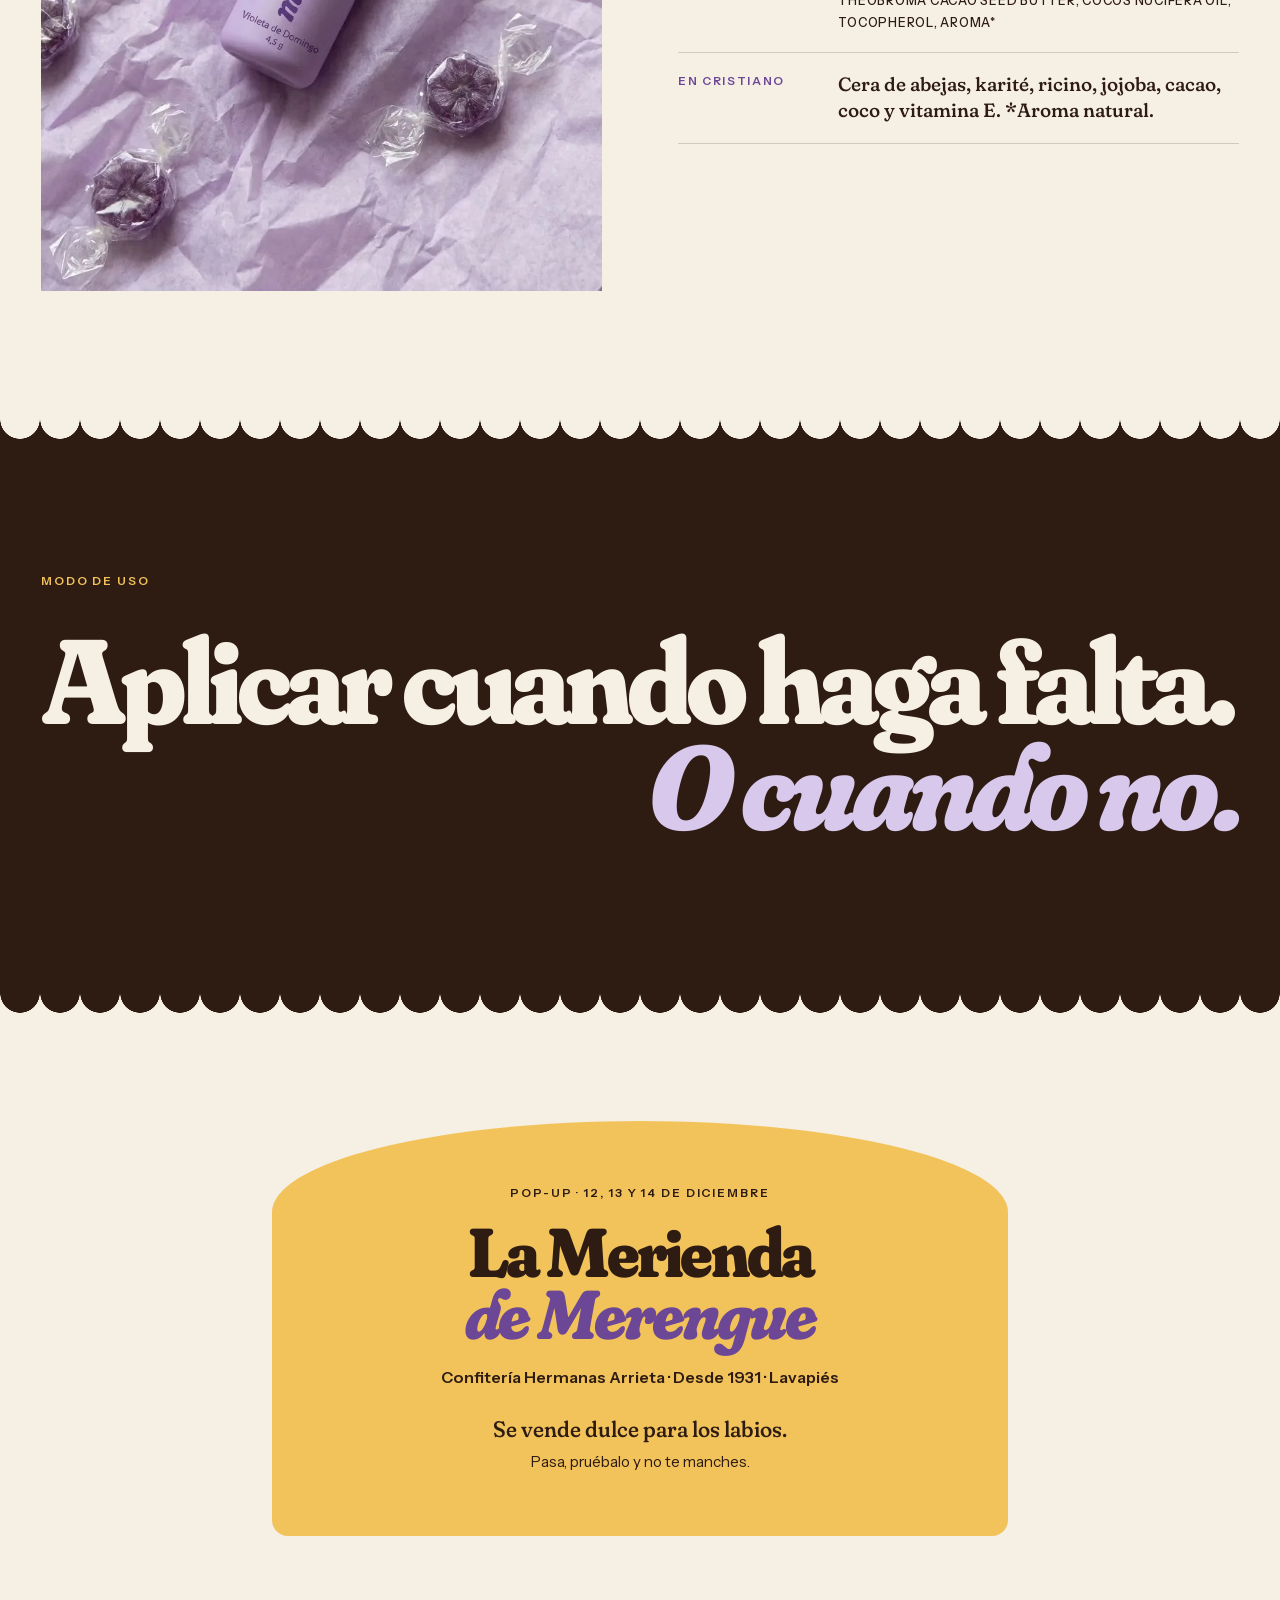
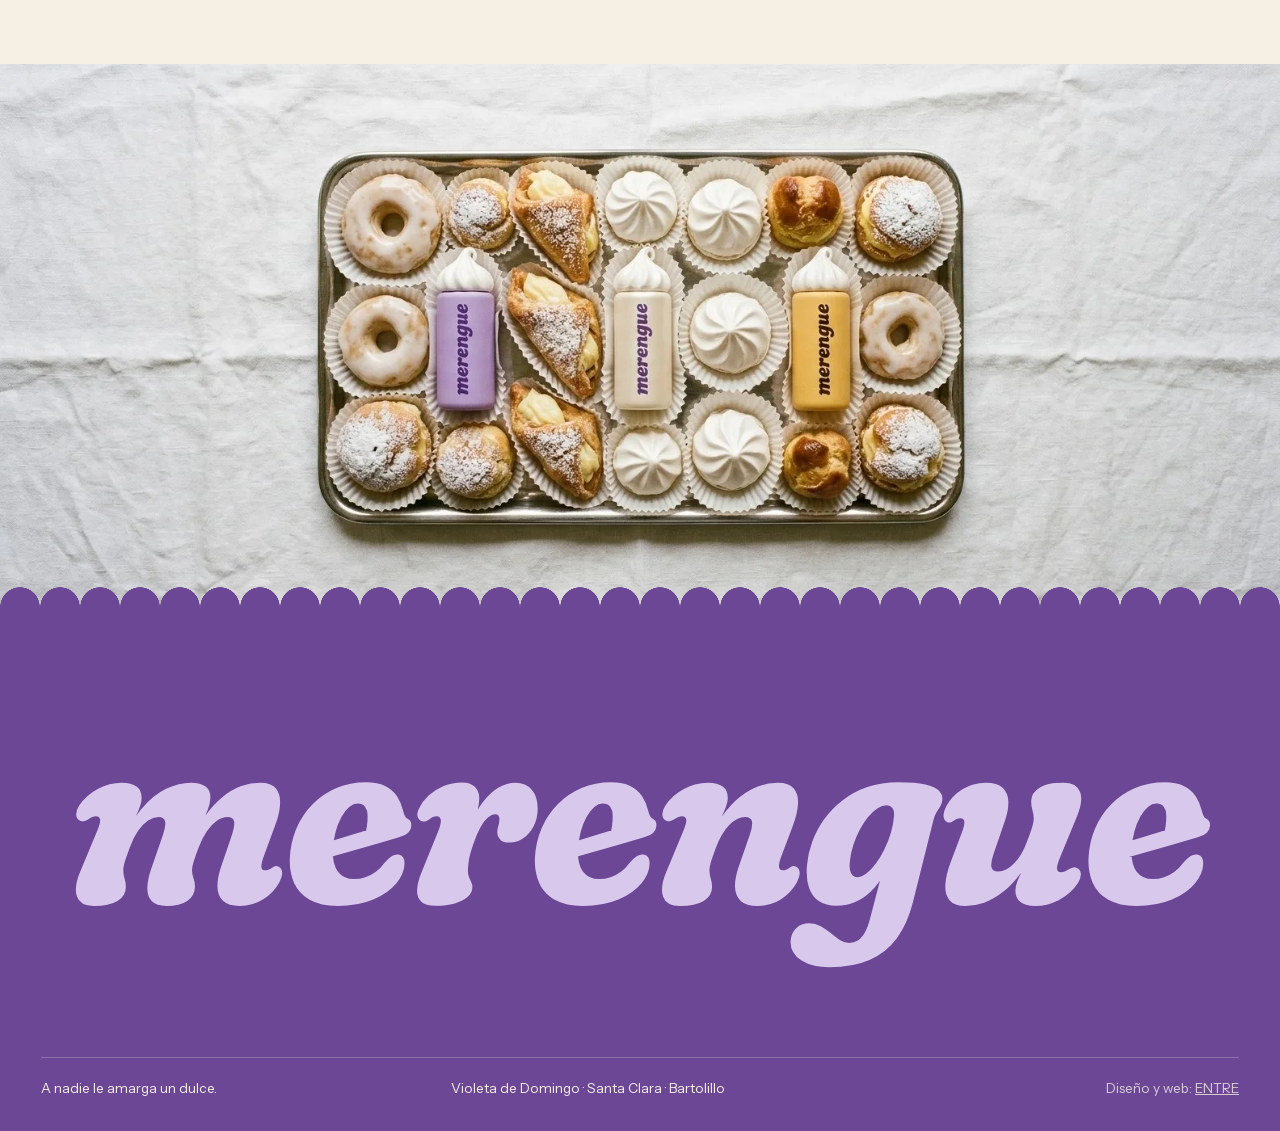
==== commit ce3ce7b7: "ENTRE: OHM con desarrollo y resultado alineados; menos fotos en Merengue, Baja Voz y Tirso Co-Author" ====
--- a/merengue/index.html
+++ b/merengue/index.html
@@ -87,8 +87,8 @@
 
     <!-- ================= EL TUBO ================= -->
     <section class="tubo" id="tubo">
-      <figure class="foto tubo__foto" style="--r: 1 / 1; --tono: #E6DCCB" data-foto="merengue-mano">
-        <img src="../img/proyectos/merengue-mano.webp" alt="Mano sosteniendo el bálsamo Violeta de Domingo, con su tapa de merengue">
+      <figure class="foto tubo__foto" style="--r: 4 / 5; --tono: #D9CCE6" data-foto="merengue-violeta"> <!-- el tubo de violeta, entre caramelos -->
+        <img src="../img/proyectos/merengue-violeta.webp" alt="Bálsamo Violeta de Domingo sobre papel de seda lila, entre caramelos de violeta">
       </figure>
       <div class="tubo__etiqueta" data-aparece>                                <!-- la etiqueta del tubo -->
         <h2 class="titulo">Lo que pone <em>el tubo</em></h2>
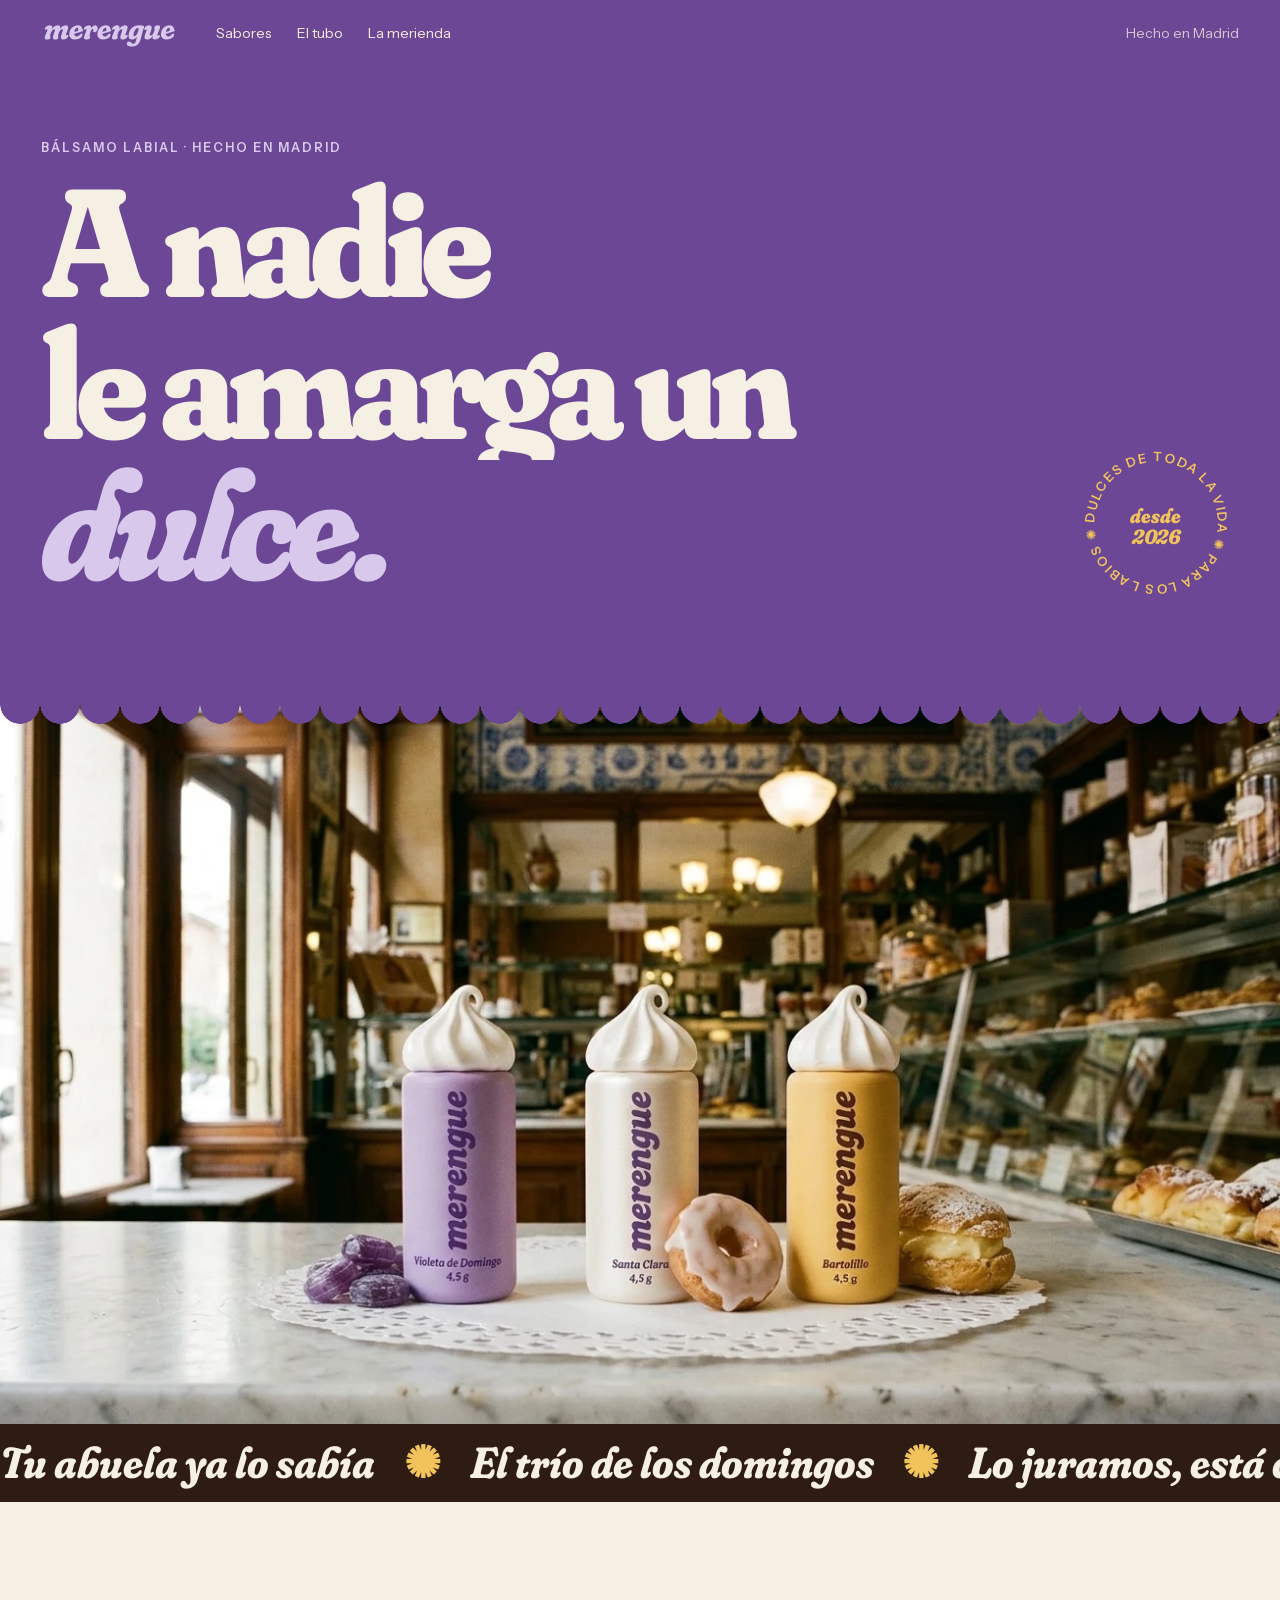
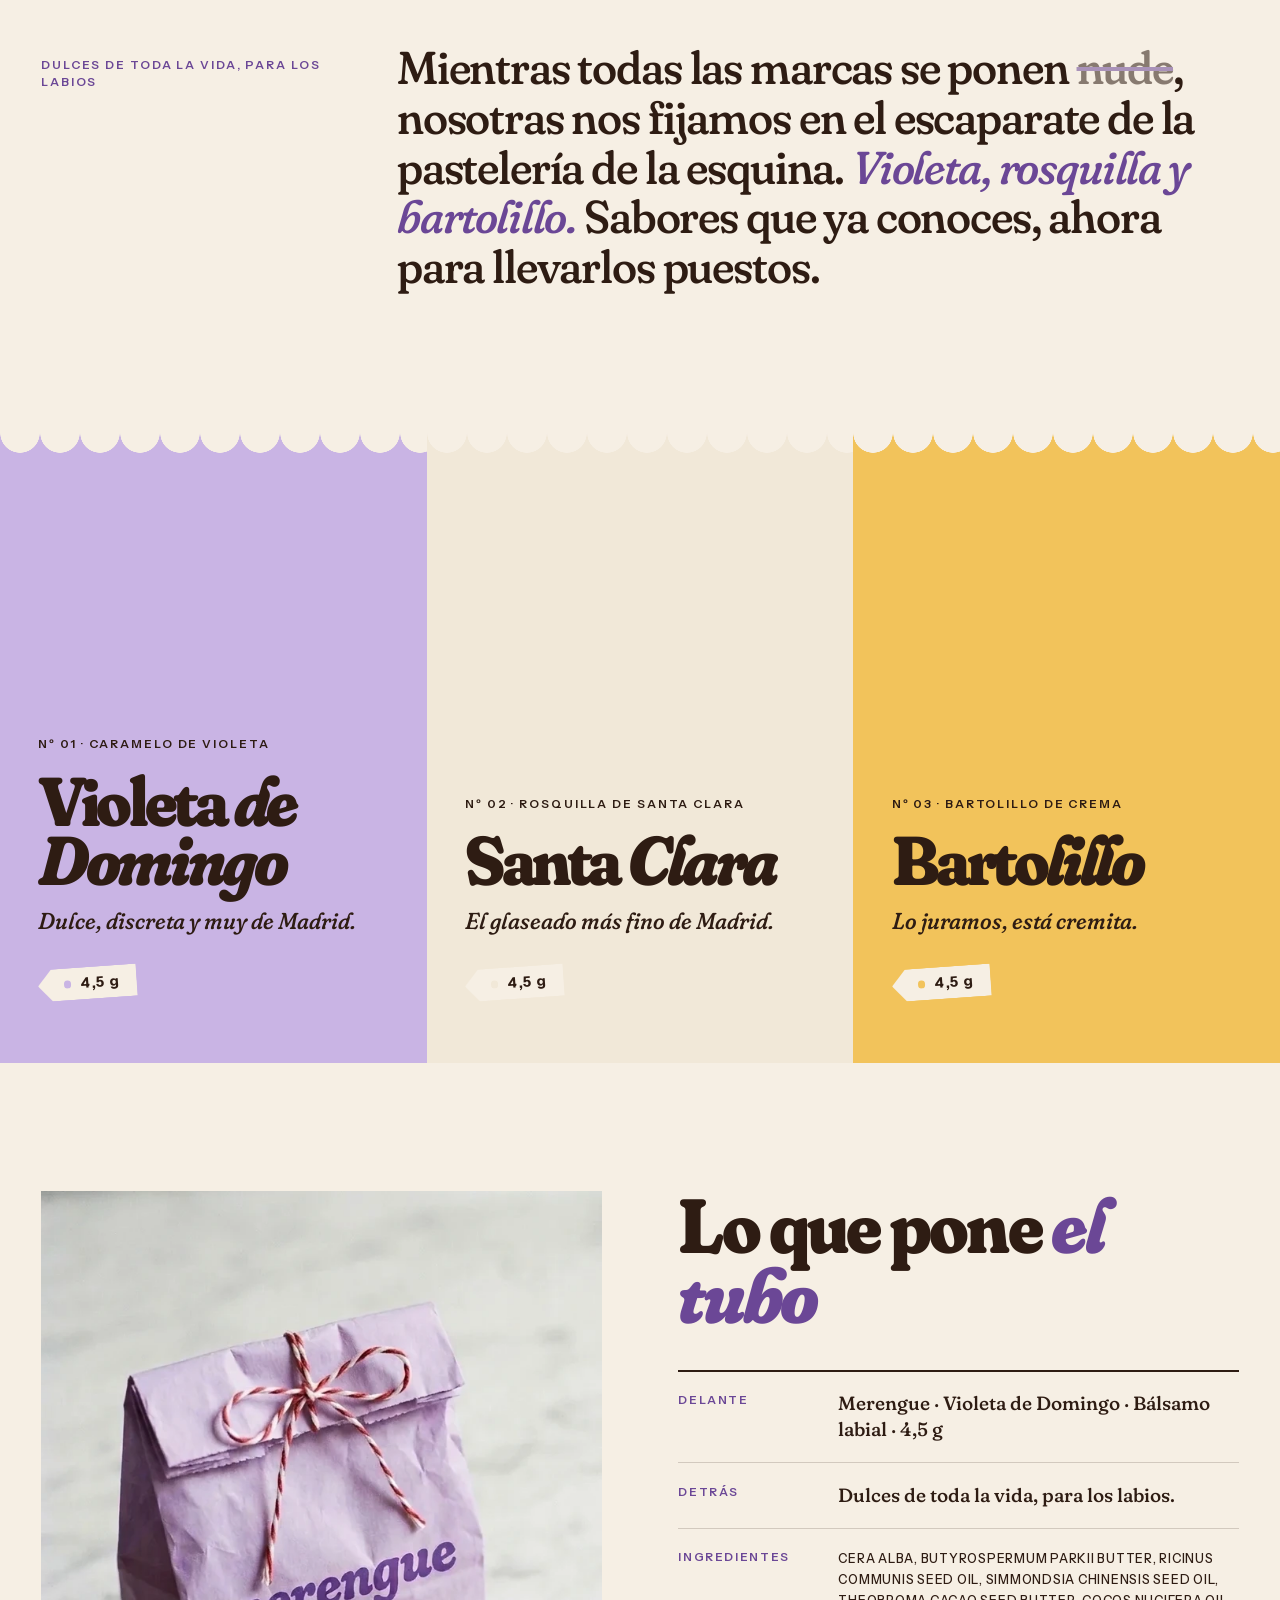
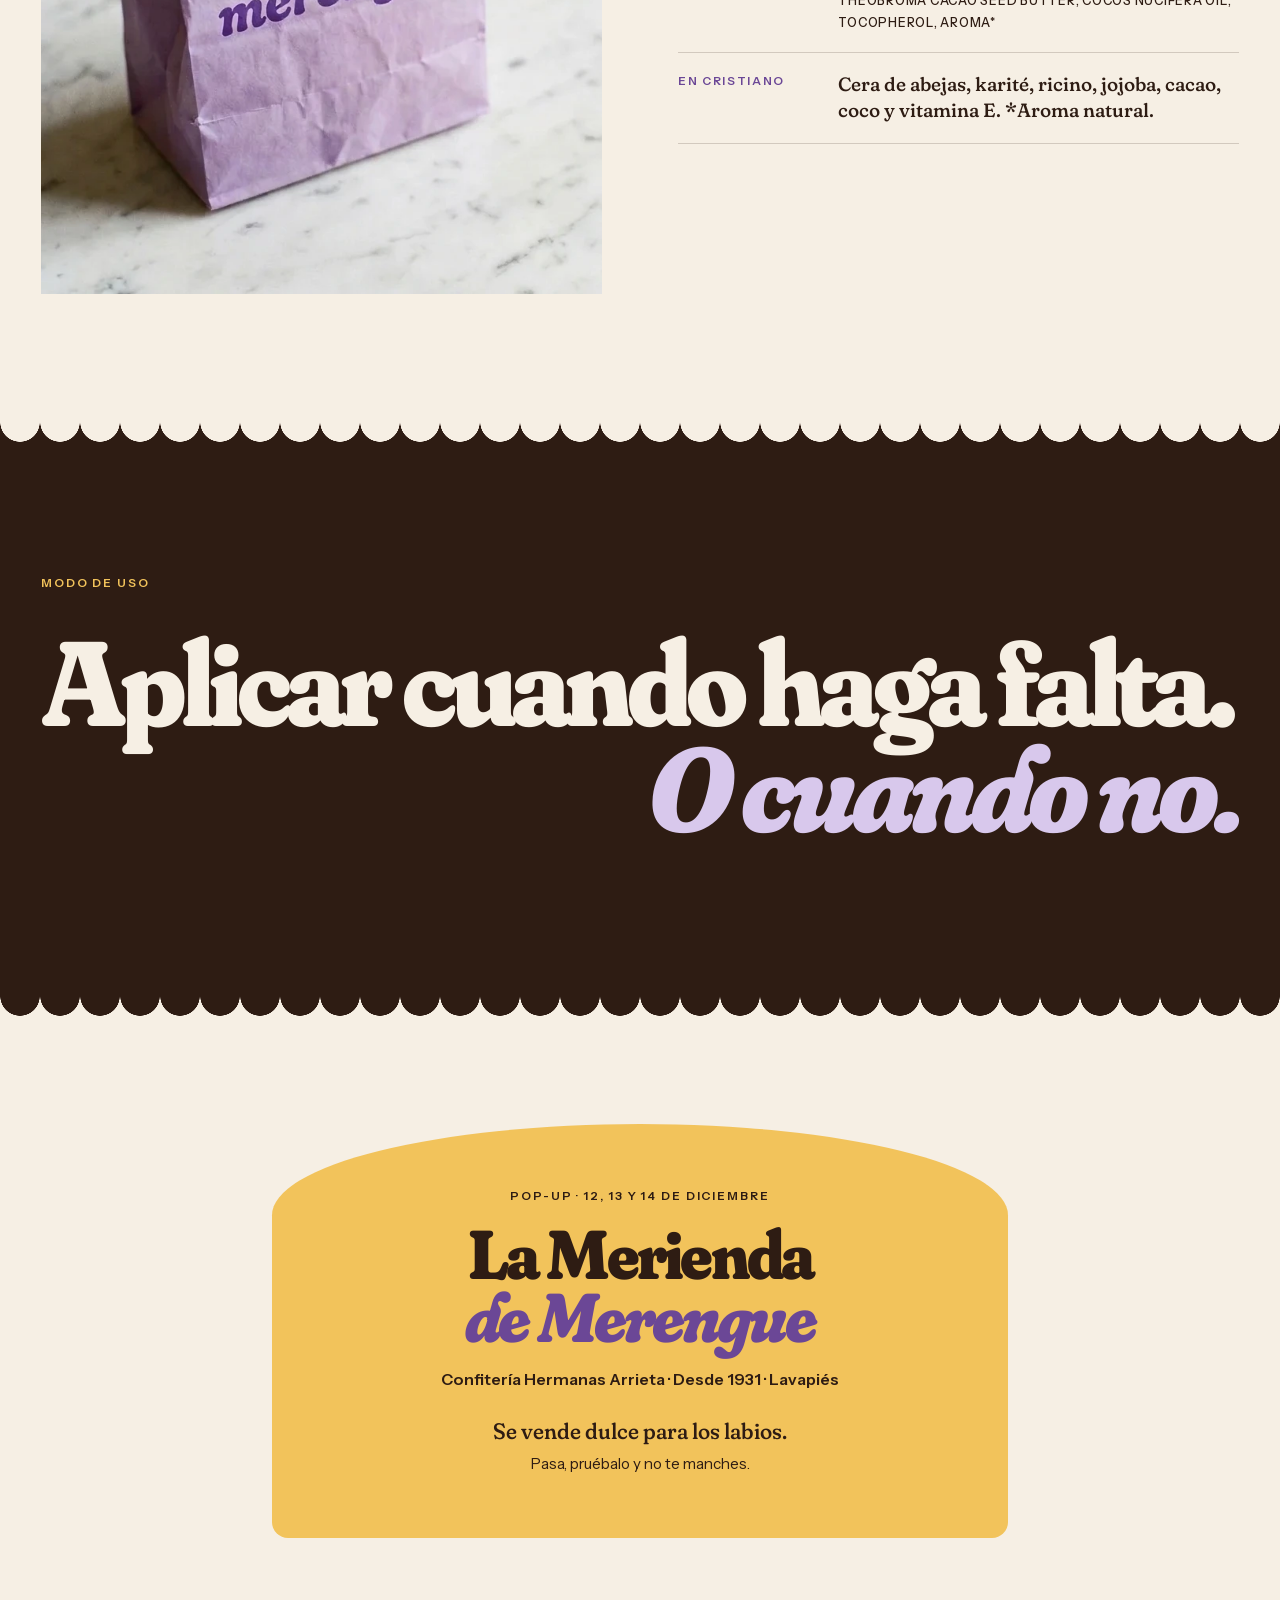
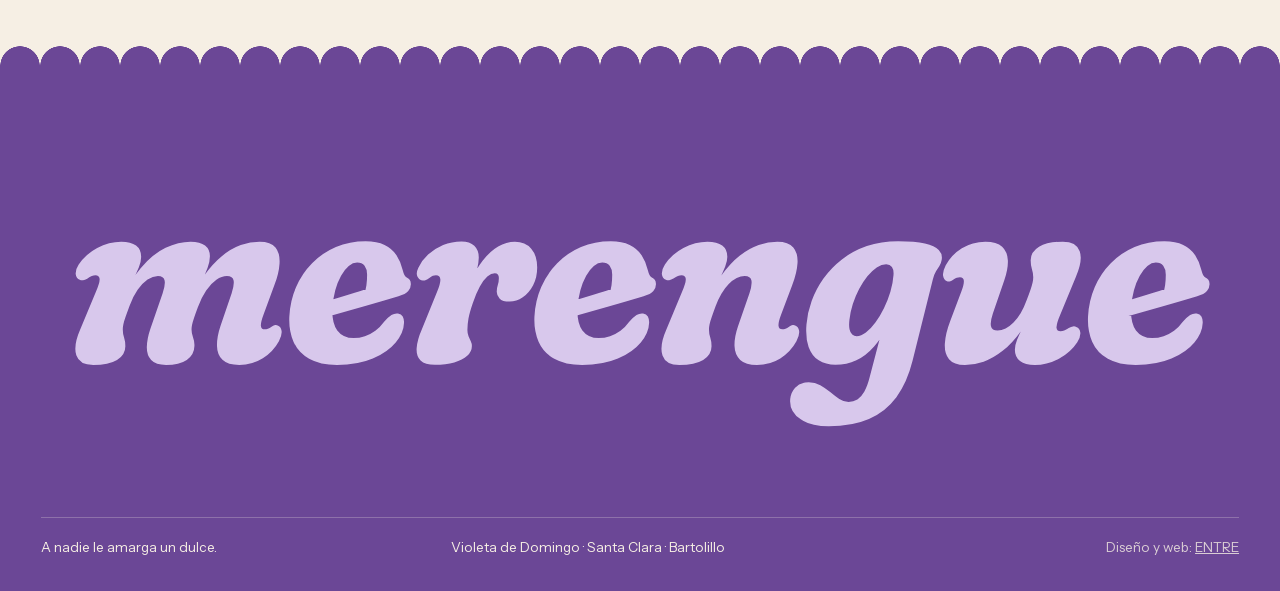
==== commit 38783db1: "ENTRE: Merengue con la bolsa junto al tubo y sin la foto de la bandeja Co-Authored-By: Claude Opus 5" ====
--- a/merengue/index.html
+++ b/merengue/index.html
@@ -87,8 +87,8 @@
 
     <!-- ================= EL TUBO ================= -->
     <section class="tubo" id="tubo">
-      <figure class="foto tubo__foto" style="--r: 4 / 5; --tono: #D9CCE6" data-foto="merengue-violeta"> <!-- el tubo de violeta, entre caramelos -->
-        <img src="../img/proyectos/merengue-violeta.webp" alt="Bálsamo Violeta de Domingo sobre papel de seda lila, entre caramelos de violeta">
+      <figure class="foto tubo__foto" style="--r: 712 / 893; --tono: #D9CCE6" data-foto="merengue-bolsa"> <!-- la bolsa de papel en la que va el tubo -->
+        <img src="../img/proyectos/merengue-bolsa.webp" alt="Bolsa de papel lila con el logo de Merengue, atada con cordel rojo y blanco">
       </figure>
       <div class="tubo__etiqueta" data-aparece>                                <!-- la etiqueta del tubo -->
         <h2 class="titulo">Lo que pone <em>el tubo</em></h2>
@@ -120,9 +120,6 @@
       </div>
     </section>
 
-    <figure class="foto foto--sangre" style="--r: 1584 / 672; --tono: #E8E4DC" data-foto="merengue-bandeja"> <!-- la bandeja de los domingos, a todo el ancho -->
-      <img src="../img/proyectos/merengue-bandeja.webp" alt="Bandeja de pasteles de domingo con los tres bálsamos Merengue entre rosquillas, bartolillos y merengues">
-    </figure>
   </main>
 
   <!-- ================= PIE ================= -->
--- a/merengue/estilos.css
+++ b/merengue/estilos.css
@@ -148,7 +148,7 @@
   .cabecera__nota { font-size: .72rem; }
   .cabecera__logo .logo { height: 1.9rem; }
   .sello { position: relative; right: auto; bottom: auto; margin: 2rem 0 0 auto; width: 7rem; }
-  .manifiesto, .carta, .tubo { grid-template-columns: 1fr; }               /* en móvil, un sabor debajo de otro */
+  .manifiesto, .carta, .tubo { grid-template-columns: 1fr; }               /* en móvil, todo en una columna */
   .sabor { min-height: 0; }                                                 /* sin altura mínima: solo lo que ocupa el texto */
   .tubo__foto { position: static; }
   .ficha > div { grid-template-columns: 1fr; gap: .3rem; }
